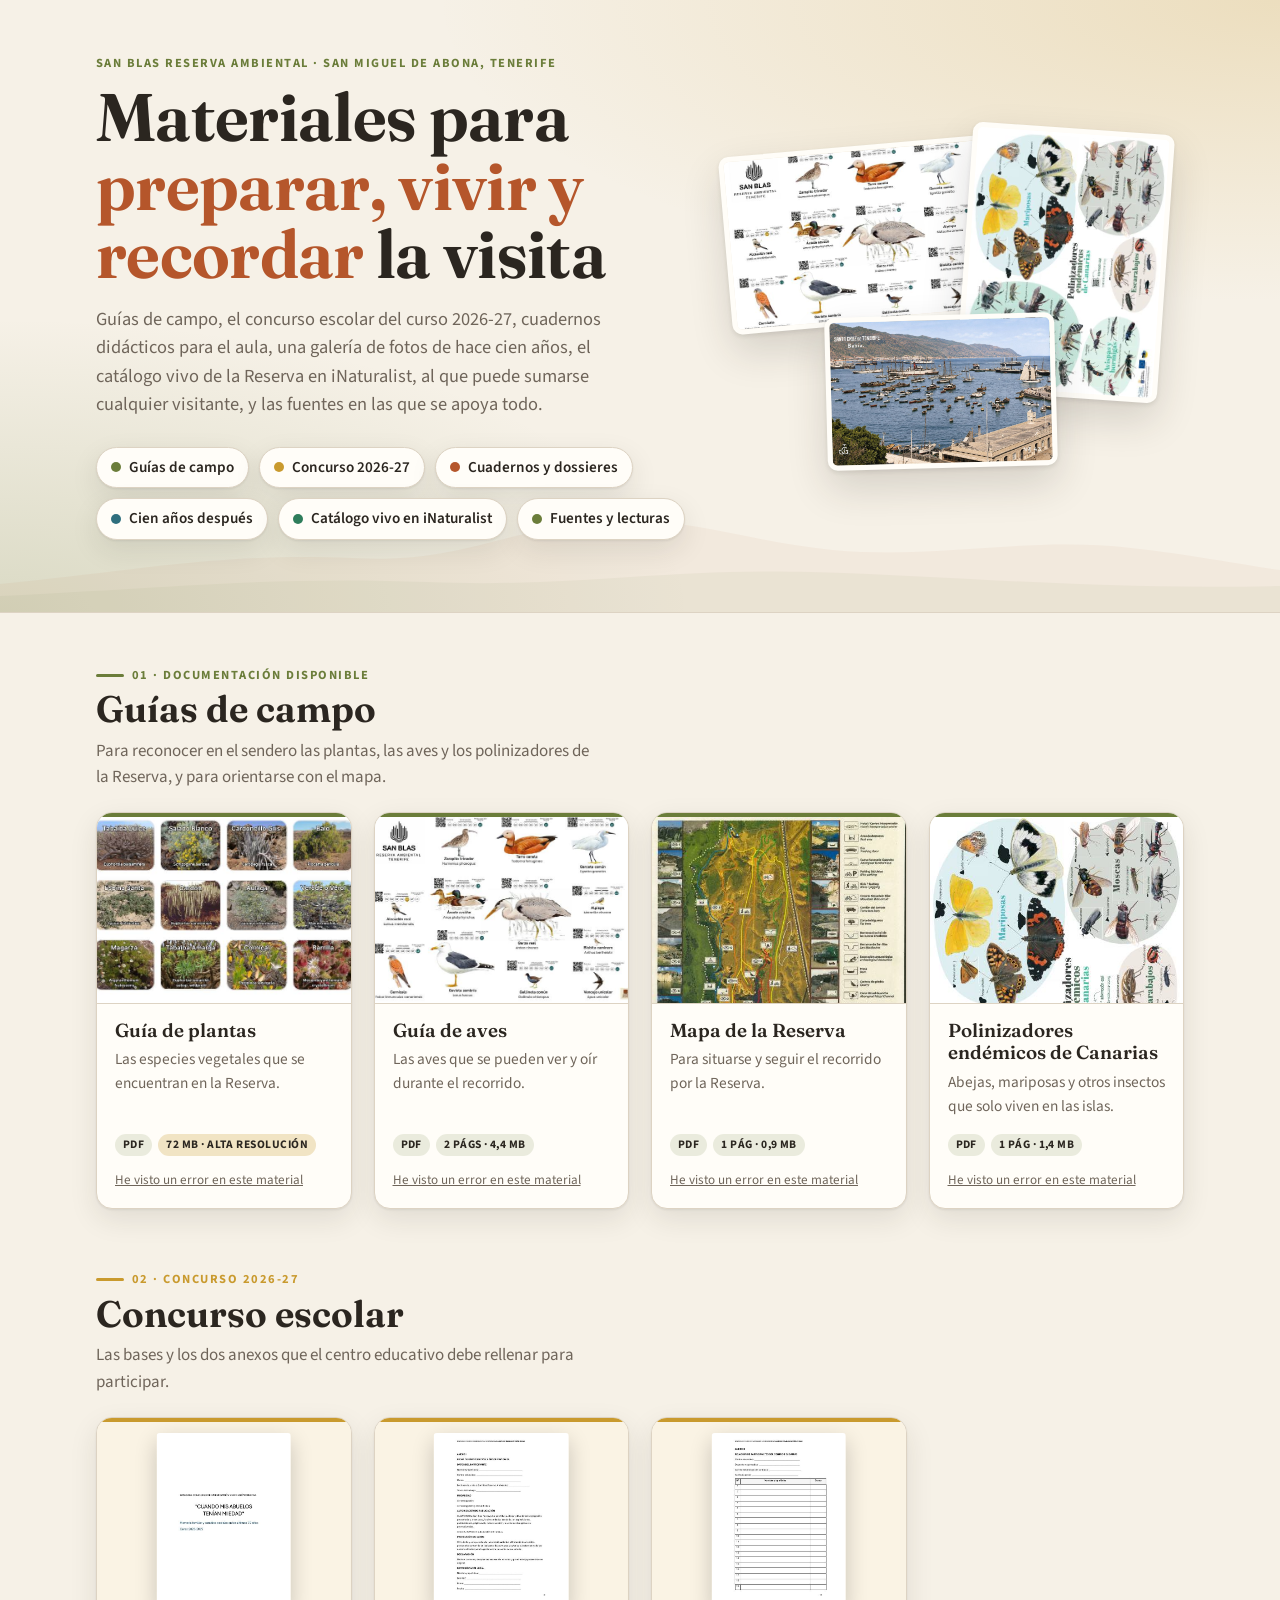
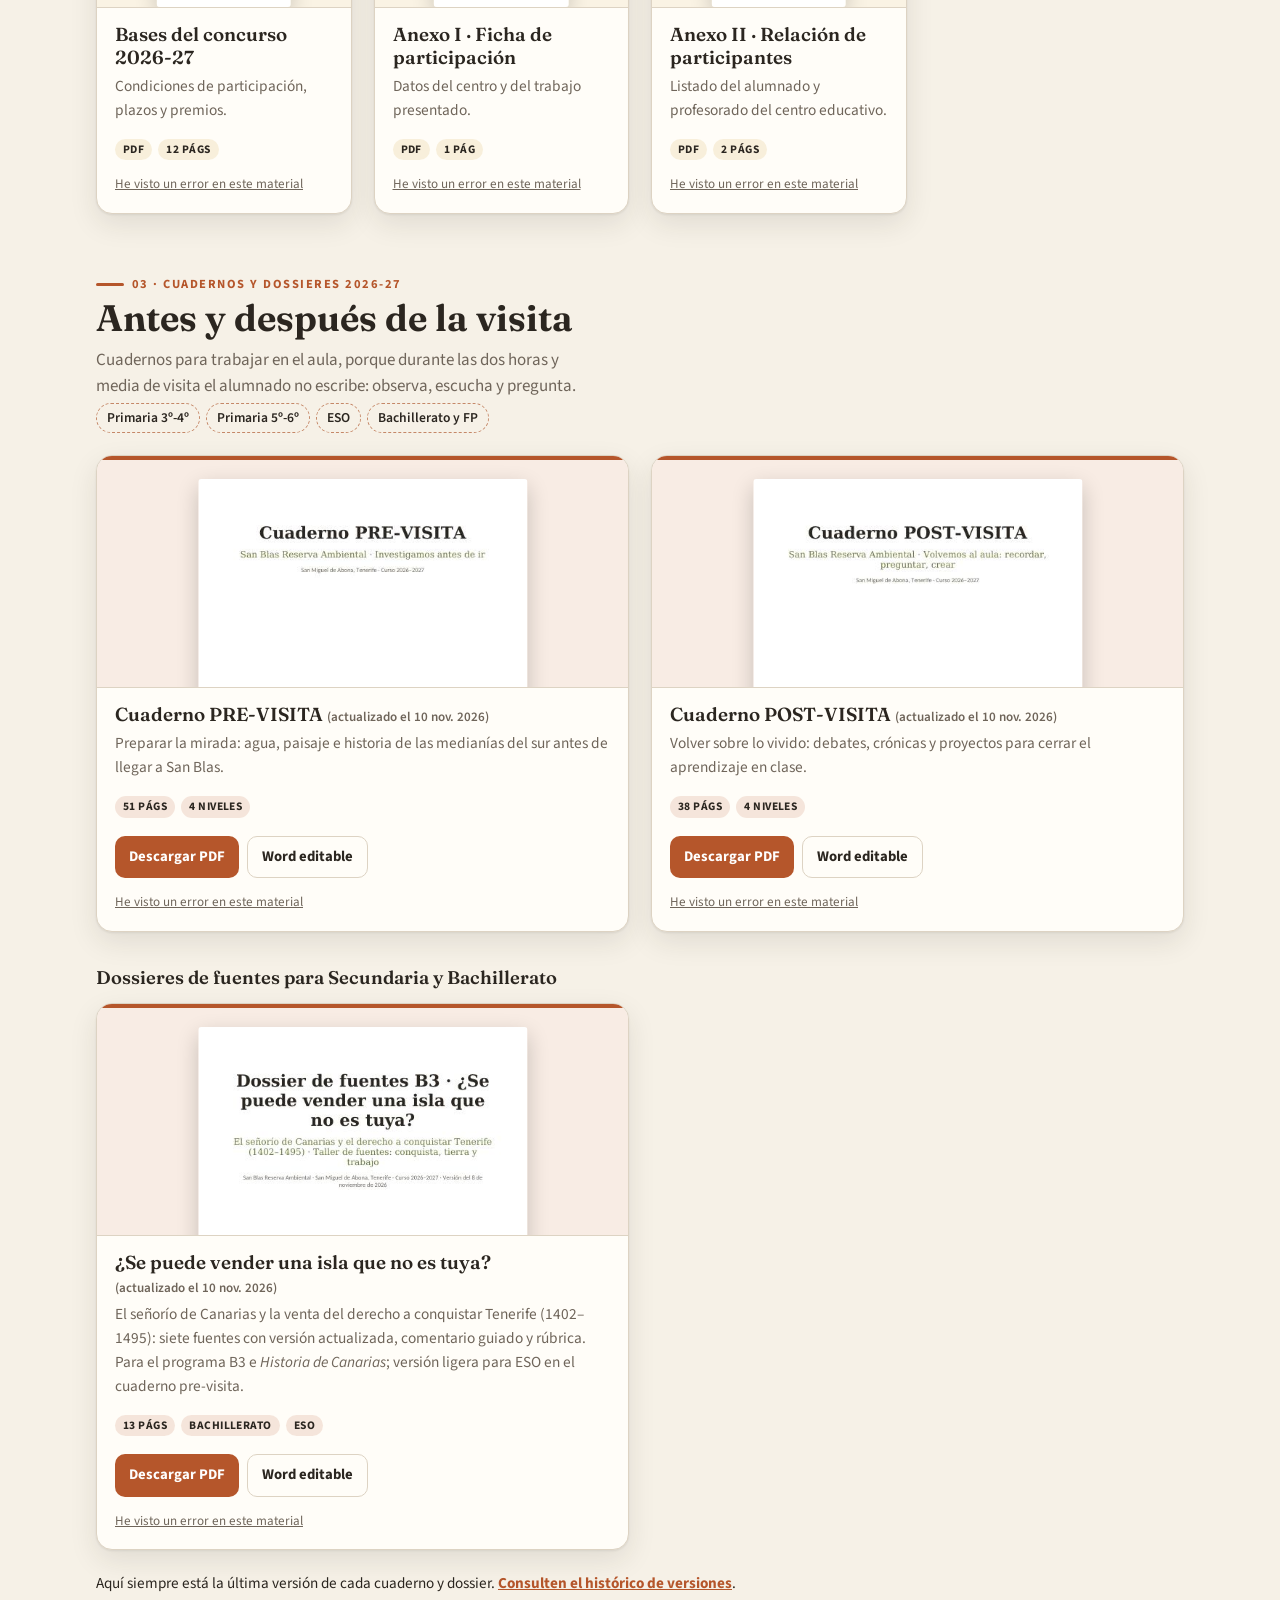
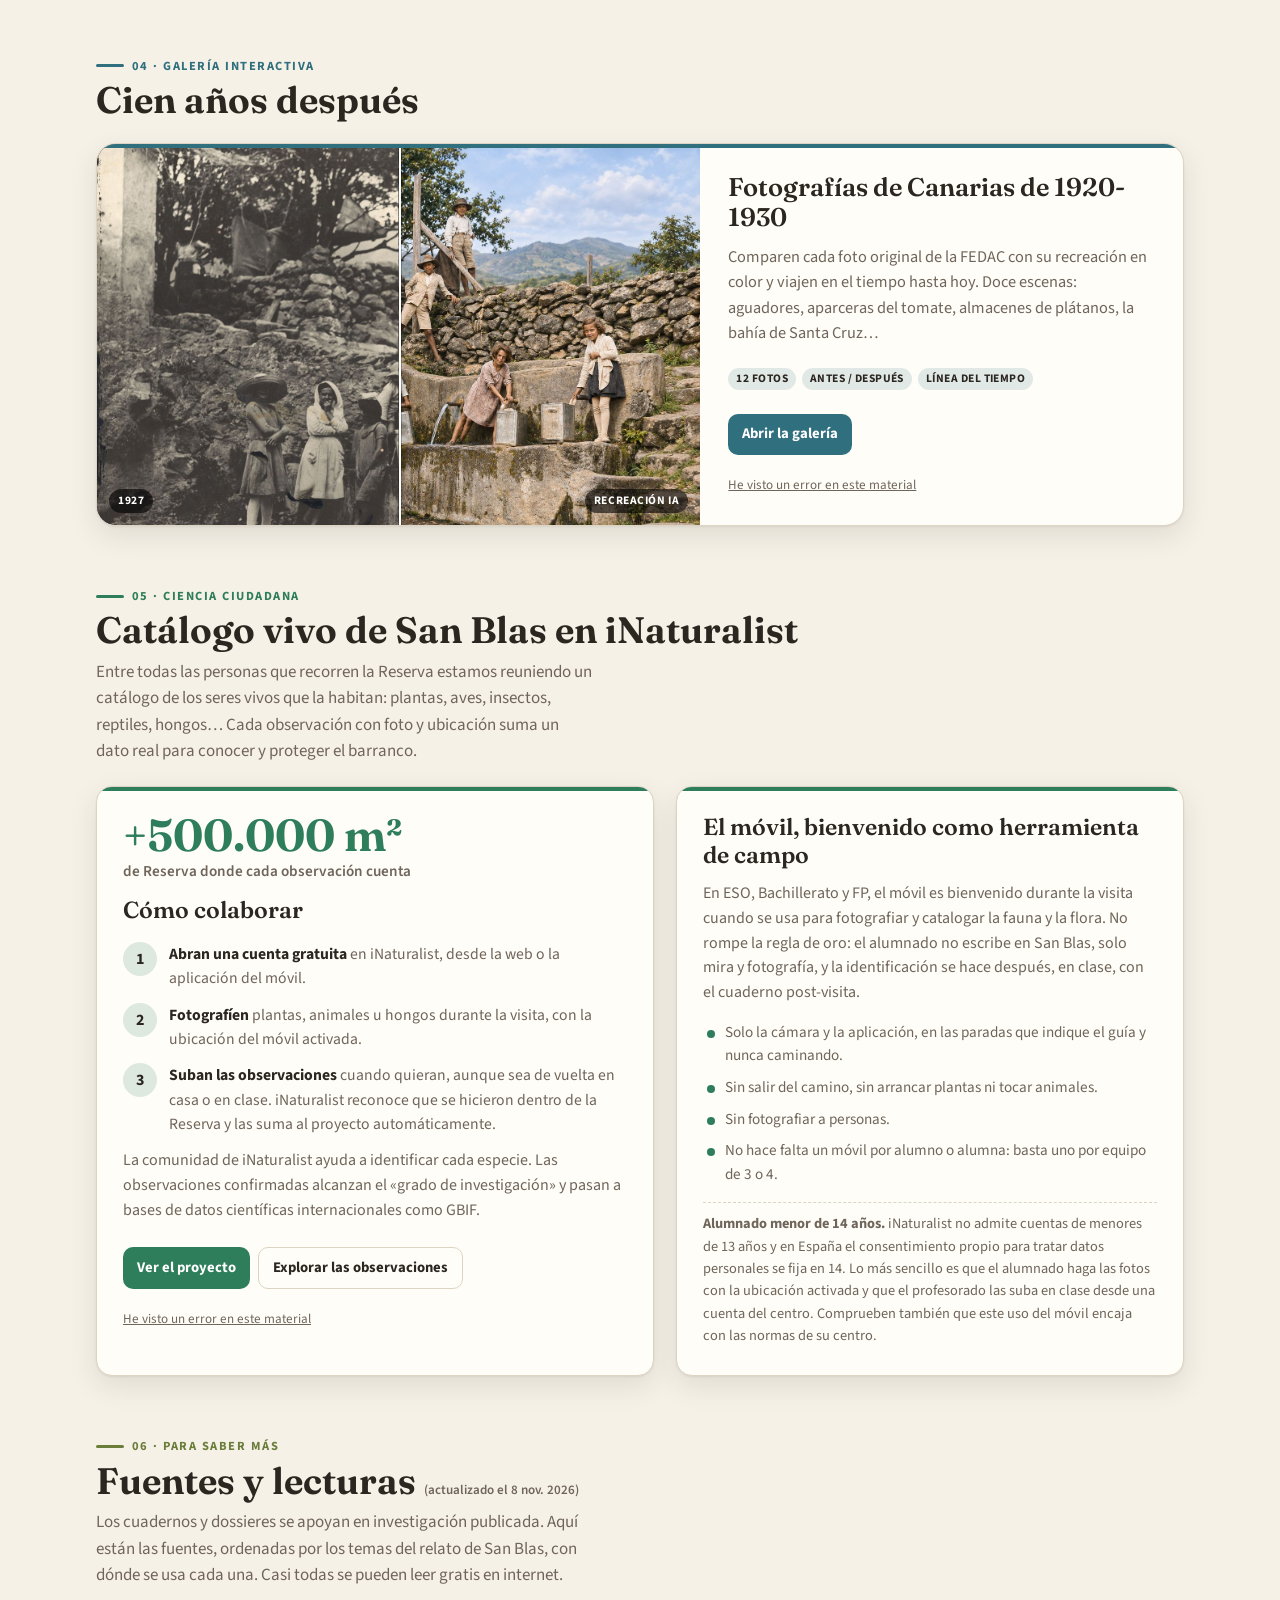
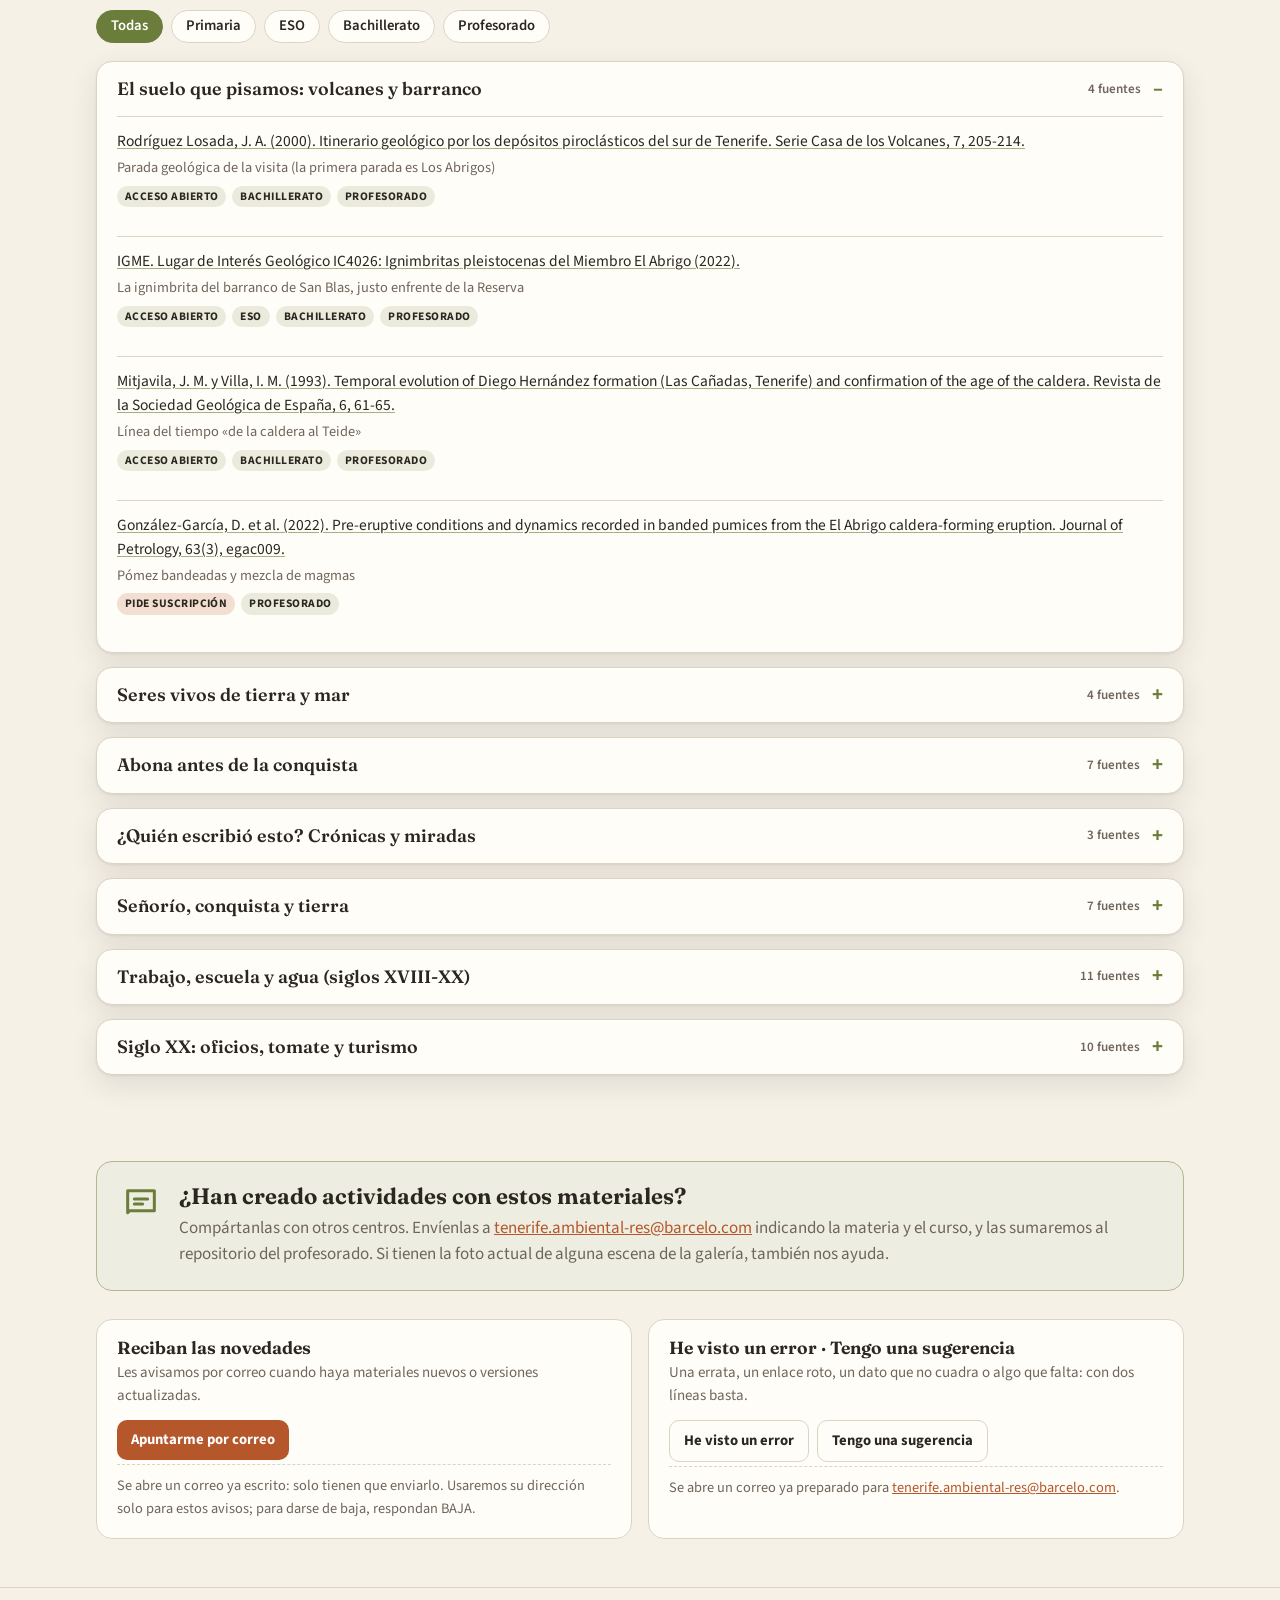
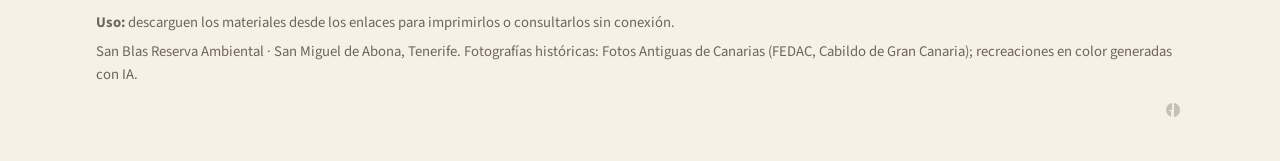
==== index.html @ 8847c2ff "Usa el logo de la reserva como favicon, el mismo que la web del dossier Se copia img/logo-negro.png " ====
<!doctype html>
<html lang="es">
<head>
<meta charset="utf-8">
<meta name="viewport" content="width=device-width, initial-scale=1">
<title>Materiales · San Blas Reserva Ambiental</title>
<meta name="description" content="Materiales imprimibles y educativos de San Blas Reserva Ambiental: guías de campo, concurso escolar 2026-27, cuadernos didácticos y la galería «Cien años después».">
<link rel="icon" href="marca/logo-reserva.png">
<link rel="preconnect" href="https://fonts.googleapis.com">
<link rel="preconnect" href="https://fonts.gstatic.com" crossorigin>
<link href="https://fonts.googleapis.com/css2?family=Fraunces:opsz,wght@9..144,500;9..144,650&family=Source+Sans+3:wght@400;600;700&display=swap" rel="stylesheet">
<style>
:root{
  --fondo:#f6f1e7; --papel:#fffdf8; --tinta:#2b2620; --suave:#6f655a; --linea:#ddd3c3;
  --acento:#b5562b; --acento-2:#6b7d3a; --mar:#2f6f7e; --oro:#c99a2e; --hoja:#2e7d5b;
  --sombra:0 1px 2px rgba(43,38,32,.08),0 10px 28px rgba(43,38,32,.10); --sobre-c:#fff;
  --sombra-alta:0 2px 4px rgba(43,38,32,.10),0 18px 40px rgba(43,38,32,.16);
  --radio:16px;
  --serif:"Fraunces",Georgia,"Times New Roman",serif;
  --sans:"Source Sans 3",system-ui,-apple-system,"Segoe UI",sans-serif;
}
@media (prefers-color-scheme: dark){
  :root:not([data-theme="light"]){
    --fondo:#1c1915; --papel:#26221d; --tinta:#efe8dc; --suave:#b2a796; --linea:#3a342c;
    --acento:#e0814f; --acento-2:#a6b86b; --mar:#6fb3c2; --oro:#e2b850; --hoja:#6cc69a; --sobre-c:#1c1915;
    --sombra:0 1px 2px rgba(0,0,0,.4),0 10px 28px rgba(0,0,0,.3);
    --sombra-alta:0 2px 4px rgba(0,0,0,.45),0 18px 40px rgba(0,0,0,.4);
  }
}
:root[data-theme="dark"]{
  --fondo:#1c1915; --papel:#26221d; --tinta:#efe8dc; --suave:#b2a796; --linea:#3a342c;
  --acento:#e0814f; --acento-2:#a6b86b; --mar:#6fb3c2; --oro:#e2b850; --hoja:#6cc69a; --sobre-c:#1c1915;
  --sombra:0 1px 2px rgba(0,0,0,.4),0 10px 28px rgba(0,0,0,.3);
  --sombra-alta:0 2px 4px rgba(0,0,0,.45),0 18px 40px rgba(0,0,0,.4);
}
*{box-sizing:border-box}
html{scroll-behavior:smooth}
body{margin:0;background:var(--fondo);color:var(--tinta);font:17px/1.55 var(--sans);-webkit-font-smoothing:antialiased}
a{color:var(--acento)}
.envoltura{max-width:1120px;margin:0 auto;padding:0 16px}

/* Cabecera */
.cabecera{position:relative;overflow:hidden;border-bottom:1px solid var(--linea);
  background:
    radial-gradient(120% 90% at 100% 0%, color-mix(in srgb,var(--oro) 22%,transparent) 0%, transparent 55%),
    radial-gradient(90% 80% at 0% 100%, color-mix(in srgb,var(--acento-2) 20%,transparent) 0%, transparent 60%),
    var(--fondo)}
.cabecera::after{content:"";position:absolute;inset:auto 0 0 0;height:120px;pointer-events:none;opacity:.5;
  background:url("data:image/svg+xml,%3Csvg xmlns='http://www.w3.org/2000/svg' viewBox='0 0 1200 120' preserveAspectRatio='none'%3E%3Cpath d='M0 120 L0 92 C120 80 210 60 330 66 C430 72 470 38 560 30 C640 22 700 50 780 58 C880 68 960 44 1060 56 C1120 63 1170 74 1200 78 L1200 120 Z' fill='%23b5562b' fill-opacity='.10'/%3E%3Cpath d='M0 120 L0 104 C160 96 260 84 400 90 C540 96 620 76 760 80 C900 84 1020 98 1200 94 L1200 120 Z' fill='%236b7d3a' fill-opacity='.12'/%3E%3C/svg%3E") bottom/100% 100% no-repeat}
.cabecera .envoltura{position:relative;z-index:1;padding-top:56px;padding-bottom:72px;display:grid;grid-template-columns:1.3fr 1fr;gap:32px;align-items:center}
.collage{position:relative;height:340px}
.collage img{position:absolute;border-radius:10px;box-shadow:var(--sombra-alta);border:5px solid var(--papel);object-fit:cover;background:var(--papel)}
.collage .c1{width:58%;aspect-ratio:3/2;left:0;top:18px;transform:rotate(-5deg)}
.collage .c2{width:44%;aspect-ratio:3/4;right:4%;top:0;transform:rotate(4deg);object-position:top}
.collage .c3{width:50%;aspect-ratio:3/2;left:22%;bottom:0;transform:rotate(-1.5deg)}
.antetitulo{font:700 .78rem/1.2 var(--sans);letter-spacing:.12em;text-transform:uppercase;color:var(--acento-2);margin:0 0 12px}
h1{font:650 clamp(2.4rem,7vw,4.2rem)/1.02 var(--serif);margin:0 0 16px;letter-spacing:-.01em;max-width:16ch}
h1 em{font-style:normal;color:var(--acento)}
.entradilla{font-size:1.15rem;color:var(--suave);margin:0 0 28px;max-width:58ch}
.atajos{display:flex;flex-wrap:wrap;gap:10px;margin:0;padding:0;list-style:none}
.atajos a{display:inline-flex;align-items:center;gap:8px;text-decoration:none;color:var(--tinta);
  background:var(--papel);border:1px solid var(--linea);border-radius:999px;padding:8px 14px;font-weight:600;font-size:.95rem;
  box-shadow:var(--sombra);transition:transform .15s ease,border-color .15s ease}
.atajos a:hover,.atajos a:focus-visible{transform:translateY(-2px);border-color:var(--acento)}
.punto{width:10px;height:10px;border-radius:50%;background:var(--c,var(--acento));flex:none}

/* Secciones */
section{padding:56px 0 8px;scroll-margin-top:8px}
.sec-cab{display:flex;align-items:flex-end;justify-content:space-between;gap:16px;flex-wrap:wrap;margin-bottom:22px}
.sec-num{font:700 .78rem/1 var(--sans);letter-spacing:.12em;text-transform:uppercase;color:var(--c);margin:0 0 8px;display:flex;align-items:center;gap:8px}
.sec-num::before{content:"";width:28px;height:3px;border-radius:2px;background:var(--c)}
h2{font:650 clamp(1.7rem,4vw,2.3rem)/1.1 var(--serif);margin:0}
.sec-desc{color:var(--suave);margin:8px 0 0;max-width:62ch}

.rejilla{display:grid;gap:22px;grid-template-columns:repeat(auto-fill,minmax(min(100%,240px),1fr))}
.rejilla.ancha{grid-template-columns:repeat(auto-fill,minmax(min(100%,420px),1fr))}

.tarjeta{position:relative;display:flex;flex-direction:column;background:var(--papel);border:1px solid var(--linea);
  border-radius:var(--radio);overflow:hidden;box-shadow:var(--sombra);transition:transform .2s ease,box-shadow .2s ease,border-color .2s}
.tarjeta:hover,.tarjeta:focus-within{transform:translateY(-4px);box-shadow:var(--sombra-alta);border-color:color-mix(in srgb,var(--c) 45%,var(--linea))}
.tarjeta::before{content:"";position:absolute;inset:0 0 auto 0;height:4px;background:var(--c);z-index:2}
.miniatura{aspect-ratio:4/3;background:color-mix(in srgb,var(--c) 10%,var(--papel));overflow:hidden;border-bottom:1px solid var(--linea);display:grid;place-items:center}
.miniatura img{width:100%;height:100%;object-fit:cover;object-position:top center;transition:transform .4s ease}
.miniatura{position:relative}
.miniatura.hoja img{position:absolute;left:50%;top:8%;transform:translateX(-50%);width:auto;height:auto;max-width:78%;max-height:92%;object-fit:contain;box-shadow:0 8px 22px rgba(0,0,0,.20);border-radius:3px}
.tarjeta:hover .miniatura.hoja img{transform:translateX(-50%) translateY(-4px)}
.ancha .miniatura{aspect-ratio:16/7}
.ancha .miniatura.hoja img{max-width:none;max-height:none;width:62%;top:10%}
.tarjeta:hover .miniatura img{transform:scale(1.04)}
.cuerpo{display:flex;flex-direction:column;gap:6px;padding:16px 18px 18px;flex:1}
.cuerpo h3{font:600 1.18rem/1.2 var(--serif);margin:0}
.cuerpo h3 a{color:inherit;text-decoration:none}
.cuerpo h3 a::after{content:"";position:absolute;inset:0;z-index:1}
.cuerpo p{margin:0;color:var(--suave);font-size:.96rem}
.meta{margin-top:auto !important;padding-top:10px;display:flex;flex-wrap:wrap;gap:6px}
.chip{font:700 .72rem/1 var(--sans);letter-spacing:.04em;text-transform:uppercase;padding:5px 8px;border-radius:999px;
  background:color-mix(in srgb,var(--c) 14%,transparent);color:var(--tinta)}
.chip.aviso{background:color-mix(in srgb,var(--oro) 26%,transparent)}
.acciones{position:relative;z-index:3;display:flex;flex-wrap:wrap;gap:8px;margin-top:12px}
.boton{display:inline-flex;align-items:center;gap:6px;text-decoration:none;font-weight:700;font-size:.92rem;padding:9px 14px;border-radius:10px;
  background:var(--c);color:var(--sobre-c)}
.boton.sec{background:transparent;color:var(--tinta);border:1px solid var(--linea)}
.boton:hover{filter:brightness(1.08)}
.boton.sec:hover{border-color:var(--c)}
.fecha{font:600 .82rem/1.2 var(--sans);color:var(--suave);white-space:nowrap}
.subtitulo{font:600 1.15rem/1.25 var(--serif);margin:34px 0 14px}
.historico{margin:22px 0 0;font-size:.95rem}
.historico a{font-weight:700}
.niveles{display:flex;flex-wrap:wrap;gap:6px;margin:4px 0 0;padding:0;list-style:none}
.niveles li{font-size:.85rem;font-weight:600;border:1px dashed color-mix(in srgb,var(--c) 60%,var(--linea));border-radius:999px;padding:3px 10px}

/* Galería destacada */
.destacada{display:grid;grid-template-columns:1.25fr 1fr;background:var(--papel);border:1px solid var(--linea);border-radius:calc(var(--radio) + 4px);overflow:hidden;box-shadow:var(--sombra)}
.antes-despues{position:relative;min-height:320px;background:#111}
.antes-despues img{position:absolute;inset:0;width:100%;height:100%;object-fit:cover}
.antes-despues .color{clip-path:inset(0 0 0 50%);animation:barrido 7s ease-in-out infinite alternate}
.antes-despues .raya{position:absolute;top:0;bottom:0;left:50%;width:2px;background:#fff;box-shadow:0 0 0 1px rgba(0,0,0,.25);animation:raya 7s ease-in-out infinite alternate}
.antes-despues .et{position:absolute;bottom:12px;font:700 .72rem/1 var(--sans);letter-spacing:.05em;text-transform:uppercase;background:rgba(0,0,0,.6);color:#fff;padding:6px 9px;border-radius:999px}
@keyframes barrido{from{clip-path:inset(0 0 0 72%)}to{clip-path:inset(0 0 0 28%)}}
@keyframes raya{from{left:72%}to{left:28%}}
@media (prefers-reduced-motion: reduce){.antes-despues .color,.antes-despues .raya{animation:none}}
.destacada .cuerpo{padding:28px 28px 30px;gap:12px;justify-content:center}
.destacada h3{font-size:1.6rem}
.destacada p{font-size:1.02rem}

/* Ciencia ciudadana · iNaturalist */
.inat{display:grid;grid-template-columns:1.1fr 1fr;gap:22px}
.inat .cuerpo{padding:26px 26px 28px;gap:12px}
.inat .cuerpo h3{font-size:1.45rem}
.inat .cuerpo p{font-size:1rem}
.cifra-inat{display:flex;flex-wrap:wrap;align-items:baseline;gap:4px 12px;white-space:nowrap;margin:0 0 4px !important;color:var(--c) !important;font:650 clamp(2rem,5vw,2.8rem)/1 var(--serif) !important}
.cifra-inat small{font:600 .95rem/1.2 var(--sans);color:var(--suave);white-space:normal}
.pasos{counter-reset:paso;list-style:none;margin:6px 0 0;padding:0;display:grid;gap:12px}
.pasos li{counter-increment:paso;display:grid;grid-template-columns:34px 1fr;gap:12px;align-items:start;color:var(--suave);font-size:.98rem}
.pasos li::before{content:counter(paso);width:34px;height:34px;border-radius:50%;display:grid;place-items:center;
  background:color-mix(in srgb,var(--c) 16%,transparent);color:var(--tinta);font:700 1rem/1 var(--sans)}
.pasos strong{color:var(--tinta)}
.movil{list-style:none;margin:4px 0 0;padding:0;display:grid;gap:8px}
.movil li{position:relative;padding-left:22px;color:var(--suave);font-size:.95rem}
.movil li::before{content:"";position:absolute;left:4px;top:.6em;width:8px;height:8px;border-radius:50%;background:var(--c)}
.nota{font-size:.9rem !important;border-top:1px dashed var(--linea);padding-top:10px;margin-top:4px !important}

/* Fuentes y lecturas */
.filtros{display:flex;flex-wrap:wrap;gap:8px;margin:0 0 18px;padding:0;list-style:none}
.filtros button{font:600 .92rem/1 var(--sans);color:var(--tinta);background:var(--papel);border:1px solid var(--linea);border-radius:999px;padding:8px 14px;cursor:pointer}
.filtros button[aria-pressed="true"]{background:var(--c);border-color:var(--c);color:var(--sobre-c)}
.filtros button:focus-visible{outline:2px solid var(--c);outline-offset:2px}
.bloque-fuentes{background:var(--papel);border:1px solid var(--linea);border-radius:var(--radio);box-shadow:var(--sombra);margin:0 0 14px;overflow:hidden}
.bloque-fuentes summary{cursor:pointer;list-style:none;display:flex;justify-content:space-between;align-items:center;gap:12px;padding:16px 20px;font:600 1.12rem/1.25 var(--serif)}
.bloque-fuentes summary::-webkit-details-marker{display:none}
.bloque-fuentes summary::after{content:"+";font:700 1.3rem/1 var(--sans);color:var(--c)}
.bloque-fuentes[open] summary::after{content:"–"}
.bloque-fuentes summary small{font:600 .82rem/1 var(--sans);color:var(--suave);margin-left:auto}
.lista-fuentes{list-style:none;margin:0;padding:0 20px 8px}
.lista-fuentes li{padding:12px 0;border-top:1px solid var(--linea)}
.lista-fuentes .cita{margin:0;color:var(--tinta);font-size:.97rem;overflow-wrap:anywhere}
.lista-fuentes .cita a{color:inherit;text-decoration-color:color-mix(in srgb,var(--c) 60%,transparent);text-underline-offset:2px}
.lista-fuentes .uso{margin:4px 0 0;color:var(--suave);font-size:.9rem}
.lista-fuentes .meta{padding-top:6px}
.chip.cerrado{background:color-mix(in srgb,var(--acento) 18%,transparent)}
.sin-resultados{color:var(--suave)}

/* Invitación y pie */
.invita{margin:64px auto 0;display:flex;gap:18px;align-items:flex-start;background:color-mix(in srgb,var(--acento-2) 12%,var(--papel));
  border:1px solid color-mix(in srgb,var(--acento-2) 35%,var(--linea));border-radius:var(--radio);padding:22px 24px}
.invita svg{flex:none;color:var(--acento-2)}
.invita h2{font-size:1.4rem;margin:0 0 6px}
.invita p{margin:0;color:var(--suave)}
.pie{margin-top:48px;border-top:1px solid var(--linea);padding:24px 0 40px;color:var(--suave);font-size:.92rem}
.pie p{margin:0 0 6px}

@media (max-width:760px){
  .inat{grid-template-columns:1fr}
  .destacada{grid-template-columns:1fr}
  .antes-despues{min-height:0;aspect-ratio:3/2}
  .destacada .cuerpo{padding:20px}
  .cabecera .envoltura{padding-top:40px;padding-bottom:64px;grid-template-columns:1fr}
  .collage{display:none}
  .invita{flex-direction:column}
}
.firma,.pie .firma{display:flex;justify-content:flex-end;margin:12px 0 0;line-height:0}
.firma a{display:inline-flex;padding:4px;color:color-mix(in srgb,var(--suave) 35%,var(--fondo));transition:color .2s ease}
.firma a:hover,.firma a:focus-visible{color:var(--suave)}
.firma-marca{width:14px;height:14px;flex:none;fill:currentColor}
/* Novedades y buzón de errores (mailto, sin formularios ni datos guardados en la web) */
.contacto{margin:28px auto 0;display:grid;grid-template-columns:1fr 1fr;gap:16px}
.contacto > div{border:1px solid var(--linea);border-radius:var(--radio);padding:18px 20px;background:var(--papel)}
.contacto h2{font-size:1.1rem;margin:0 0 4px}
.contacto p{margin:0 0 12px;color:var(--suave);font-size:.94rem}
.contacto .nota{margin:10px 0 0;font-size:.82rem}
.contacto .boton{--c:var(--acento)}
.errata{position:relative;z-index:3;display:inline-block;margin-top:8px;font-size:.82rem;color:var(--suave)}
.errata:hover,.errata:focus-visible{color:var(--tinta)}
@media (max-width:760px){.contacto{grid-template-columns:1fr}}
</style>
</head>
<body>

<header class="cabecera">
  <div class="envoltura">
    <div>
    <p class="antetitulo">San Blas Reserva Ambiental · San Miguel de Abona, Tenerife</p>
    <h1>Materiales para <em>preparar, vivir y recordar</em> la visita</h1>
    <p class="entradilla">Guías de campo, el concurso escolar del curso 2026-27, cuadernos didácticos para el aula, una galería de fotos de hace cien años, el catálogo vivo de la Reserva en iNaturalist, al que puede sumarse cualquier visitante, y las fuentes en las que se apoya todo.</p>
    <ul class="atajos" aria-label="Secciones">
      <li><a href="#guias"><span class="punto" style="--c:var(--acento-2)"></span>Guías de campo</a></li>
      <li><a href="#concurso"><span class="punto" style="--c:var(--oro)"></span>Concurso 2026-27</a></li>
      <li><a href="#cuadernos"><span class="punto" style="--c:var(--acento)"></span>Cuadernos y dossieres</a></li>
      <li><a href="#cien-anos"><span class="punto" style="--c:var(--mar)"></span>Cien años después</a></li>
      <li><a href="#inaturalist"><span class="punto" style="--c:var(--hoja)"></span>Catálogo vivo en iNaturalist</a></li>
      <li><a href="#fuentes"><span class="punto" style="--c:var(--acento-2)"></span>Fuentes y lecturas</a></li>
    </ul>
    </div>
    <div class="collage" aria-hidden="true">
      <img class="c1" src="portada/aves_san_blas_reserva_ambiental.jpg" alt="">
      <img class="c2" src="portada/polinizadores_endemicos_canarias.jpg" alt="">
      <img class="c3" src="cien-anos/img/002123-color.jpg" alt="">
    </div>
  </div>
</header>

<main class="envoltura">

  <!-- 1. Documentación disponible -->
  <section id="guias" style="--c:var(--acento-2)">
    <div class="sec-cab">
      <div>
        <p class="sec-num">01 · Documentación disponible</p>
        <h2>Guías de campo</h2>
        <p class="sec-desc">Para reconocer en el sendero las plantas, las aves y los polinizadores de la Reserva, y para orientarse con el mapa.</p>
      </div>
    </div>
    <div class="rejilla">
      <article class="tarjeta">
        <div class="miniatura"><img src="portada/plantas_san_blas_reserva_ambiental.jpg" alt="" loading="lazy"></div>
        <div class="cuerpo">
          <h3><a href="plantas_san_blas_reserva_ambiental.pdf">Guía de plantas</a></h3>
          <p>Las especies vegetales que se encuentran en la Reserva.</p>
          <p class="meta"><span class="chip">PDF</span><span class="chip aviso">72 MB · alta resolución</span></p>
        </div>
      </article>
      <article class="tarjeta">
        <div class="miniatura"><img src="portada/aves_san_blas_reserva_ambiental.jpg" alt="" loading="lazy"></div>
        <div class="cuerpo">
          <h3><a href="aves_san_blas_reserva_ambiental.pdf">Guía de aves</a></h3>
          <p>Las aves que se pueden ver y oír durante el recorrido.</p>
          <p class="meta"><span class="chip">PDF</span><span class="chip">2 págs · 4,4 MB</span></p>
        </div>
      </article>
      <article class="tarjeta">
        <div class="miniatura"><img src="portada/mapa_san_blas_reserva_ambiental.jpg" alt="" loading="lazy"></div>
        <div class="cuerpo">
          <h3><a href="mapa_san_blas_reserva_ambiental.pdf">Mapa de la Reserva</a></h3>
          <p>Para situarse y seguir el recorrido por la Reserva.</p>
          <p class="meta"><span class="chip">PDF</span><span class="chip">1 pág · 0,9 MB</span></p>
        </div>
      </article>
      <article class="tarjeta">
        <div class="miniatura"><img src="portada/polinizadores_endemicos_canarias.jpg" alt="" loading="lazy"></div>
        <div class="cuerpo">
          <h3><a href="polinizadores_endemicos_canarias.pdf">Polinizadores endémicos de Canarias</a></h3>
          <p>Abejas, mariposas y otros insectos que solo viven en las islas.</p>
          <p class="meta"><span class="chip">PDF</span><span class="chip">1 pág · 1,4 MB</span></p>
        </div>
      </article>
    </div>
  </section>

  <!-- 2. Concurso -->
  <section id="concurso" style="--c:var(--oro)">
    <div class="sec-cab">
      <div>
        <p class="sec-num">02 · Concurso 2026-27</p>
        <h2>Concurso escolar</h2>
        <p class="sec-desc">Las bases y los dos anexos que el centro educativo debe rellenar para participar.</p>
      </div>
    </div>
    <div class="rejilla">
      <article class="tarjeta">
        <div class="miniatura hoja"><img src="portada/Bases-concurso-curso2026-27.jpg" alt="" loading="lazy"></div>
        <div class="cuerpo">
          <h3><a href="Bases-concurso-curso2026-27.pdf">Bases del concurso 2026-27</a></h3>
          <p>Condiciones de participación, plazos y premios.</p>
          <p class="meta"><span class="chip">PDF</span><span class="chip">12 págs</span></p>
        </div>
      </article>
      <article class="tarjeta">
        <div class="miniatura hoja"><img src="portada/ANEXO_I_Ficha_de_participacion.jpg" alt="" loading="lazy"></div>
        <div class="cuerpo">
          <h3><a href="ANEXO_I_Ficha_de_participacion.pdf">Anexo I · Ficha de participación</a></h3>
          <p>Datos del centro y del trabajo presentado.</p>
          <p class="meta"><span class="chip">PDF</span><span class="chip">1 pág</span></p>
        </div>
      </article>
      <article class="tarjeta">
        <div class="miniatura hoja"><img src="portada/ANEXO_II_Relacion_de_participantes_del_centro_educativo.jpg" alt="" loading="lazy"></div>
        <div class="cuerpo">
          <h3><a href="ANEXO_II_Relacion_de_participantes_del_centro_educativo.pdf">Anexo II · Relación de participantes</a></h3>
          <p>Listado del alumnado y profesorado del centro educativo.</p>
          <p class="meta"><span class="chip">PDF</span><span class="chip">2 págs</span></p>
        </div>
      </article>
    </div>
  </section>

  <!-- 3. Cuadernos -->
  <section id="cuadernos" style="--c:var(--acento)">
    <div class="sec-cab">
      <div>
        <p class="sec-num">03 · Cuadernos y dossieres 2026-27</p>
        <h2>Antes y después de la visita</h2>
        <p class="sec-desc">Cuadernos para trabajar en el aula, porque durante las dos horas y media de visita el alumnado no escribe: observa, escucha y pregunta.</p>
        <ul class="niveles" aria-label="Niveles">
          <li>Primaria 3º-4º</li><li>Primaria 5º-6º</li><li>ESO</li><li>Bachillerato y FP</li>
        </ul>
      </div>
    </div>
    <div class="rejilla ancha">
      <article class="tarjeta">
        <div class="miniatura hoja"><img src="portada/01-cuaderno-previsita.jpg" alt="" loading="lazy"></div>
        <div class="cuerpo">
          <h3><a href="cuadernos/01-cuaderno-previsita.pdf">Cuaderno PRE-VISITA</a> <span class="fecha">(actualizado el 10 nov. 2026)</span></h3>
          <p>Preparar la mirada: agua, paisaje e historia de las medianías del sur antes de llegar a San Blas.</p>
          <p class="meta"><span class="chip">51 págs</span><span class="chip">4 niveles</span></p>
          <div class="acciones">
            <a class="boton" href="cuadernos/01-cuaderno-previsita.pdf">Descargar PDF</a>
            <a class="boton sec" href="cuadernos/01-cuaderno-previsita.docx">Word editable</a>
          </div>
        </div>
      </article>
      <article class="tarjeta">
        <div class="miniatura hoja"><img src="portada/02-cuaderno-postvisita.jpg" alt="" loading="lazy"></div>
        <div class="cuerpo">
          <h3><a href="cuadernos/02-cuaderno-postvisita.pdf">Cuaderno POST-VISITA</a> <span class="fecha">(actualizado el 10 nov. 2026)</span></h3>
          <p>Volver sobre lo vivido: debates, crónicas y proyectos para cerrar el aprendizaje en clase.</p>
          <p class="meta"><span class="chip">38 págs</span><span class="chip">4 niveles</span></p>
          <div class="acciones">
            <a class="boton" href="cuadernos/02-cuaderno-postvisita.pdf">Descargar PDF</a>
            <a class="boton sec" href="cuadernos/02-cuaderno-postvisita.docx">Word editable</a>
          </div>
        </div>
      </article>
    </div>
    <h3 class="subtitulo">Dossieres de fuentes para Secundaria y Bachillerato</h3>
    <div class="rejilla ancha">
      <article class="tarjeta">
        <div class="miniatura hoja"><img src="portada/dossier-B3-senorio-de-canarias.jpg" alt="" loading="lazy"></div>
        <div class="cuerpo">
          <h3><a href="dossieres/dossier-B3-senorio-de-canarias.pdf">¿Se puede vender una isla que no es tuya?</a> <span class="fecha">(actualizado el 10 nov. 2026)</span></h3>
          <p>El señorío de Canarias y la venta del derecho a conquistar Tenerife (1402–1495): siete fuentes con versión actualizada, comentario guiado y rúbrica. Para el programa B3 e <em>Historia de Canarias</em>; versión ligera para ESO en el cuaderno pre-visita.</p>
          <p class="meta"><span class="chip">13 págs</span><span class="chip">Bachillerato</span><span class="chip">ESO</span></p>
          <div class="acciones">
            <a class="boton" href="dossieres/dossier-B3-senorio-de-canarias.pdf">Descargar PDF</a>
            <a class="boton sec" href="dossieres/dossier-B3-senorio-de-canarias.docx">Word editable</a>
          </div>
        </div>
      </article>
    </div>
    <p class="historico">Aquí siempre está la última versión de cada cuaderno y dossier. <a href="historico.html">Consulten el histórico de versiones</a>.</p>
  </section>

  <!-- 4. Cien años después -->
  <section id="cien-anos" style="--c:var(--mar)">
    <div class="sec-cab">
      <div>
        <p class="sec-num">04 · Galería interactiva</p>
        <h2>Cien años después</h2>
      </div>
    </div>
    <article class="destacada tarjeta">
      <div class="antes-despues" aria-hidden="true">
        <img src="cien-anos/img/008365-original.jpg" alt="" loading="lazy">
        <img class="color" src="cien-anos/img/008365-color.jpg" alt="" loading="lazy">
        <span class="raya"></span>
        <span class="et" style="left:12px">1927</span>
        <span class="et" style="right:12px">Recreación IA</span>
      </div>
      <div class="cuerpo">
        <h3><a href="cien-anos/">Fotografías de Canarias de 1920-1930</a></h3>
        <p>Comparen cada foto original de la FEDAC con su recreación en color y viajen en el tiempo hasta hoy. Doce escenas: aguadores, aparceras del tomate, almacenes de plátanos, la bahía de Santa Cruz…</p>
        <p class="meta"><span class="chip">12 fotos</span><span class="chip">Antes / después</span><span class="chip">Línea del tiempo</span></p>
        <div class="acciones">
          <a class="boton" href="cien-anos/">Abrir la galería</a>
        </div>
      </div>
    </article>
  </section>

  <!-- 5. iNaturalist -->
  <section id="inaturalist" style="--c:var(--hoja)">
    <div class="sec-cab">
      <div>
        <p class="sec-num">05 · Ciencia ciudadana</p>
        <h2>Catálogo vivo de San Blas en iNaturalist</h2>
        <p class="sec-desc">Entre todas las personas que recorren la Reserva estamos reuniendo un catálogo de los seres vivos que la habitan: plantas, aves, insectos, reptiles, hongos… Cada observación con foto y ubicación suma un dato real para conocer y proteger el barranco.</p>
      </div>
    </div>
    <div class="inat">
      <article class="tarjeta">
        <div class="cuerpo">
          <p class="cifra-inat">+500.000 m² <small>de Reserva donde cada observación cuenta</small></p>
          <h3><a href="https://www.inaturalist.org/projects/san-blas-reserva-ambiental">Cómo colaborar</a></h3>
          <ol class="pasos">
            <li><span><strong>Abran una cuenta gratuita</strong> en iNaturalist, desde la web o la aplicación del móvil.</span></li>
            <li><span><strong>Fotografíen</strong> plantas, animales u hongos durante la visita, con la ubicación del móvil activada.</span></li>
            <li><span><strong>Suban las observaciones</strong> cuando quieran, aunque sea de vuelta en casa o en clase. iNaturalist reconoce que se hicieron dentro de la Reserva y las suma al proyecto automáticamente.</span></li>
          </ol>
          <p>La comunidad de iNaturalist ayuda a identificar cada especie. Las observaciones confirmadas alcanzan el «grado de investigación» y pasan a bases de datos científicas internacionales como GBIF.</p>
          <div class="acciones">
            <a class="boton" href="https://www.inaturalist.org/projects/san-blas-reserva-ambiental">Ver el proyecto</a>
            <a class="boton sec" href="https://www.inaturalist.org/observations?project_id=san-blas-reserva-ambiental">Explorar las observaciones</a>
          </div>
        </div>
      </article>
      <article class="tarjeta">
        <div class="cuerpo">
          <h3>El móvil, bienvenido como herramienta de campo</h3>
          <p>En ESO, Bachillerato y FP, el móvil es bienvenido durante la visita cuando se usa para fotografiar y catalogar la fauna y la flora. No rompe la regla de oro: el alumnado no escribe en San Blas, solo mira y fotografía, y la identificación se hace después, en clase, con el cuaderno post-visita.</p>
          <ul class="movil">
            <li>Solo la cámara y la aplicación, en las paradas que indique el guía y nunca caminando.</li>
            <li>Sin salir del camino, sin arrancar plantas ni tocar animales.</li>
            <li>Sin fotografiar a personas.</li>
            <li>No hace falta un móvil por alumno o alumna: basta uno por equipo de 3 o 4.</li>
          </ul>
          <p class="nota"><strong>Alumnado menor de 14 años.</strong> iNaturalist no admite cuentas de menores de 13 años y en España el consentimiento propio para tratar datos personales se fija en 14. Lo más sencillo es que el alumnado haga las fotos con la ubicación activada y que el profesorado las suba en clase desde una cuenta del centro. Comprueben también que este uso del móvil encaja con las normas de su centro.</p>
        </div>
      </article>
    </div>
  </section>

  <!-- 6. Fuentes y lecturas (datos en fuentes.js) -->
  <section id="fuentes" style="--c:var(--acento-2)">
    <div class="sec-cab">
      <div>
        <p class="sec-num">06 · Para saber más</p>
        <h2>Fuentes y lecturas <span class="fecha" id="fuentes-fecha">(actualizado el 8 nov. 2026)</span></h2>
        <p class="sec-desc">Los cuadernos y dossieres se apoyan en investigación publicada. Aquí están las fuentes, ordenadas por los temas del relato de San Blas, con dónde se usa cada una. Casi todas se pueden leer gratis en internet.</p>
      </div>
    </div>
    <ul class="filtros" id="fuentes-filtros" aria-label="Filtrar por nivel">
      <li><button type="button" data-nivel="" aria-pressed="true">Todas</button></li>
      <li><button type="button" data-nivel="primaria" aria-pressed="false">Primaria</button></li>
      <li><button type="button" data-nivel="eso" aria-pressed="false">ESO</button></li>
      <li><button type="button" data-nivel="bachillerato" aria-pressed="false">Bachillerato</button></li>
      <li><button type="button" data-nivel="profesorado" aria-pressed="false">Profesorado</button></li>
    </ul>
    <div id="fuentes-lista">
      <noscript><p class="sin-resultados">Activen JavaScript para ver el listado de fuentes, o consulten el archivo <a href="fuentes.js">fuentes.js</a>.</p></noscript>
    </div>
  </section>

  <aside class="invita" aria-labelledby="t-invita">
    <svg width="40" height="40" viewBox="0 0 24 24" fill="none" stroke="currentColor" stroke-width="1.8" stroke-linecap="round" stroke-linejoin="round" aria-hidden="true"><path d="M4 4h16v12H5.2L4 17.2V4z"/><path d="M8 9h8M8 12h5"/></svg>
    <div>
      <h2 id="t-invita">¿Han creado actividades con estos materiales?</h2>
      <p>Compártanlas con otros centros. Envíenlas a <a href="mailto:tenerife.ambiental-res@barcelo.com?subject=Actividad%20para%20el%20repositorio">tenerife.ambiental-res@barcelo.com</a> indicando la materia y el curso, y las sumaremos al repositorio del profesorado. Si tienen la foto actual de alguna escena de la galería, también nos ayuda.</p>
    </div>
  </aside>

  <aside class="contacto" aria-label="Novedades y sugerencias">
    <div>
      <h2>Reciban las novedades</h2>
      <p>Les avisamos por correo cuando haya materiales nuevos o versiones actualizadas.</p>
      <a class="boton" href="mailto:tenerife.ambiental-res@barcelo.com?subject=Abonarme%20a%20novedades%20educativas&amp;body=Quiero%20recibir%20las%20novedades%20educativas%20de%20San%20Blas%20Reserva%20Ambiental.%0A%0ANombre%20(opcional)%3A%20%0ACentro%20(opcional)%3A%20">Apuntarme por correo</a>
      <p class="nota">Se abre un correo ya escrito: solo tienen que enviarlo. Usaremos su dirección solo para estos avisos; para darse de baja, respondan BAJA.</p>
    </div>
    <div>
      <h2>He visto un error · Tengo una sugerencia</h2>
      <p>Una errata, un enlace roto, un dato que no cuadra o algo que falta: con dos líneas basta.</p>
      <div class="acciones">
        <a class="boton sec" href="mailto:tenerife.ambiental-res@barcelo.com?subject=He%20visto%20un%20error&amp;body=P%C3%A1gina%20o%20material%3A%20https%3A%2F%2Fsanblasreservaambiental.org%2Fmateriales%2F%0A%0AQu%C3%A9%20he%20visto%3A%20">He visto un error</a>
        <a class="boton sec" href="mailto:tenerife.ambiental-res@barcelo.com?subject=Tengo%20una%20sugerencia&amp;body=P%C3%A1gina%20o%20material%3A%20https%3A%2F%2Fsanblasreservaambiental.org%2Fmateriales%2F%0A%0AMi%20sugerencia%3A%20">Tengo una sugerencia</a>
      </div>
      <p class="nota">Se abre un correo ya preparado para <a href="mailto:tenerife.ambiental-res@barcelo.com">tenerife.ambiental-res@barcelo.com</a>.</p>
    </div>
  </aside>

</main>

<footer class="pie">
  <div class="envoltura">
    <p><strong>Uso:</strong> descarguen los materiales desde los enlaces para imprimirlos o consultarlos sin conexión.</p>
    <p>San Blas Reserva Ambiental · San Miguel de Abona, Tenerife. Fotografías históricas: Fotos Antiguas de Canarias (FEDAC, Cabildo de Gran Canaria); recreaciones en color generadas con IA.</p>
    <p class="firma"><a href="https://gofiodesign.eu" rel="noopener" title="Diseño: Gofio Design" aria-label="Diseño: Gofio Design"><svg class="firma-marca" viewBox="0 0 176 175" aria-hidden="true" focusable="false"><path d="M64 99.1887V171.876C27.0639 161.429 0 127.47 0 87.1886C0 42.6581 33.0758 5.85272 76 0V87.1886H38V99.1887H64Z"/><path d="M100 1.52588e-05C142.924 5.85274 176 42.6581 176 87.1887C176 131.719 142.924 168.525 100 174.377L100 1.52588e-05Z"/></svg></a></p>
  </div>
</footer>

<script src="fuentes.js"></script>
<script>
(function(){
  var datos = window.FUENTES; if(!datos) return;
  var lista = document.getElementById('fuentes-lista');
  var fecha = document.getElementById('fuentes-fecha');
  var NIVELES = {primaria:'Primaria', eso:'ESO', bachillerato:'Bachillerato', profesorado:'Profesorado'};
  var ACCESO = {abierto:['Acceso abierto',''], 'suscripción':['Pide suscripción','cerrado'], papel:['En papel','aviso']};
  if(fecha) fecha.textContent = '(actualizado el ' + datos.actualizado + ')';
  function el(tag, cls, txt){ var e=document.createElement(tag); if(cls) e.className=cls; if(txt) e.textContent=txt; return e; }
  function pintar(nivel){
    lista.textContent=''; var total=0;
    datos.bloques.forEach(function(b, i){
      var fs = b.fuentes.filter(function(f){ return !nivel || f.niveles.indexOf(nivel) > -1; });
      if(!fs.length) return; total += fs.length;
      var d = el('details','bloque-fuentes'); if(i===0 || nivel) d.open = true;
      var s = el('summary', null, b.titulo); s.appendChild(el('small', null, fs.length + (fs.length===1?' fuente':' fuentes'))); d.appendChild(s);
      var ul = el('ul','lista-fuentes');
      fs.forEach(function(f){
        var li = el('li'), p = el('p','cita');
        if(f.url){ var a = el('a', null, f.cita); a.href = f.url; if(/^https?:/.test(f.url)){ a.rel='noopener'; } p.appendChild(a); } else { p.textContent = f.cita; }
        li.appendChild(p);
        if(f.uso) li.appendChild(el('p','uso', f.uso + (f.nota ? '. ' + f.nota : '')));
        else if(f.nota) li.appendChild(el('p','uso', f.nota));
        var m = el('p','meta'), ac = ACCESO[f.acceso] || ACCESO.abierto;
        m.appendChild(el('span','chip' + (ac[1] ? ' ' + ac[1] : ''), ac[0]));
        f.niveles.forEach(function(n){ m.appendChild(el('span','chip', NIVELES[n] || n)); });
        li.appendChild(m); ul.appendChild(li);
      });
      d.appendChild(ul); lista.appendChild(d);
    });
    if(!total) lista.appendChild(el('p','sin-resultados','No hay fuentes para este nivel todavía.'));
  }
  var botones = document.querySelectorAll('#fuentes-filtros button');
  Array.prototype.forEach.call(botones, function(b){
    b.addEventListener('click', function(){
      Array.prototype.forEach.call(botones, function(x){ x.setAttribute('aria-pressed', x===b ? 'true' : 'false'); });
      pintar(b.getAttribute('data-nivel'));
    });
  });
  pintar('');
})();
</script>
<script>
/* Enlace «¿Algún error?» en cada tarjeta, con el nombre del material ya puesto en el correo */
(function(){
  var M='tenerife.ambiental-res@barcelo.com';
  Array.prototype.forEach.call(document.querySelectorAll('.tarjeta h3 a'), function(a){
    var cuerpo = a.closest('.cuerpo'); if(!cuerpo) return;
    var titulo = a.textContent.trim();
    var e = document.createElement('a'); e.className='errata';
    e.href = 'mailto:' + M + '?subject=' + encodeURIComponent('He visto un error · ' + titulo) +
      '&body=' + encodeURIComponent('Material: ' + titulo + '\n' + a.href + '\n\nQué he visto (y la página, si la sé): ');
    e.textContent = 'He visto un error en este material';
    cuerpo.appendChild(e);
  });
})();
</script>
</body>
</html>
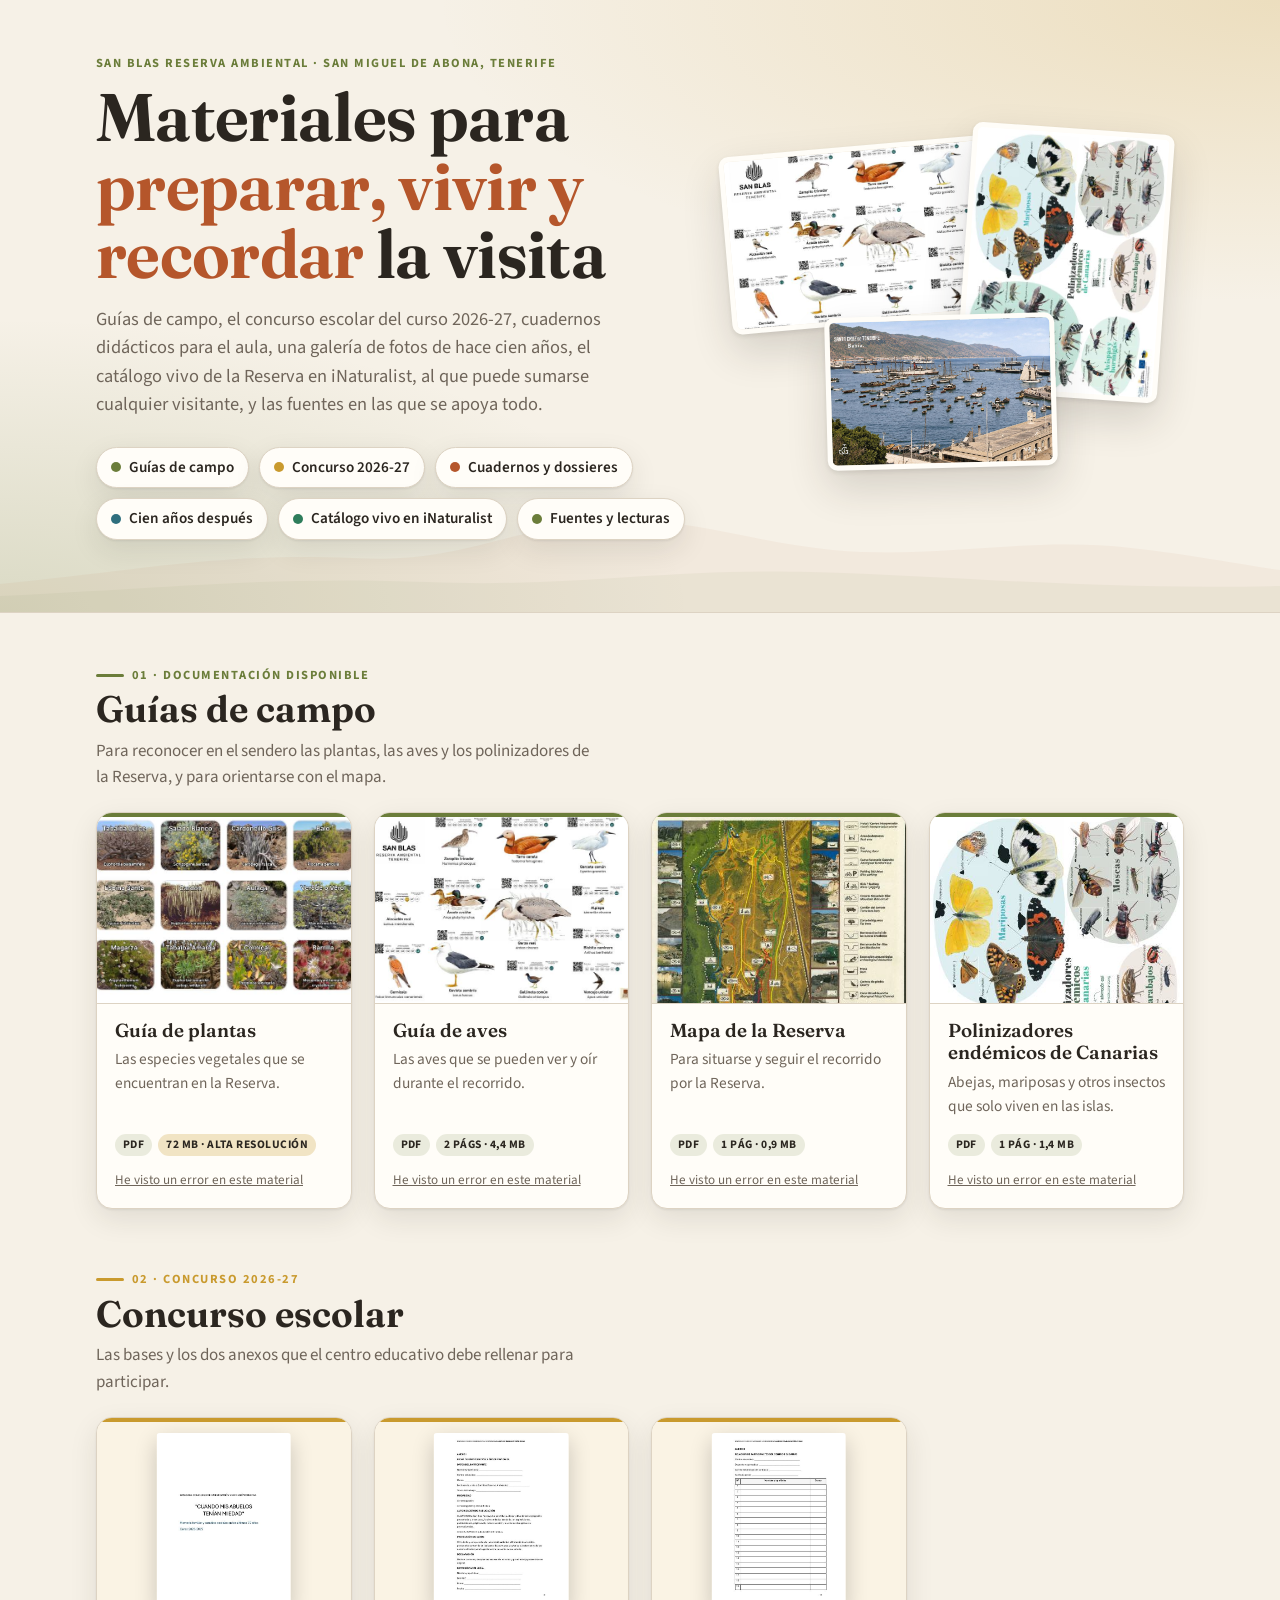
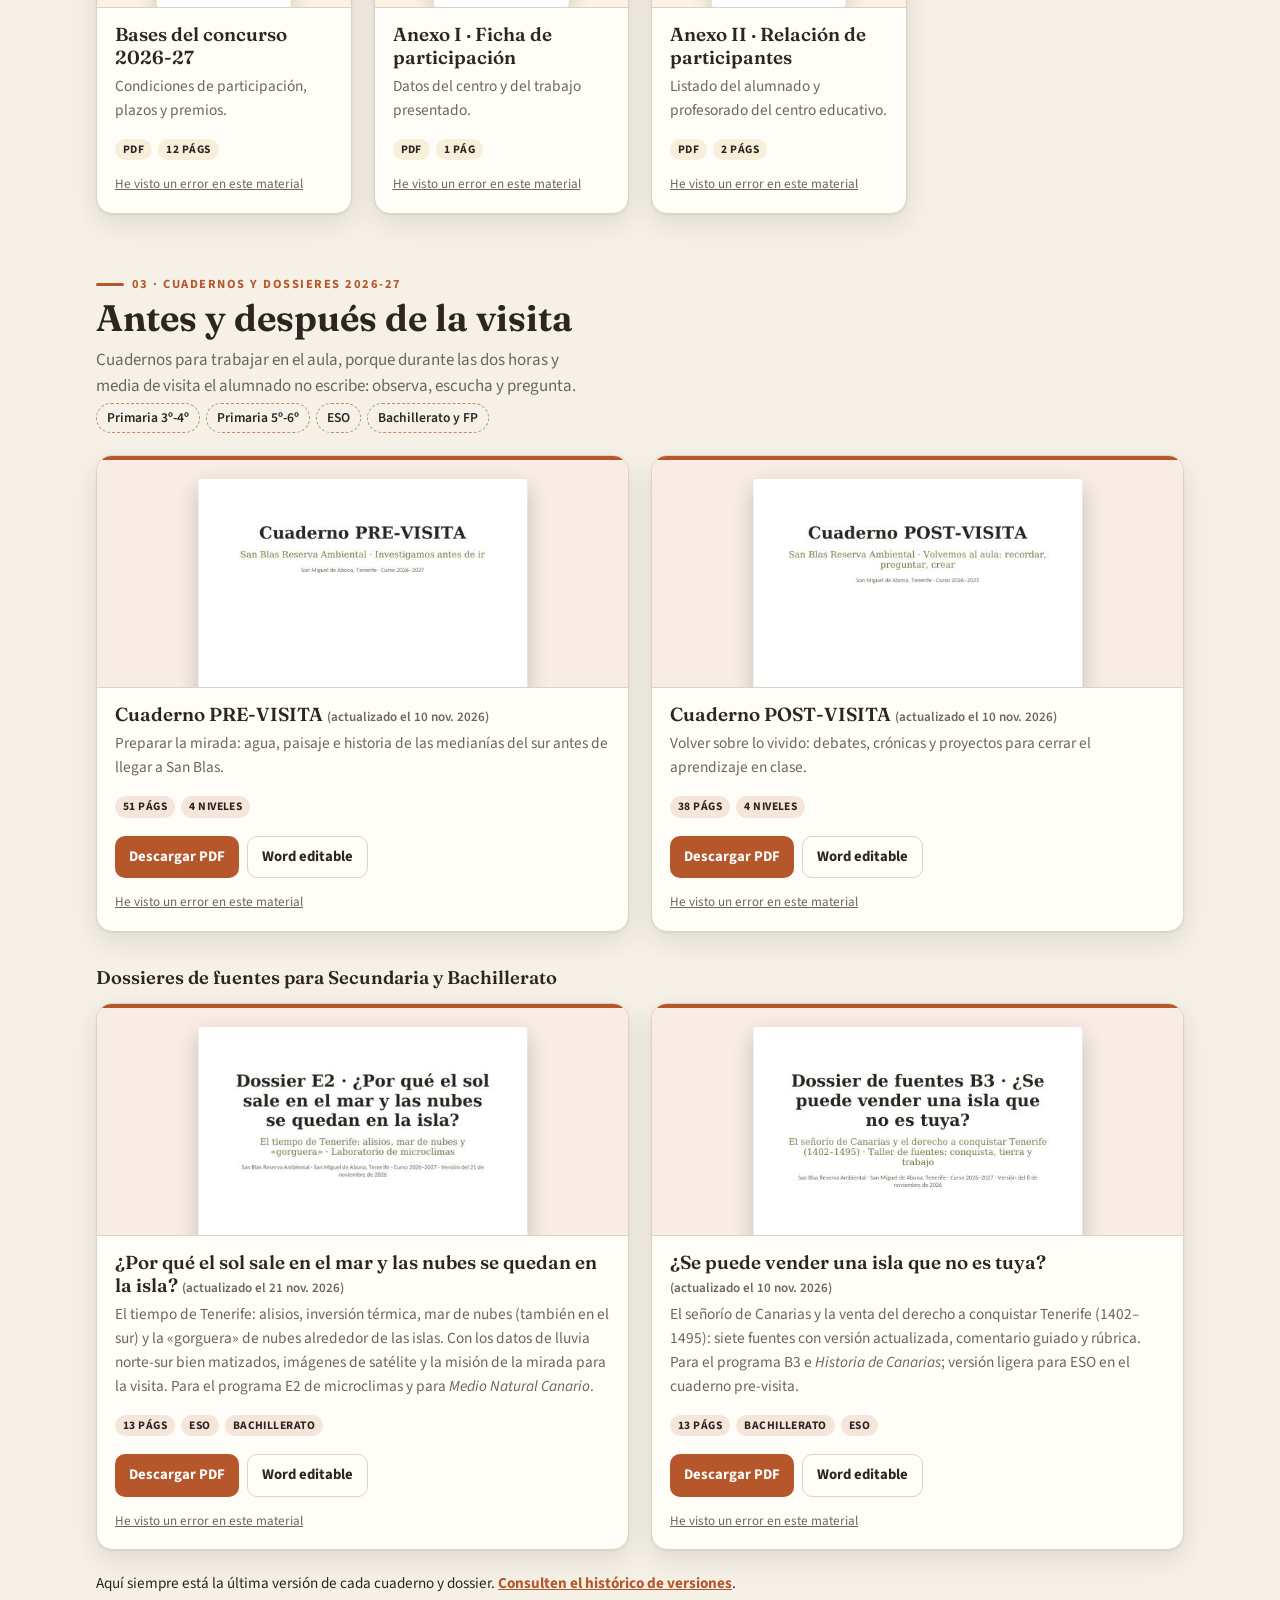
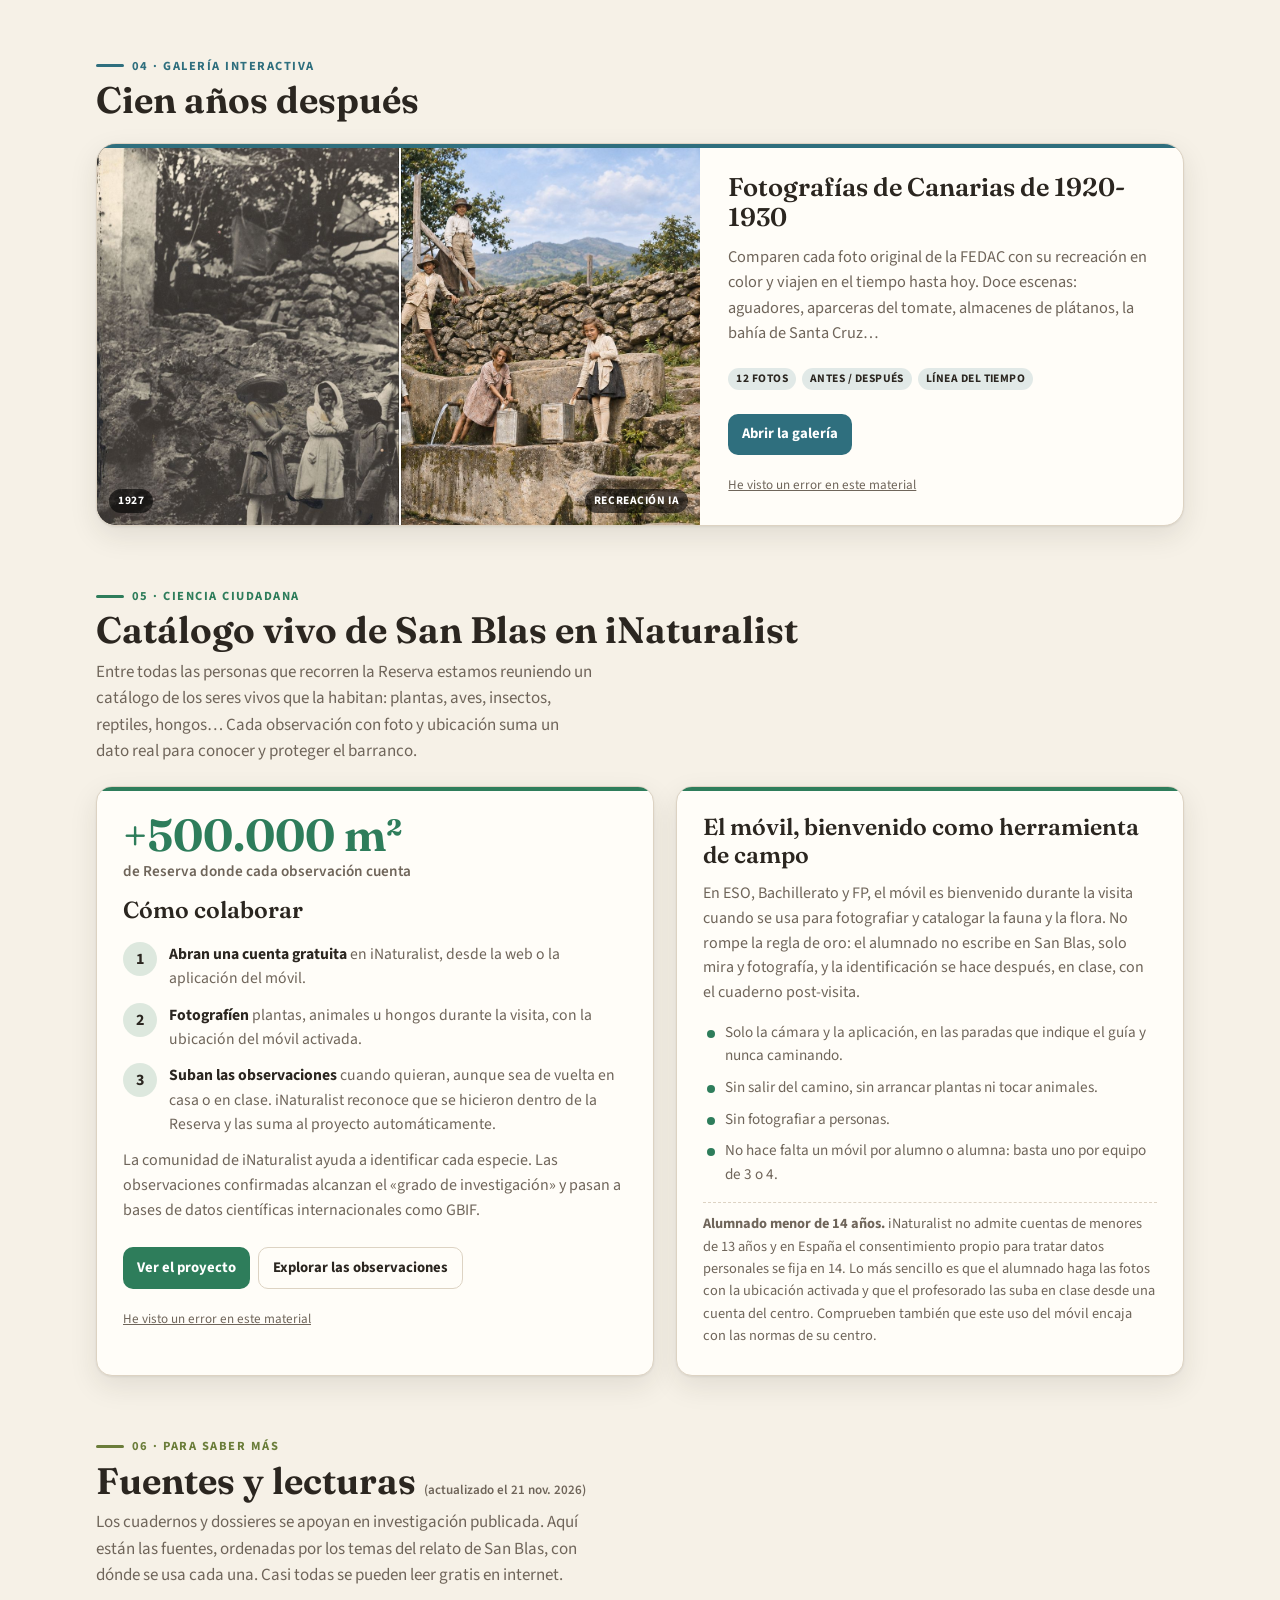
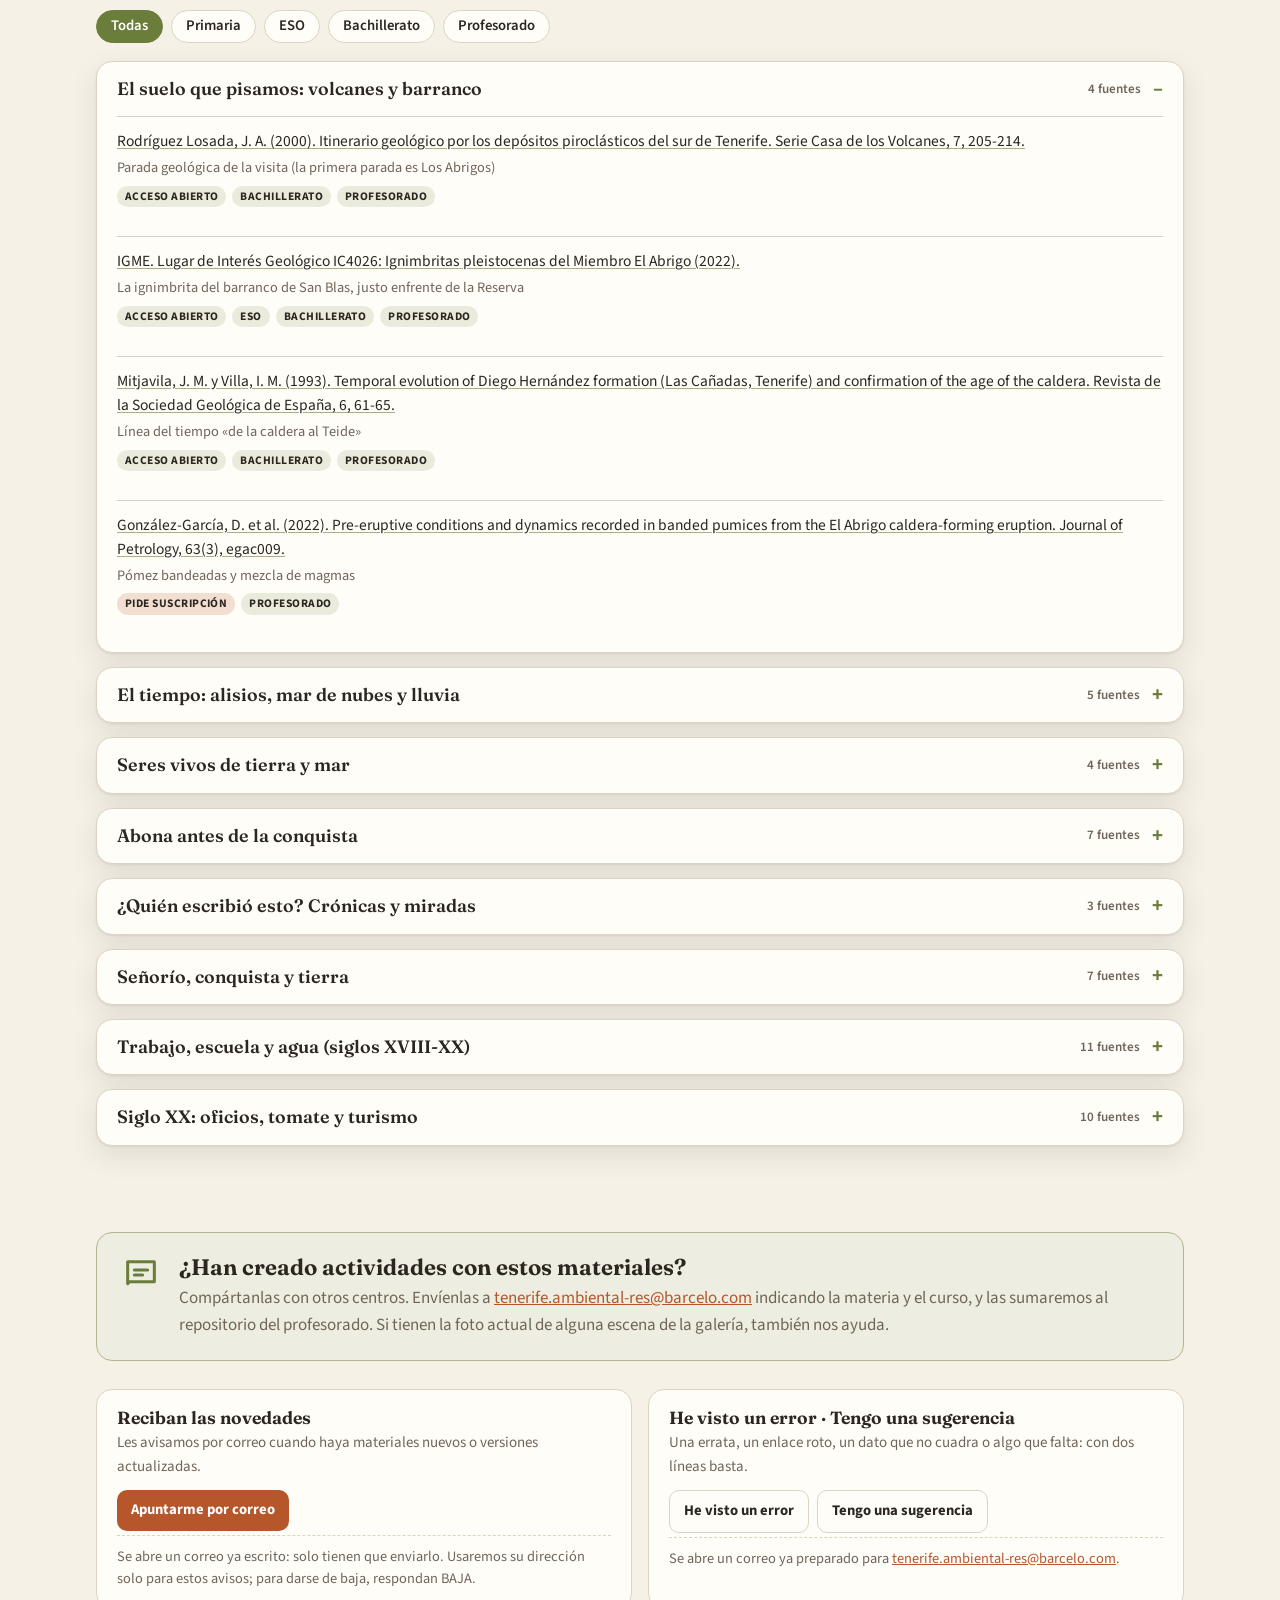
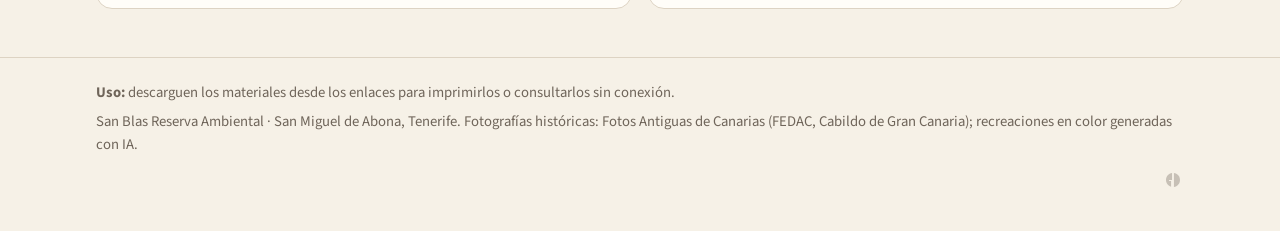
==== commit 6986f502: "Añade el dossier E2 sobre el tiempo de Tenerife: alisios, mar de nubes y gorguera Nuevo dossier para" ====
--- a/index.html
+++ b/index.html
@@ -344,6 +344,18 @@
     <h3 class="subtitulo">Dossieres de fuentes para Secundaria y Bachillerato</h3>
     <div class="rejilla ancha">
       <article class="tarjeta">
+        <div class="miniatura hoja"><img src="portada/dossier-E2-tiempo-de-tenerife.jpg" alt="" loading="lazy"></div>
+        <div class="cuerpo">
+          <h3><a href="dossieres/dossier-E2-tiempo-de-tenerife.pdf">¿Por qué el sol sale en el mar y las nubes se quedan en la isla?</a> <span class="fecha">(actualizado el 21 nov. 2026)</span></h3>
+          <p>El tiempo de Tenerife: alisios, inversión térmica, mar de nubes (también en el sur) y la «gorguera» de nubes alrededor de las islas. Con los datos de lluvia norte-sur bien matizados, imágenes de satélite y la misión de la mirada para la visita. Para el programa E2 de microclimas y para <em>Medio Natural Canario</em>.</p>
+          <p class="meta"><span class="chip">13 págs</span><span class="chip">ESO</span><span class="chip">Bachillerato</span></p>
+          <div class="acciones">
+            <a class="boton" href="dossieres/dossier-E2-tiempo-de-tenerife.pdf">Descargar PDF</a>
+            <a class="boton sec" href="dossieres/dossier-E2-tiempo-de-tenerife.docx">Word editable</a>
+          </div>
+        </div>
+      </article>
+      <article class="tarjeta">
         <div class="miniatura hoja"><img src="portada/dossier-B3-senorio-de-canarias.jpg" alt="" loading="lazy"></div>
         <div class="cuerpo">
           <h3><a href="dossieres/dossier-B3-senorio-de-canarias.pdf">¿Se puede vender una isla que no es tuya?</a> <span class="fecha">(actualizado el 10 nov. 2026)</span></h3>
@@ -433,7 +445,7 @@
     <div class="sec-cab">
       <div>
         <p class="sec-num">06 · Para saber más</p>
-        <h2>Fuentes y lecturas <span class="fecha" id="fuentes-fecha">(actualizado el 8 nov. 2026)</span></h2>
+        <h2>Fuentes y lecturas <span class="fecha" id="fuentes-fecha">(actualizado el 21 nov. 2026)</span></h2>
         <p class="sec-desc">Los cuadernos y dossieres se apoyan en investigación publicada. Aquí están las fuentes, ordenadas por los temas del relato de San Blas, con dónde se usa cada una. Casi todas se pueden leer gratis en internet.</p>
       </div>
     </div>
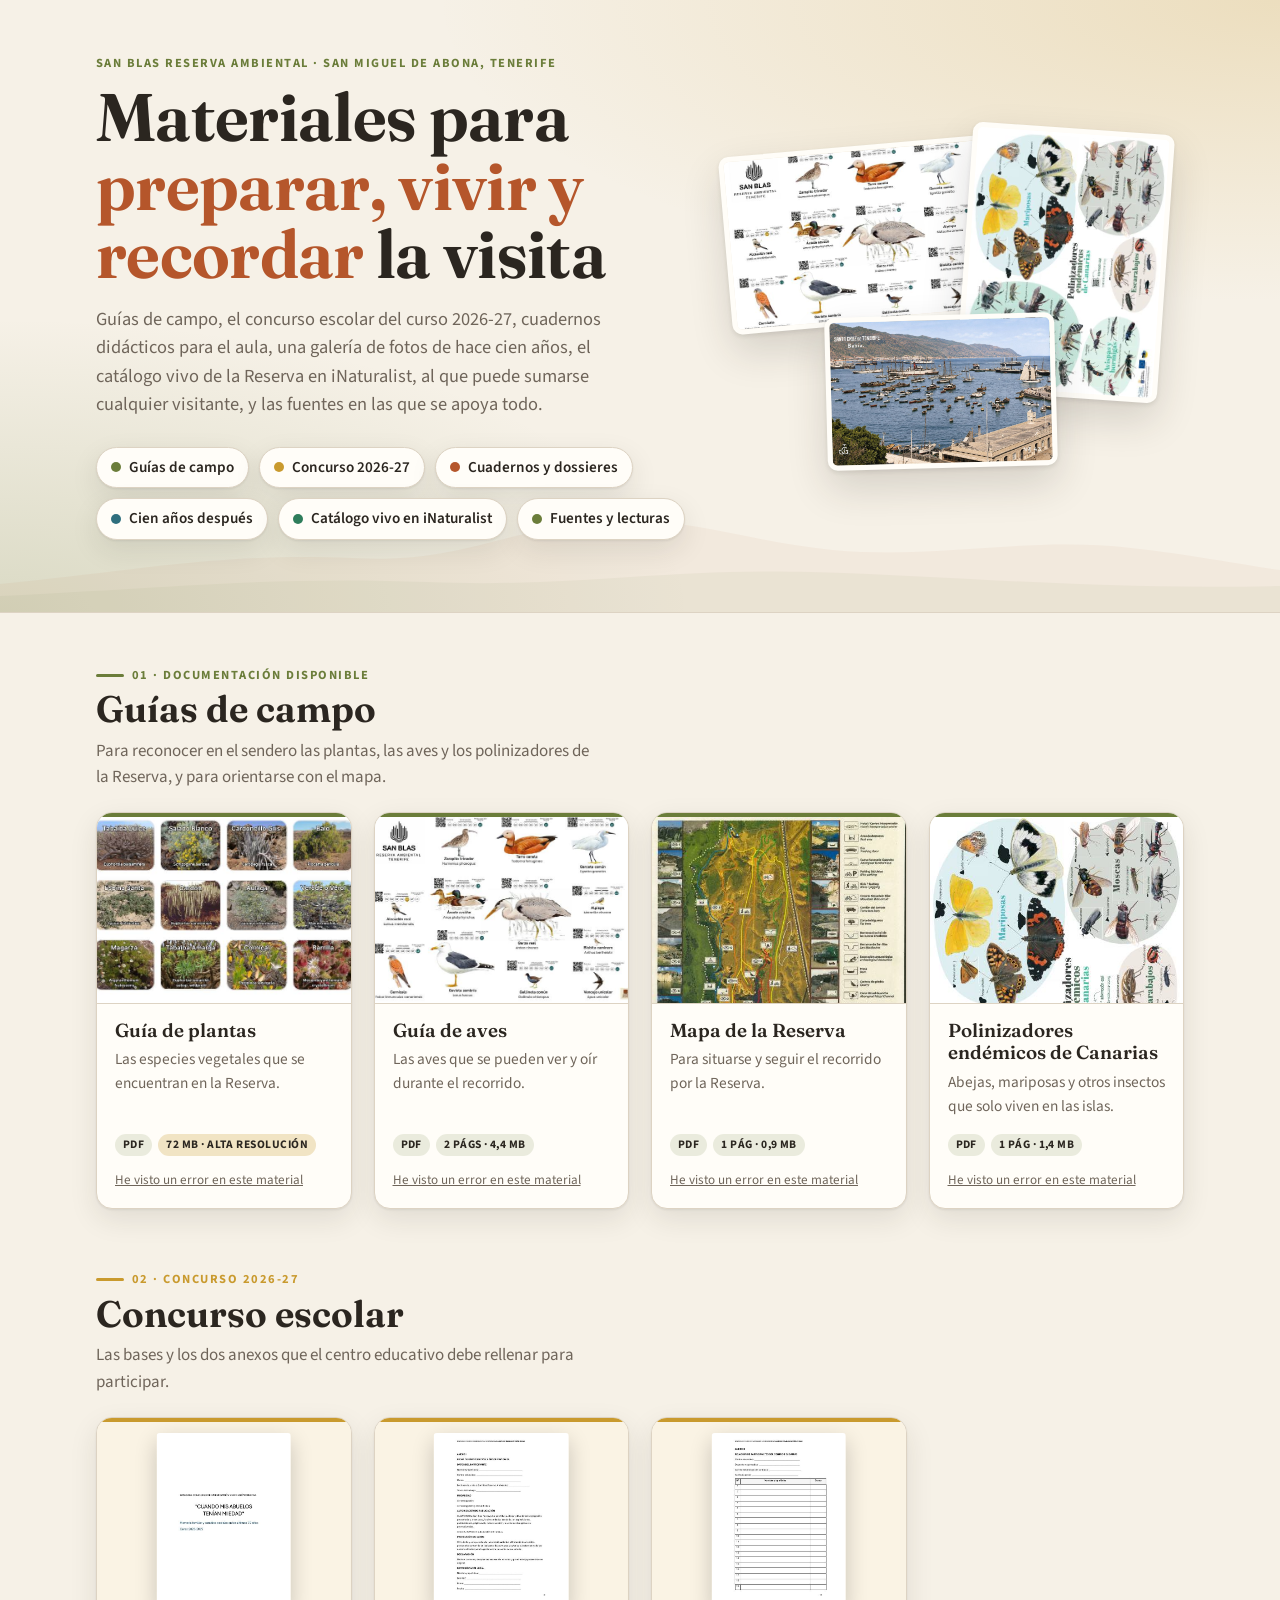
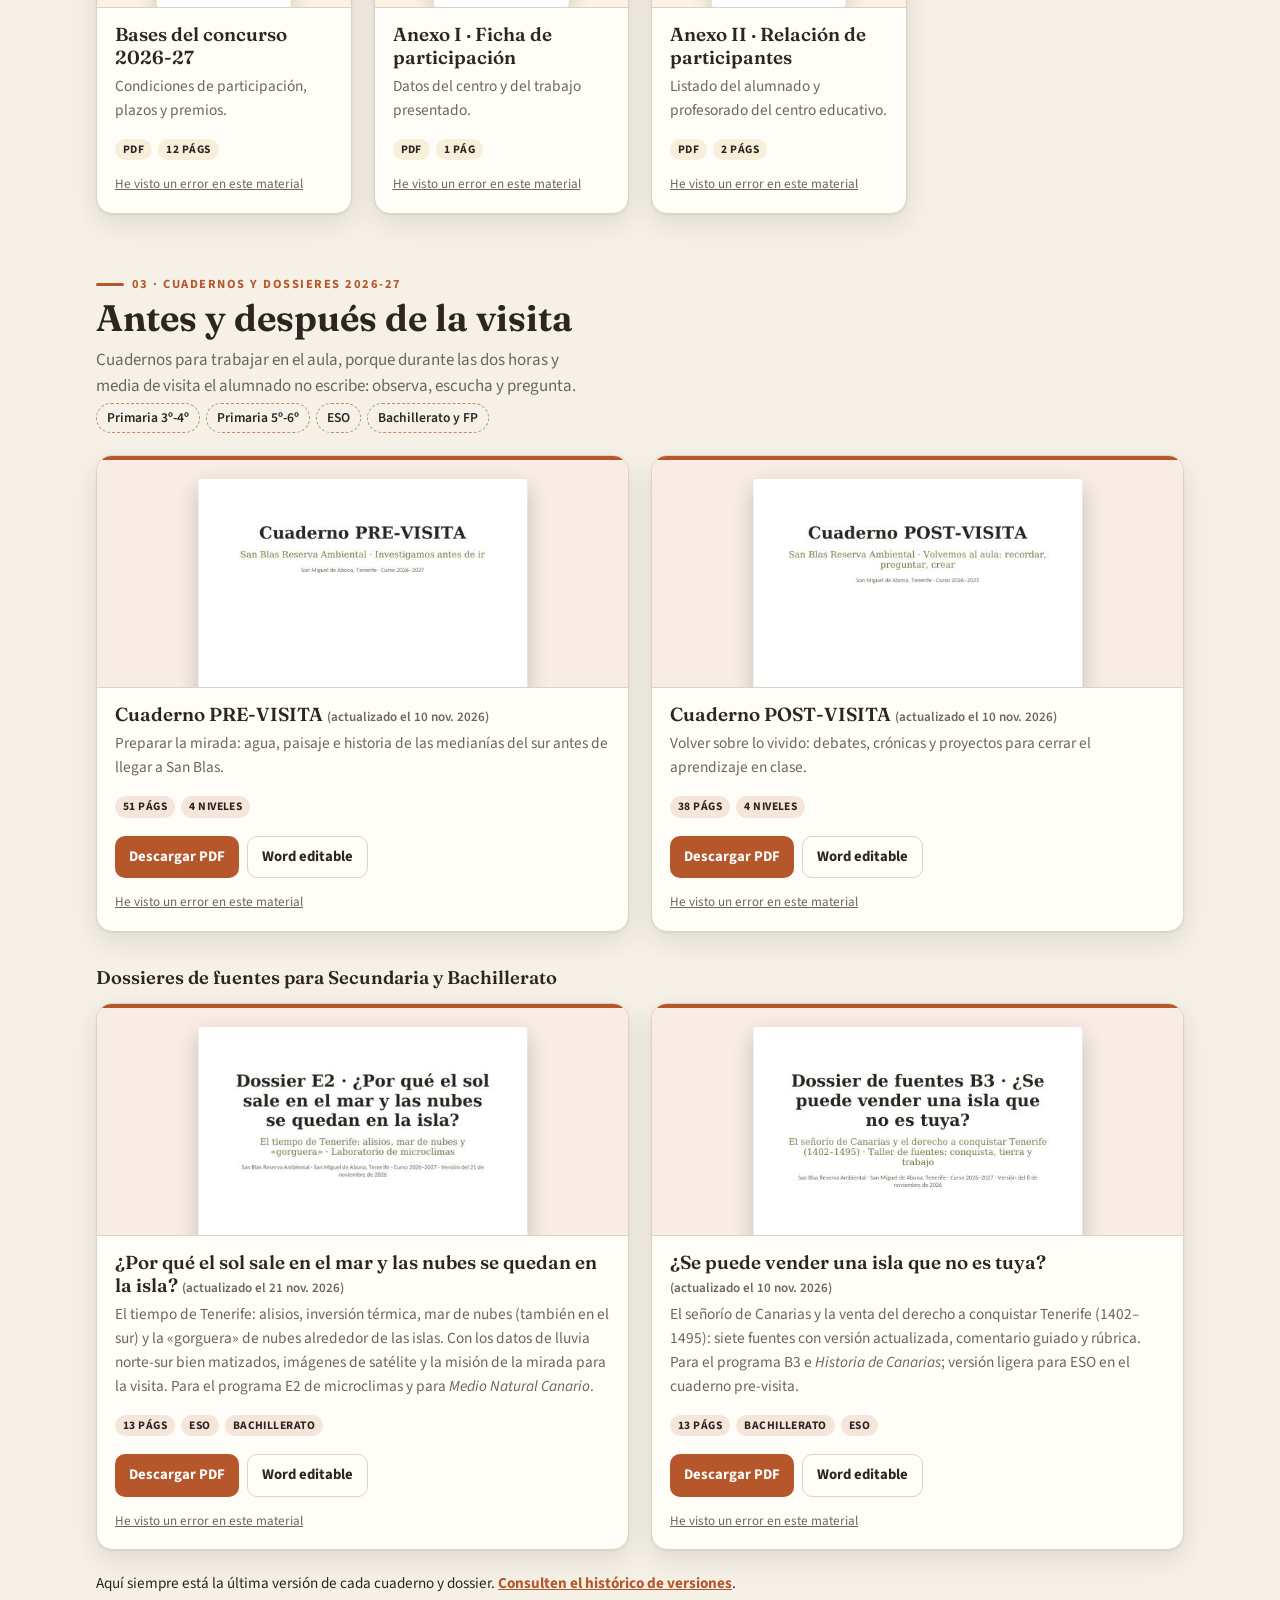
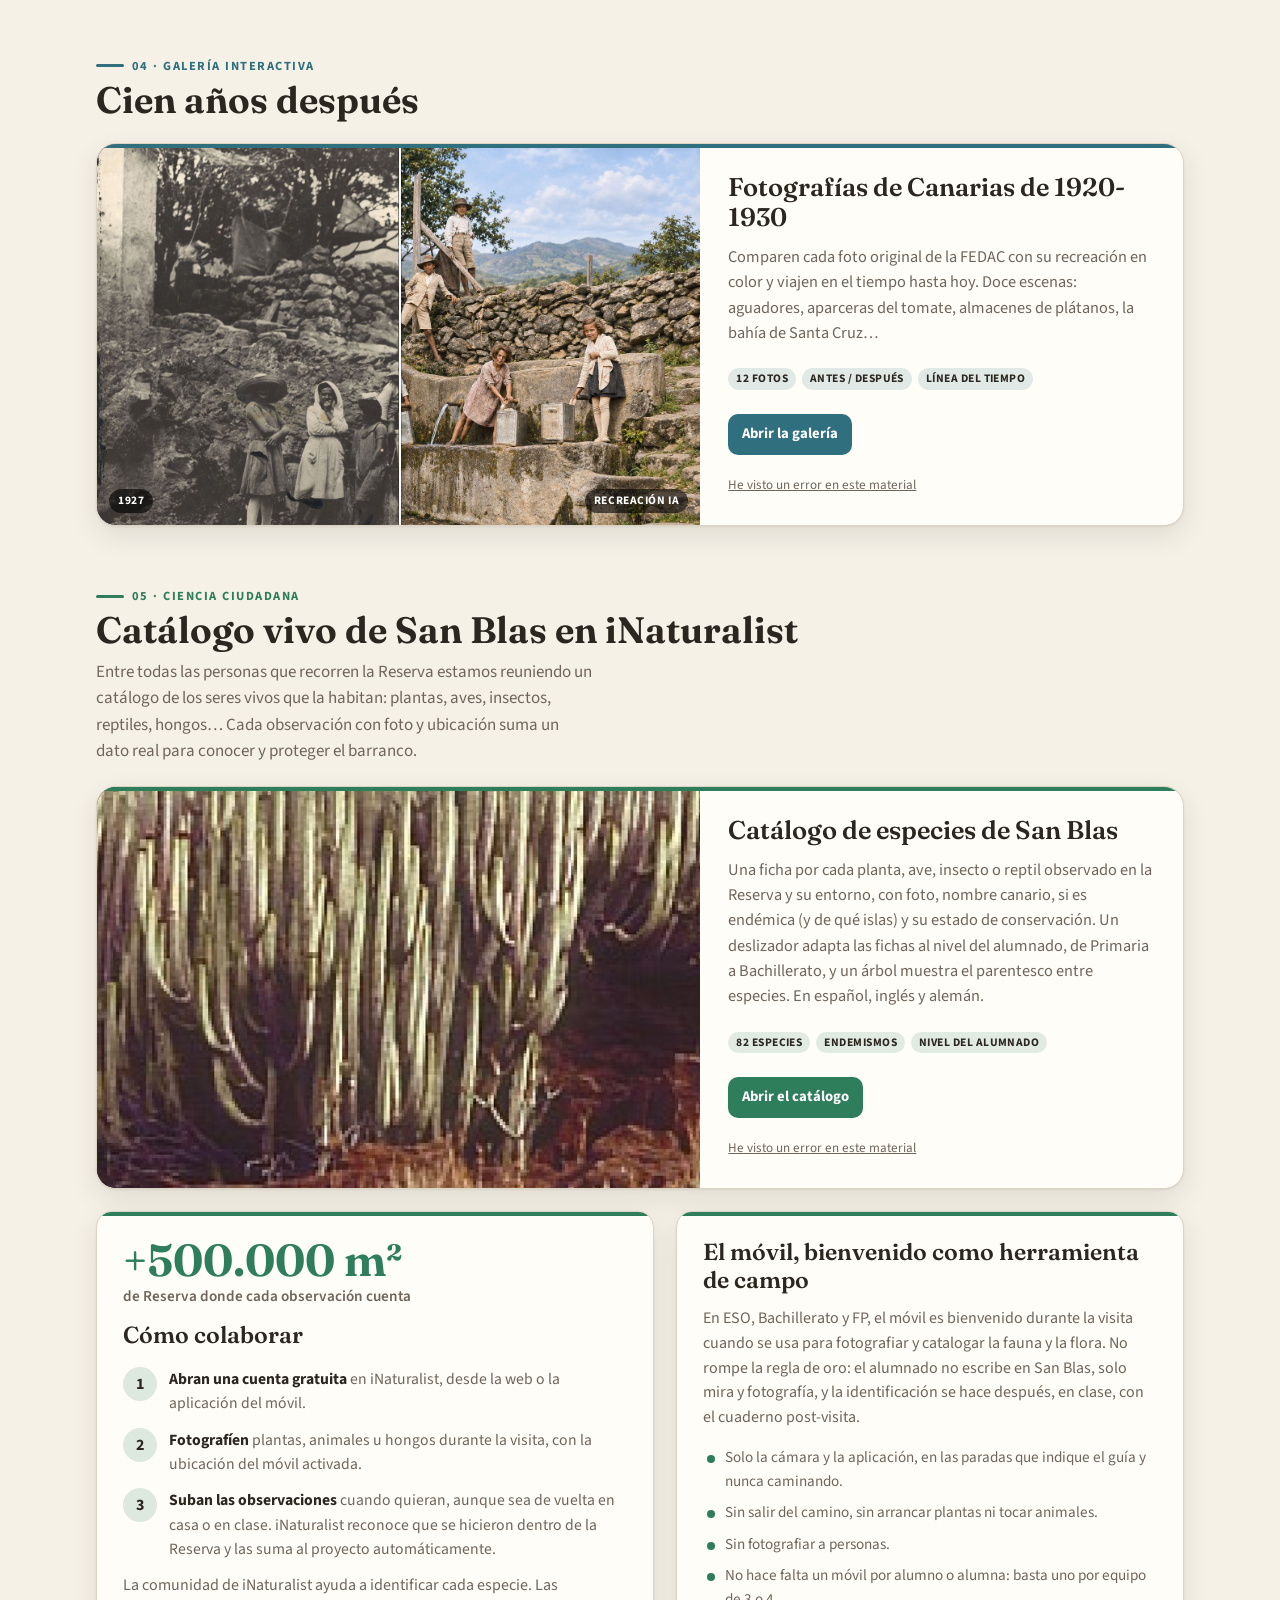
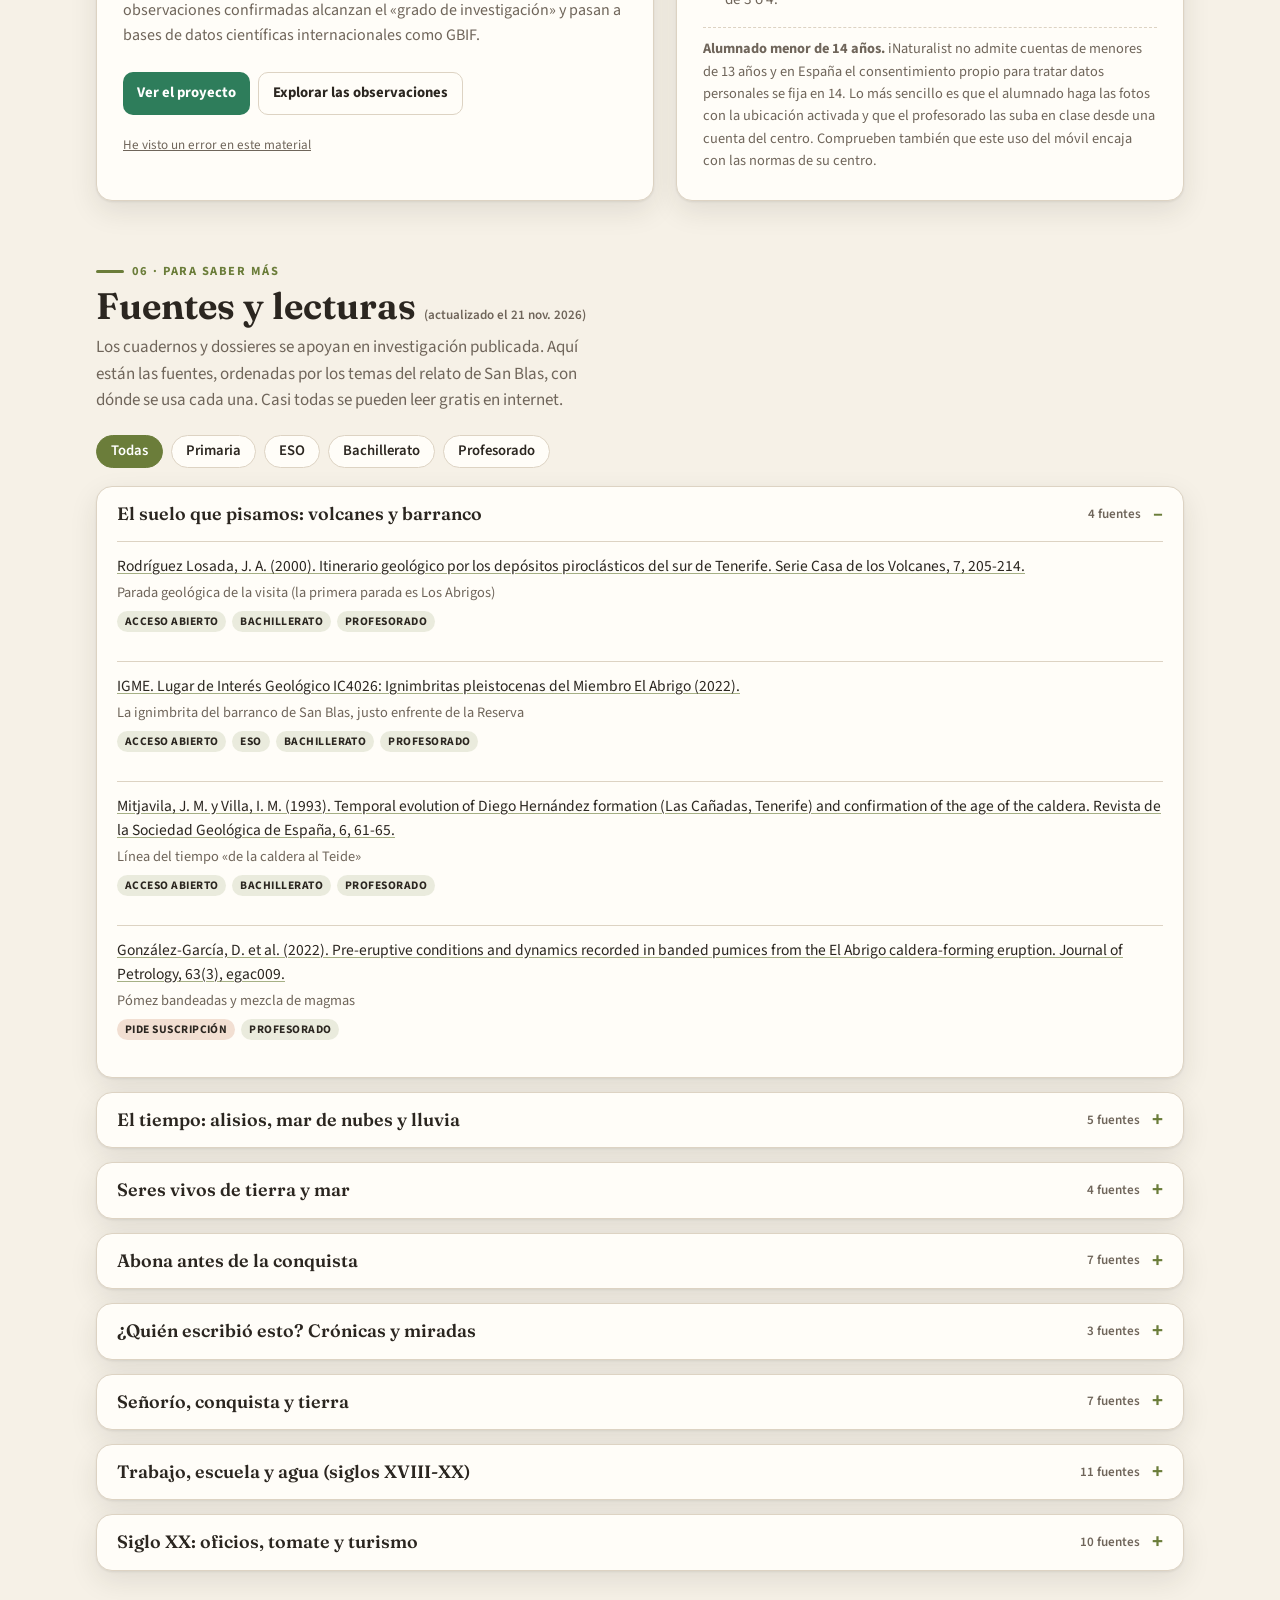
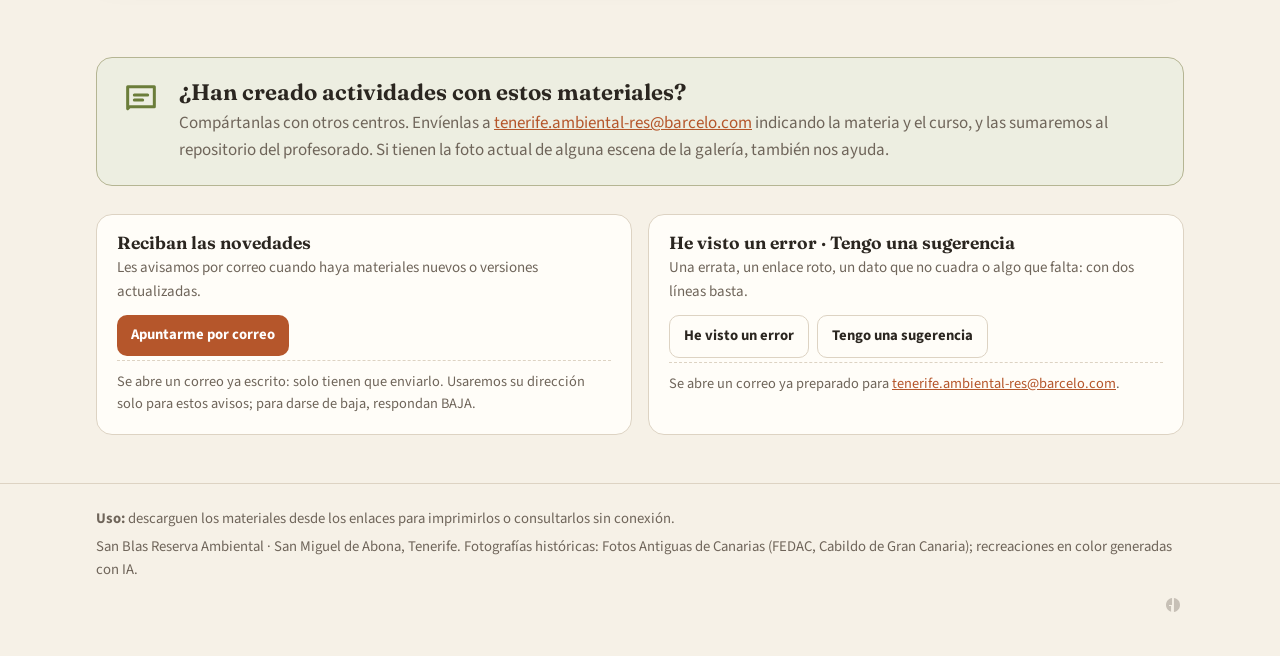
==== commit 32a2a269: "Vincula el catálogo de especies desde la web de materiales Copia la web del catálogo en catalogo/ (c" ====
--- a/index.html
+++ b/index.html
@@ -121,6 +121,9 @@
 @media (prefers-reduced-motion: reduce){.antes-despues .color,.antes-despues .raya{animation:none}}
 .destacada .cuerpo{padding:28px 28px 30px;gap:12px;justify-content:center}
 .destacada h3{font-size:1.6rem}
+.foto-cat{position:relative;min-height:320px;background:#111}
+.foto-cat img{position:absolute;inset:0;width:100%;height:100%;object-fit:cover}
+.inat-cat{margin-bottom:22px}
 .destacada p{font-size:1.02rem}
 
 /* Ciencia ciudadana · iNaturalist */
@@ -407,6 +410,19 @@
         <p class="sec-desc">Entre todas las personas que recorren la Reserva estamos reuniendo un catálogo de los seres vivos que la habitan: plantas, aves, insectos, reptiles, hongos… Cada observación con foto y ubicación suma un dato real para conocer y proteger el barranco.</p>
       </div>
     </div>
+    <article class="destacada tarjeta inat-cat">
+      <div class="foto-cat" aria-hidden="true">
+        <img src="catalogo/img/cardon.jpg" alt="" loading="lazy">
+      </div>
+      <div class="cuerpo">
+        <h3><a href="catalogo/">Catálogo de especies de San Blas</a></h3>
+        <p>Una ficha por cada planta, ave, insecto o reptil observado en la Reserva y su entorno, con foto, nombre canario, si es endémica (y de qué islas) y su estado de conservación. Un deslizador adapta las fichas al nivel del alumnado, de Primaria a Bachillerato, y un árbol muestra el parentesco entre especies. En español, inglés y alemán.</p>
+        <p class="meta"><span class="chip">82 especies</span><span class="chip">Endemismos</span><span class="chip">Nivel del alumnado</span></p>
+        <div class="acciones">
+          <a class="boton" href="catalogo/">Abrir el catálogo</a>
+        </div>
+      </div>
+    </article>
     <div class="inat">
       <article class="tarjeta">
         <div class="cuerpo">
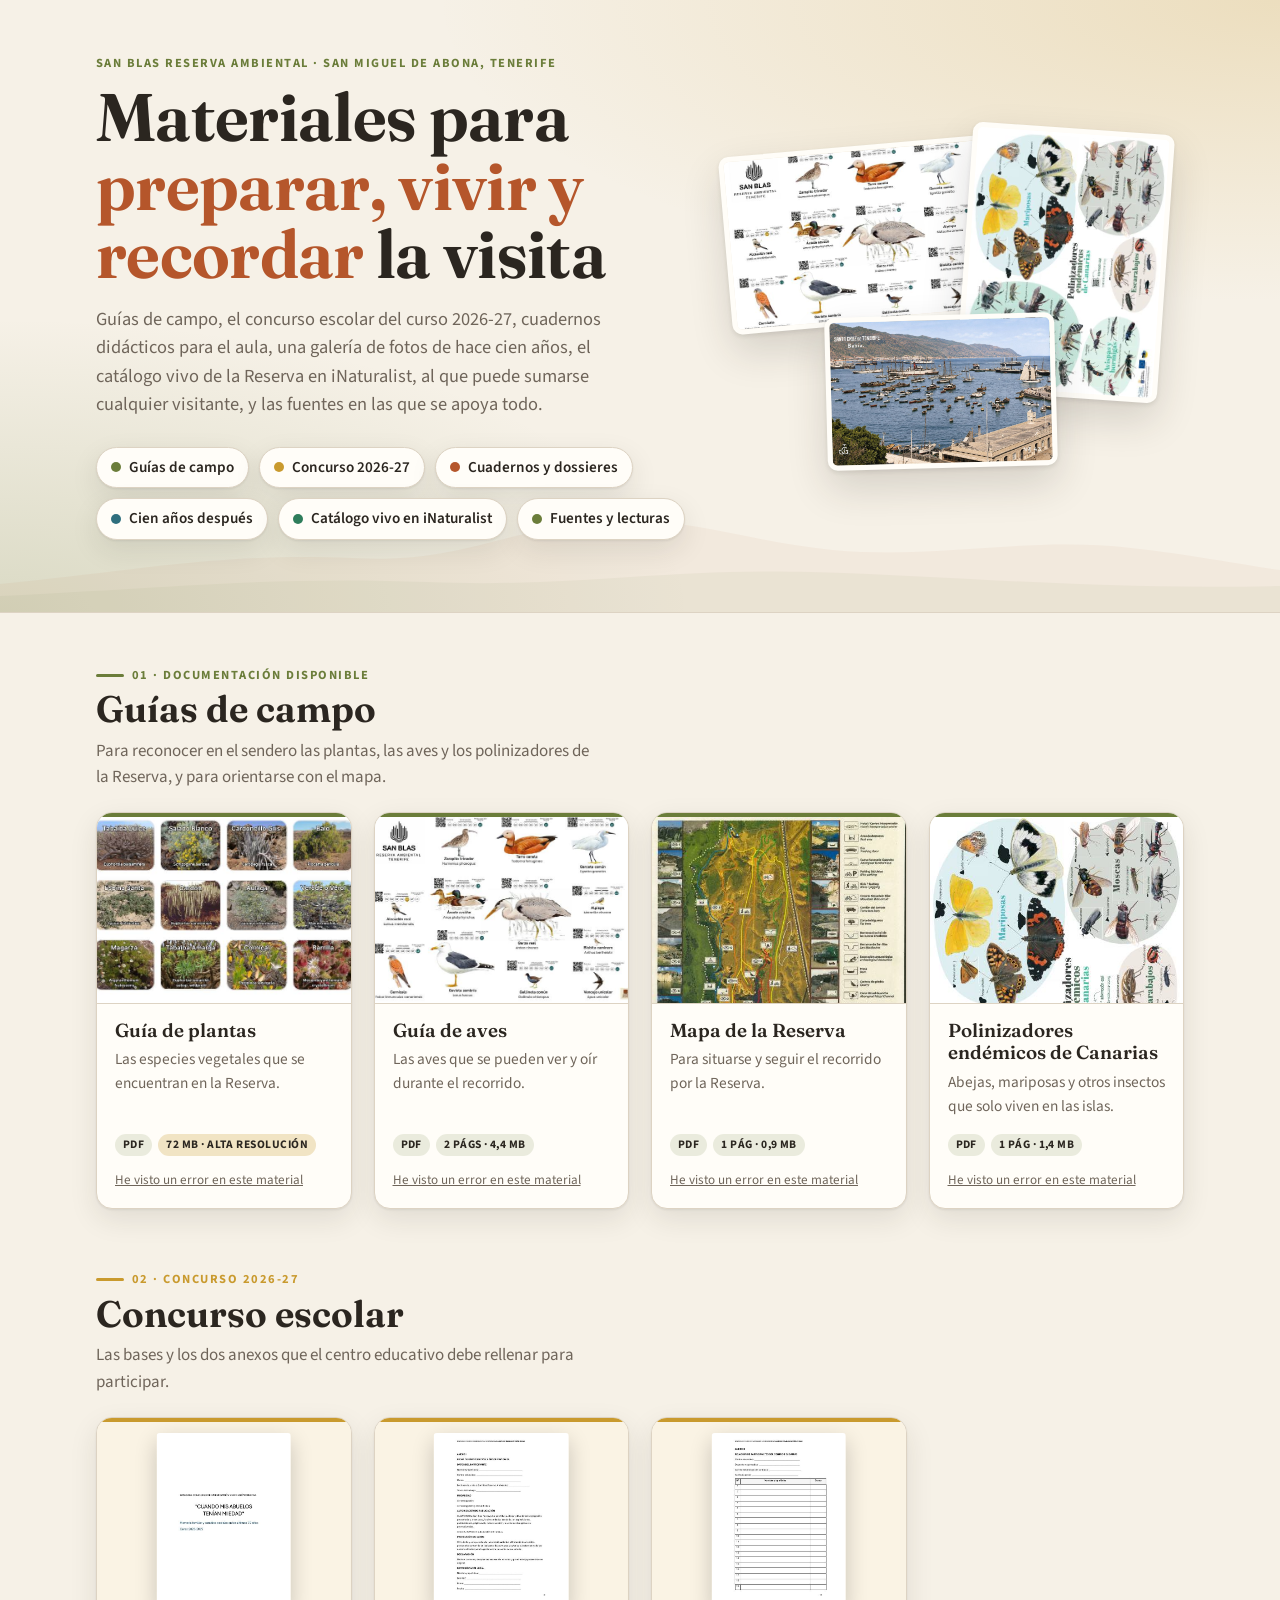
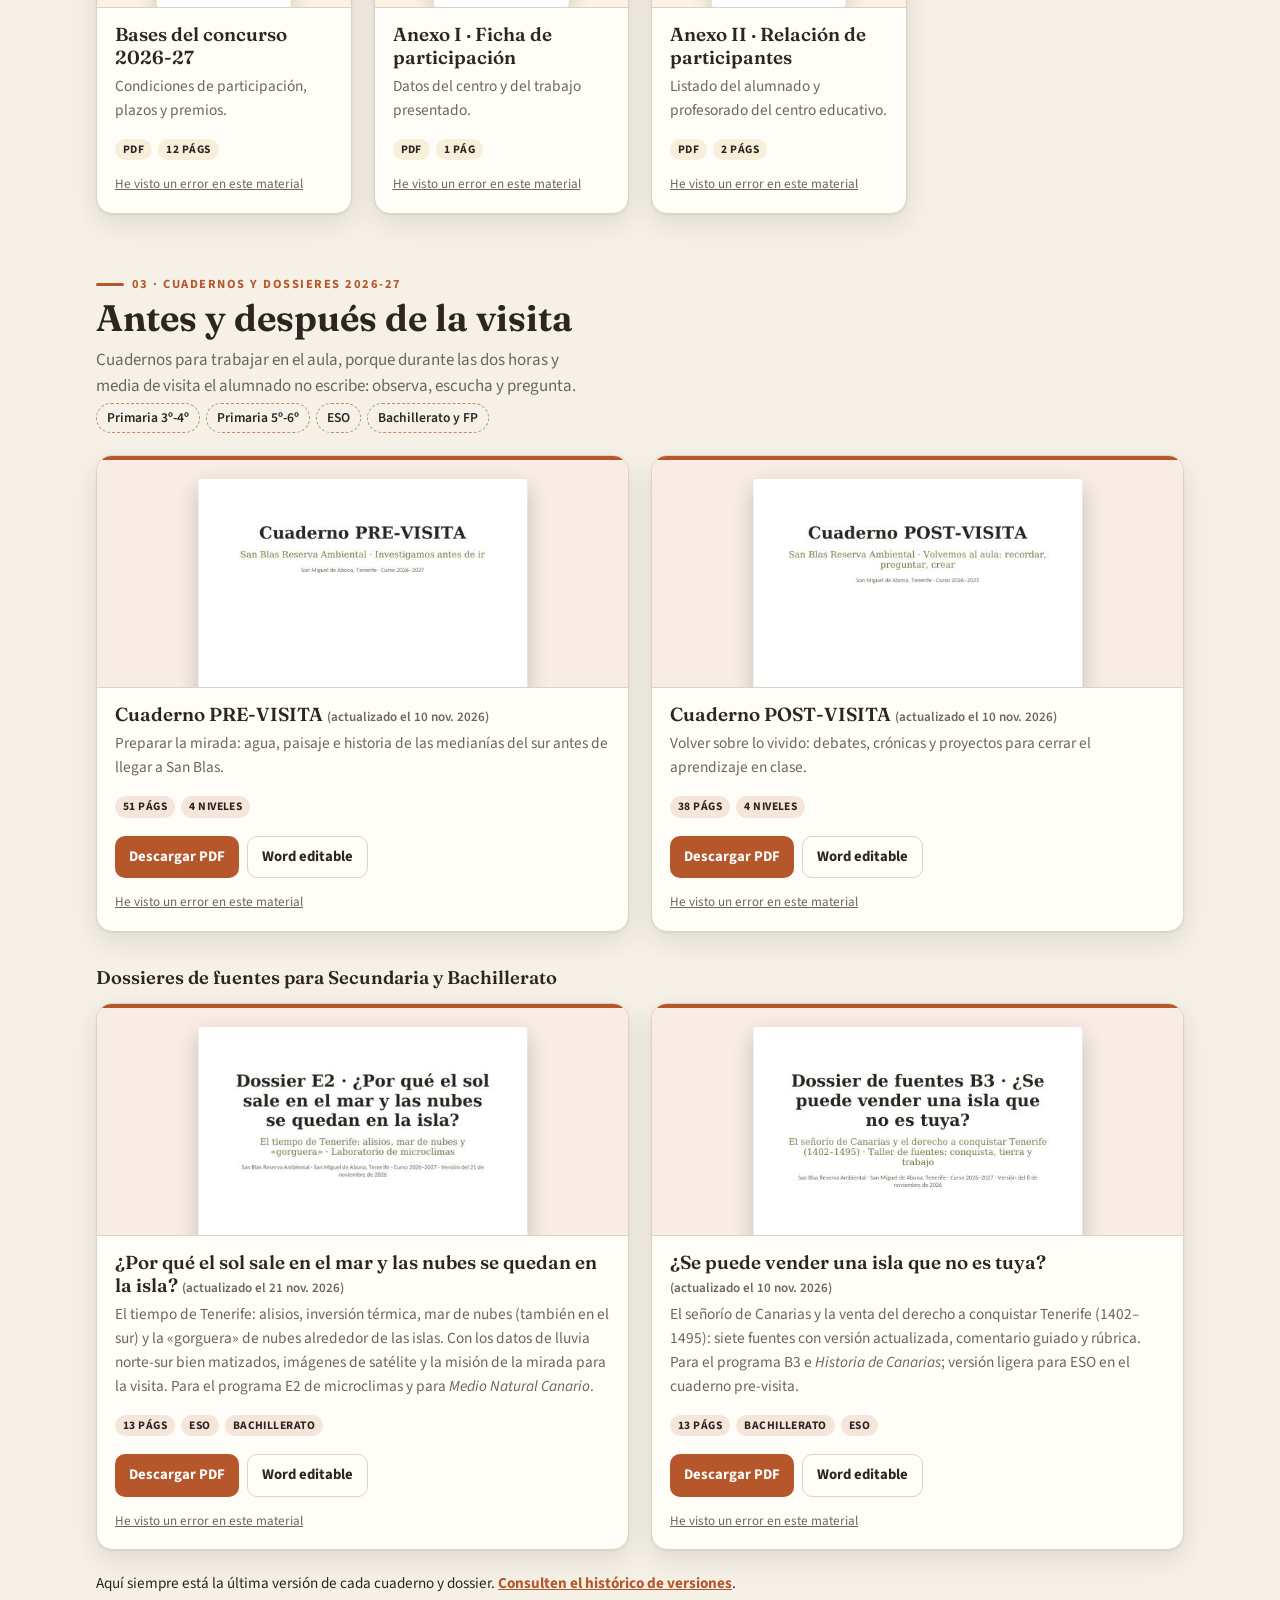
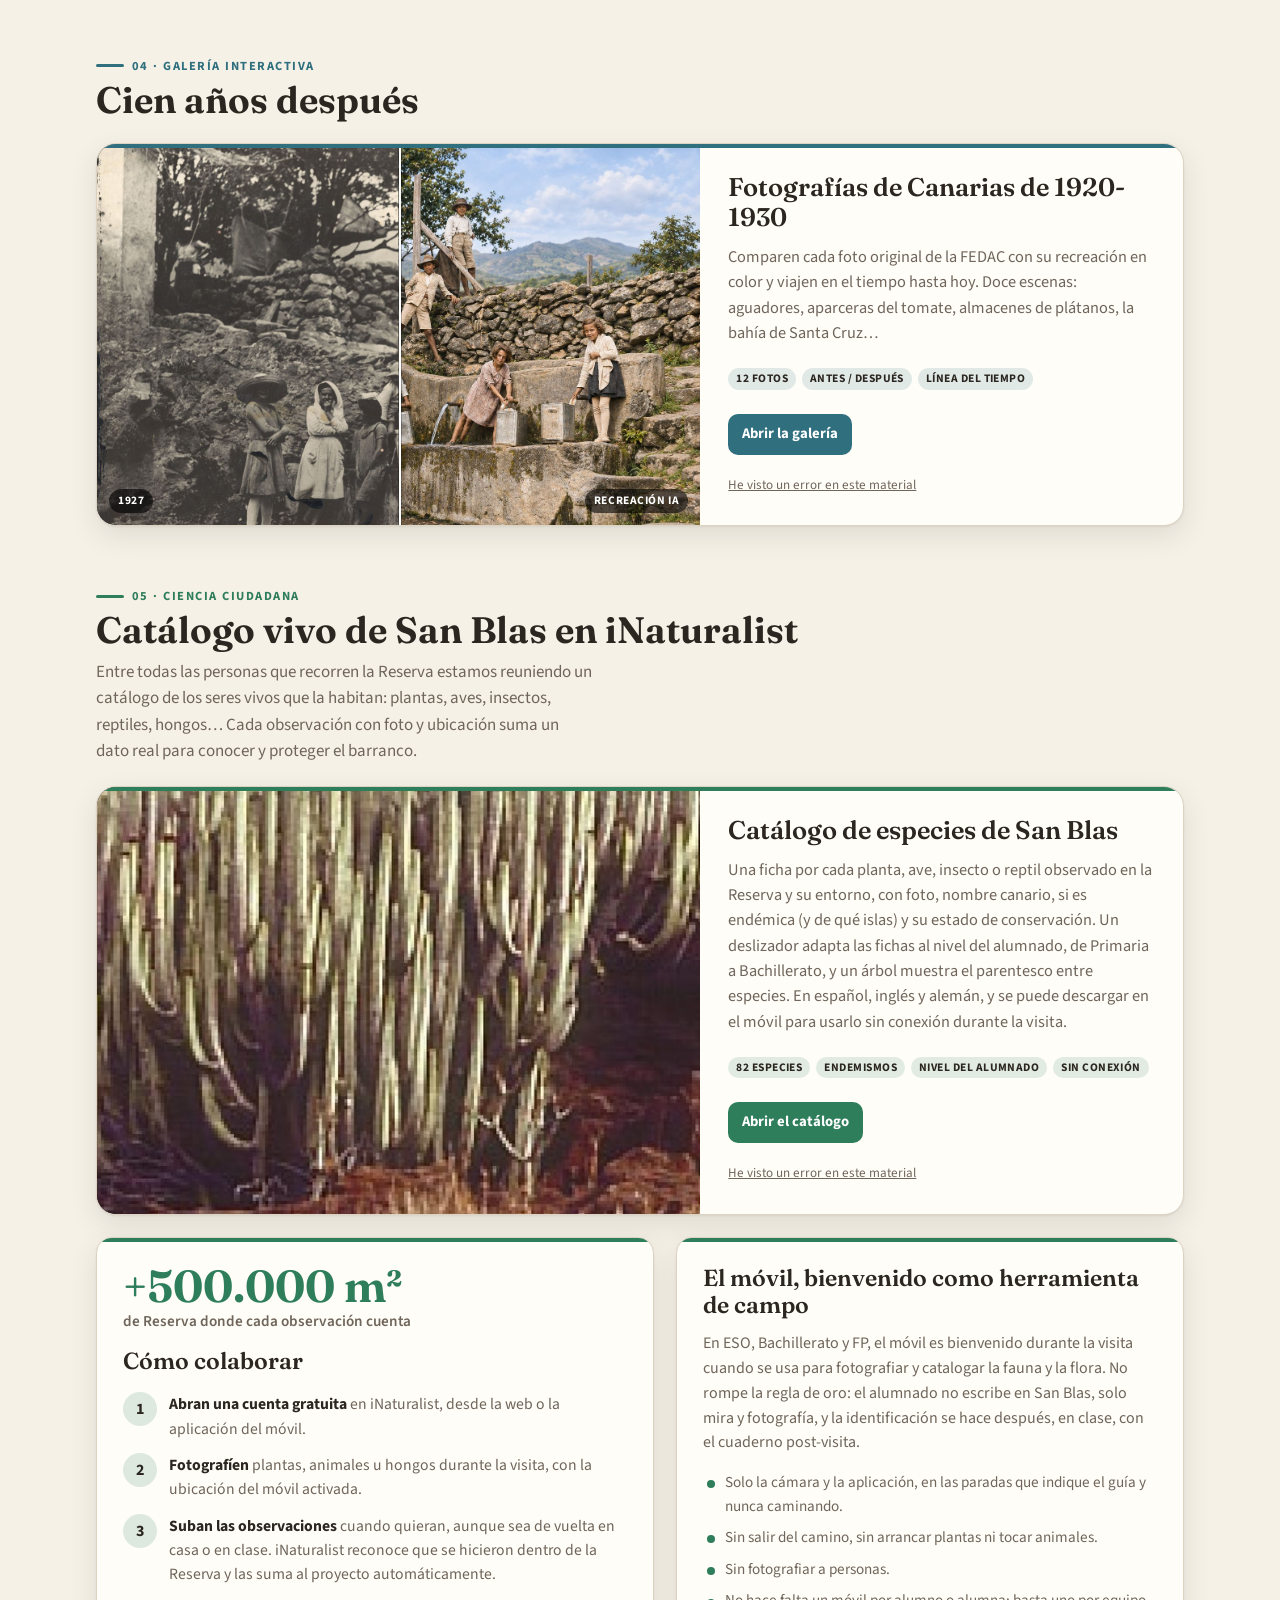
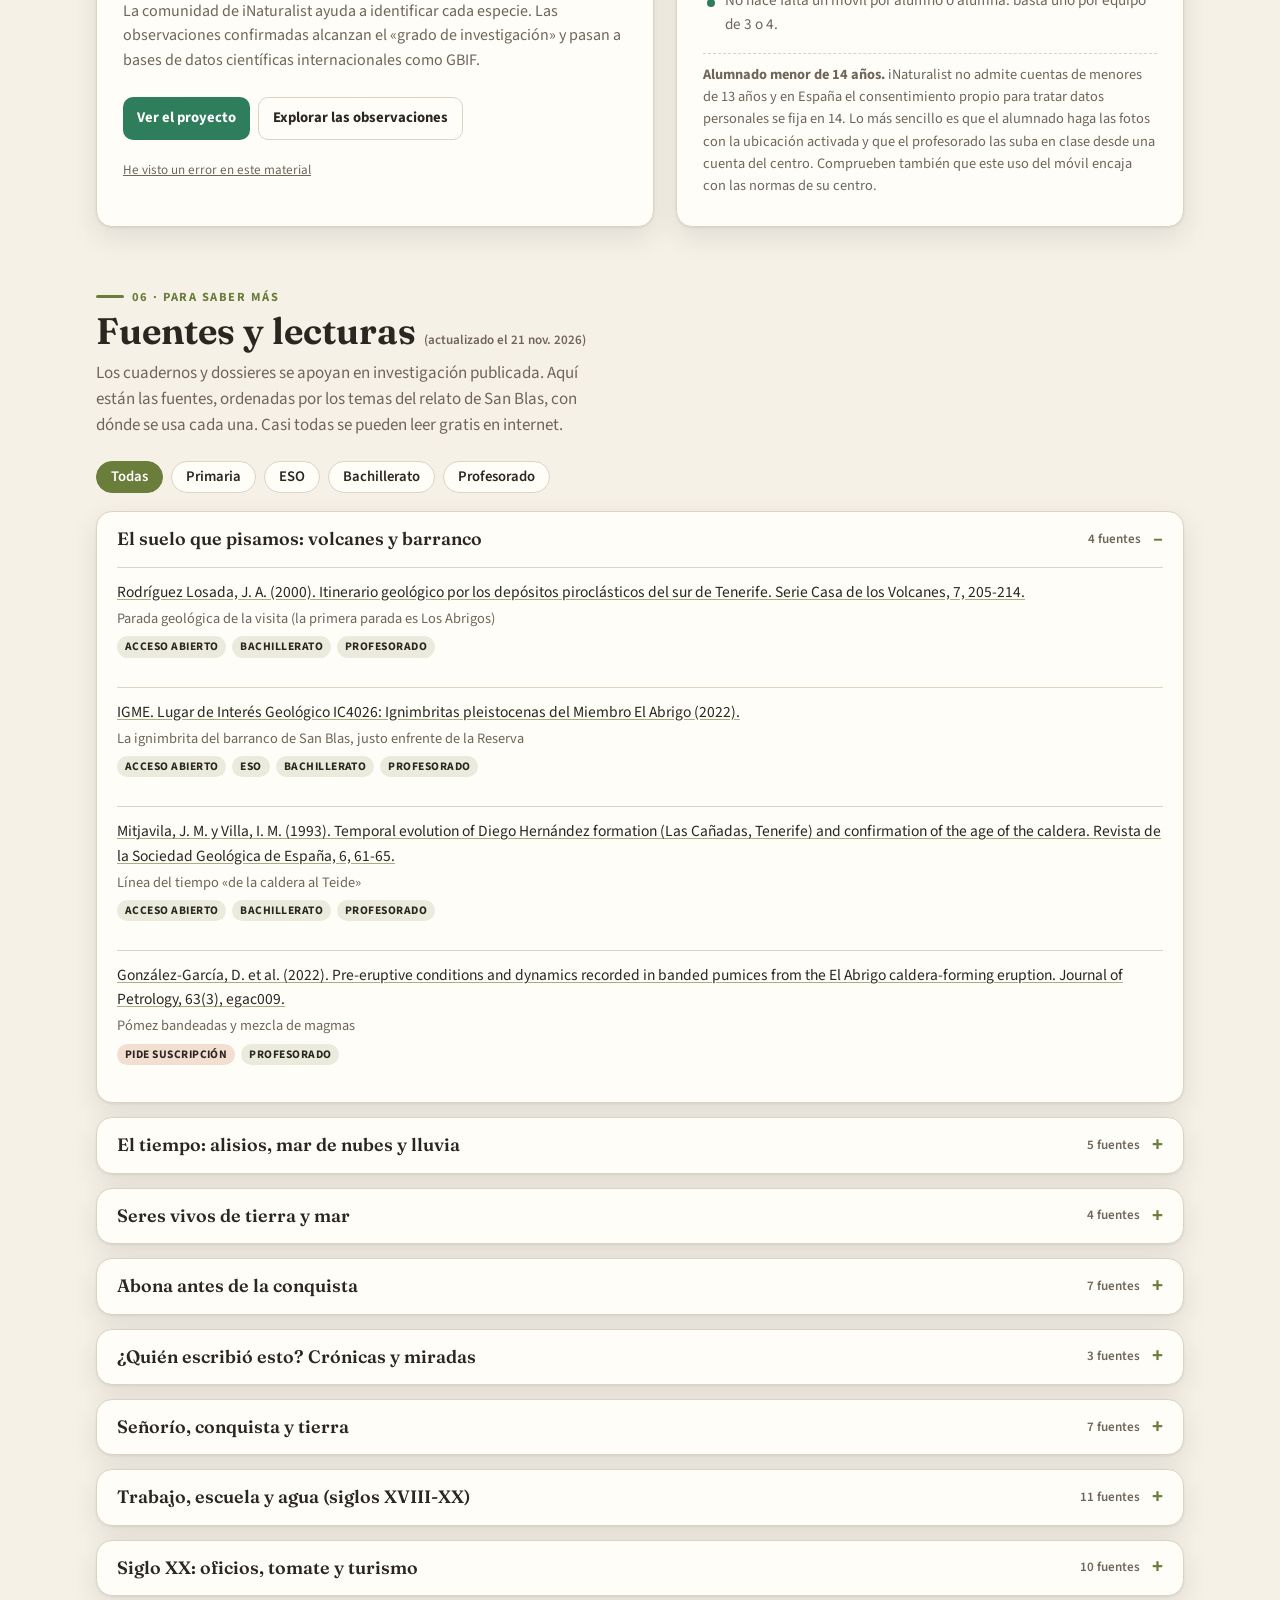
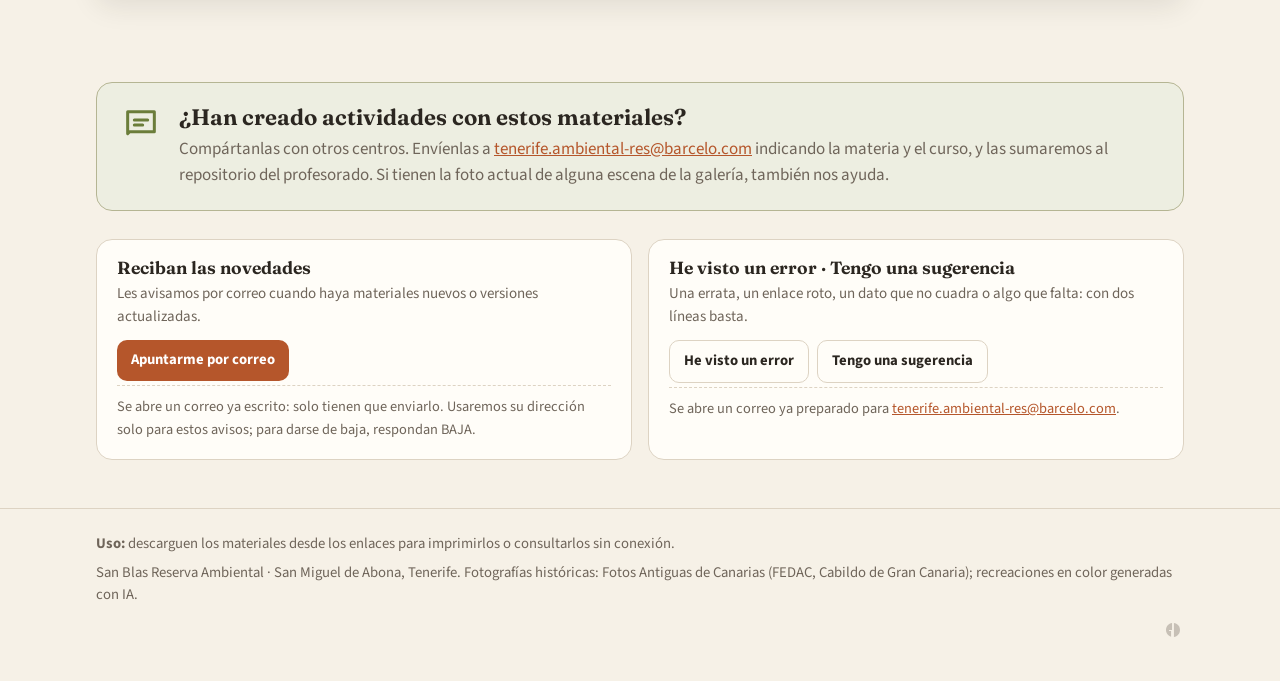
==== commit 9c63c04b: "Catálogo: descarga para usarlo sin conexión en el móvil Co-Authored-By: Claude Opus 5.5 <noreply@ant" ====
--- a/index.html
+++ b/index.html
@@ -416,8 +416,8 @@
       </div>
       <div class="cuerpo">
         <h3><a href="catalogo/">Catálogo de especies de San Blas</a></h3>
-        <p>Una ficha por cada planta, ave, insecto o reptil observado en la Reserva y su entorno, con foto, nombre canario, si es endémica (y de qué islas) y su estado de conservación. Un deslizador adapta las fichas al nivel del alumnado, de Primaria a Bachillerato, y un árbol muestra el parentesco entre especies. En español, inglés y alemán.</p>
-        <p class="meta"><span class="chip">82 especies</span><span class="chip">Endemismos</span><span class="chip">Nivel del alumnado</span></p>
+        <p>Una ficha por cada planta, ave, insecto o reptil observado en la Reserva y su entorno, con foto, nombre canario, si es endémica (y de qué islas) y su estado de conservación. Un deslizador adapta las fichas al nivel del alumnado, de Primaria a Bachillerato, y un árbol muestra el parentesco entre especies. En español, inglés y alemán, y se puede descargar en el móvil para usarlo sin conexión durante la visita.</p>
+        <p class="meta"><span class="chip">82 especies</span><span class="chip">Endemismos</span><span class="chip">Nivel del alumnado</span><span class="chip">Sin conexión</span></p>
         <div class="acciones">
           <a class="boton" href="catalogo/">Abrir el catálogo</a>
         </div>
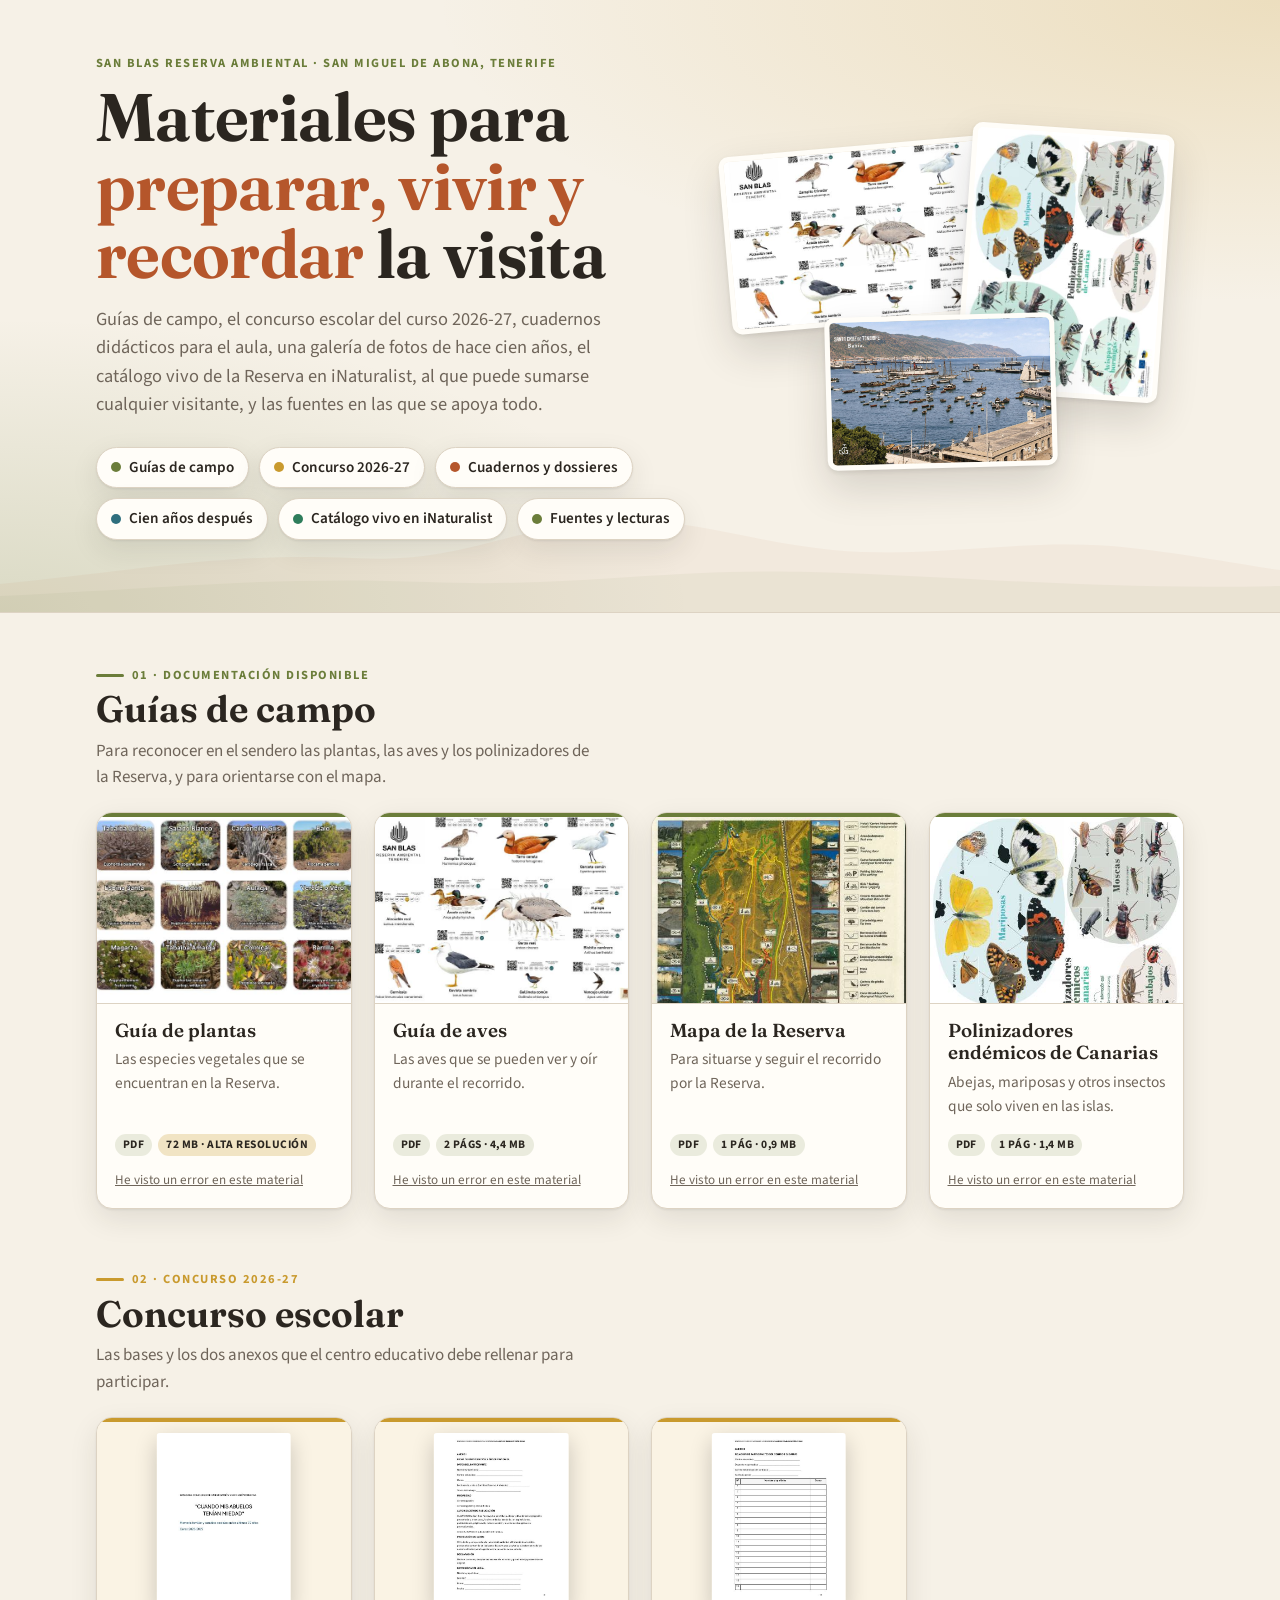
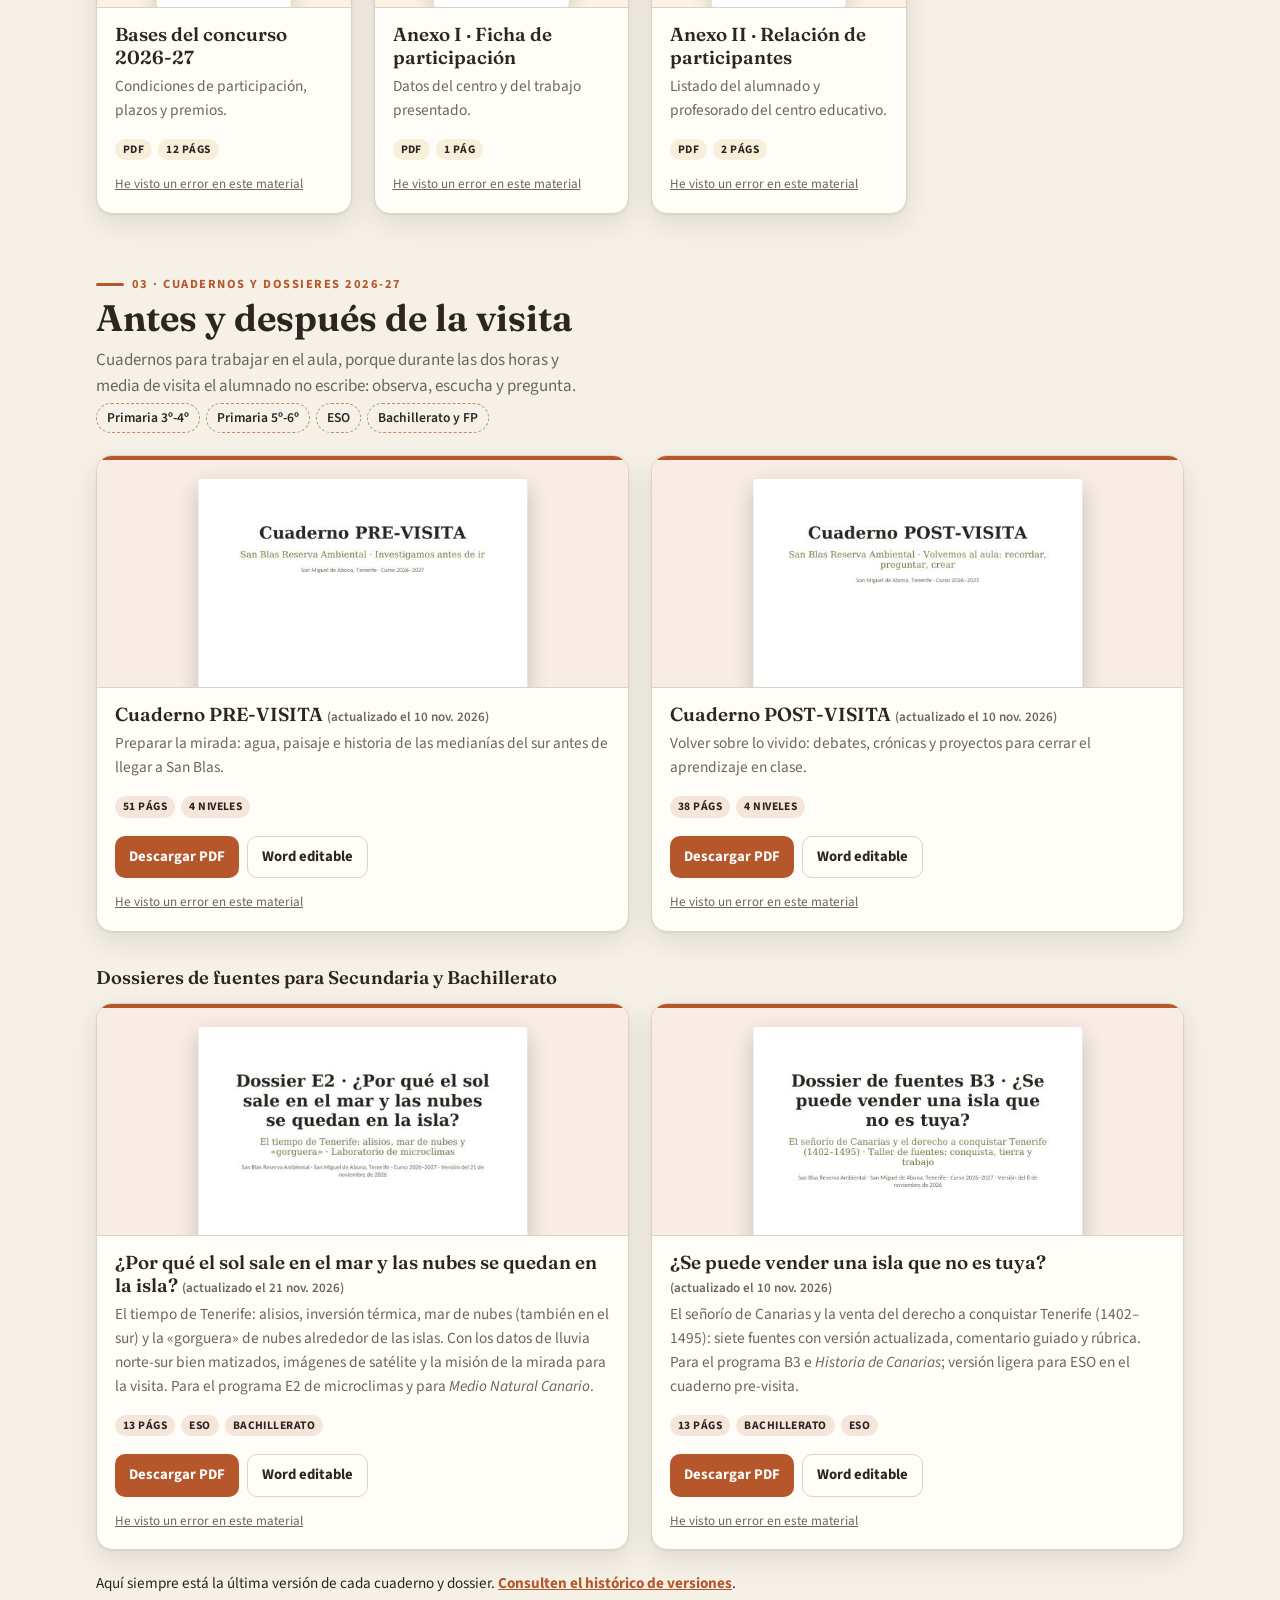
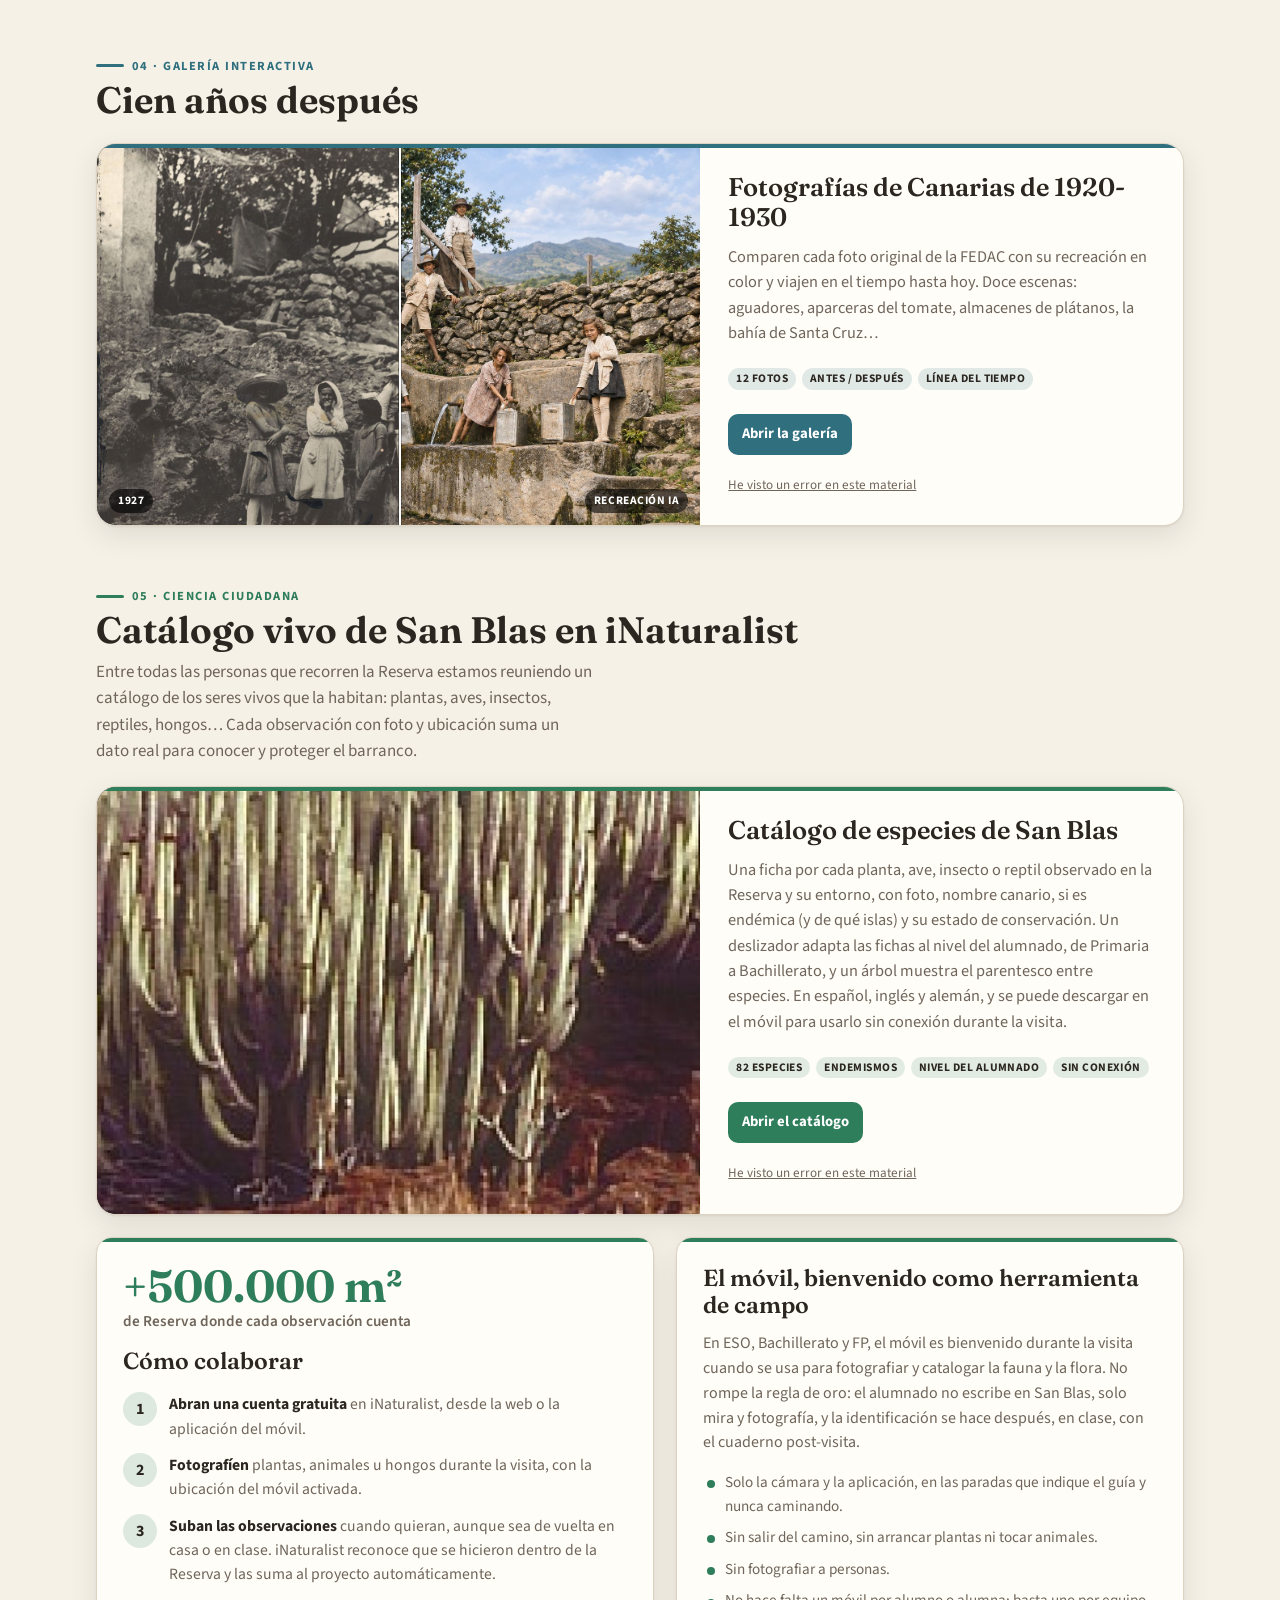
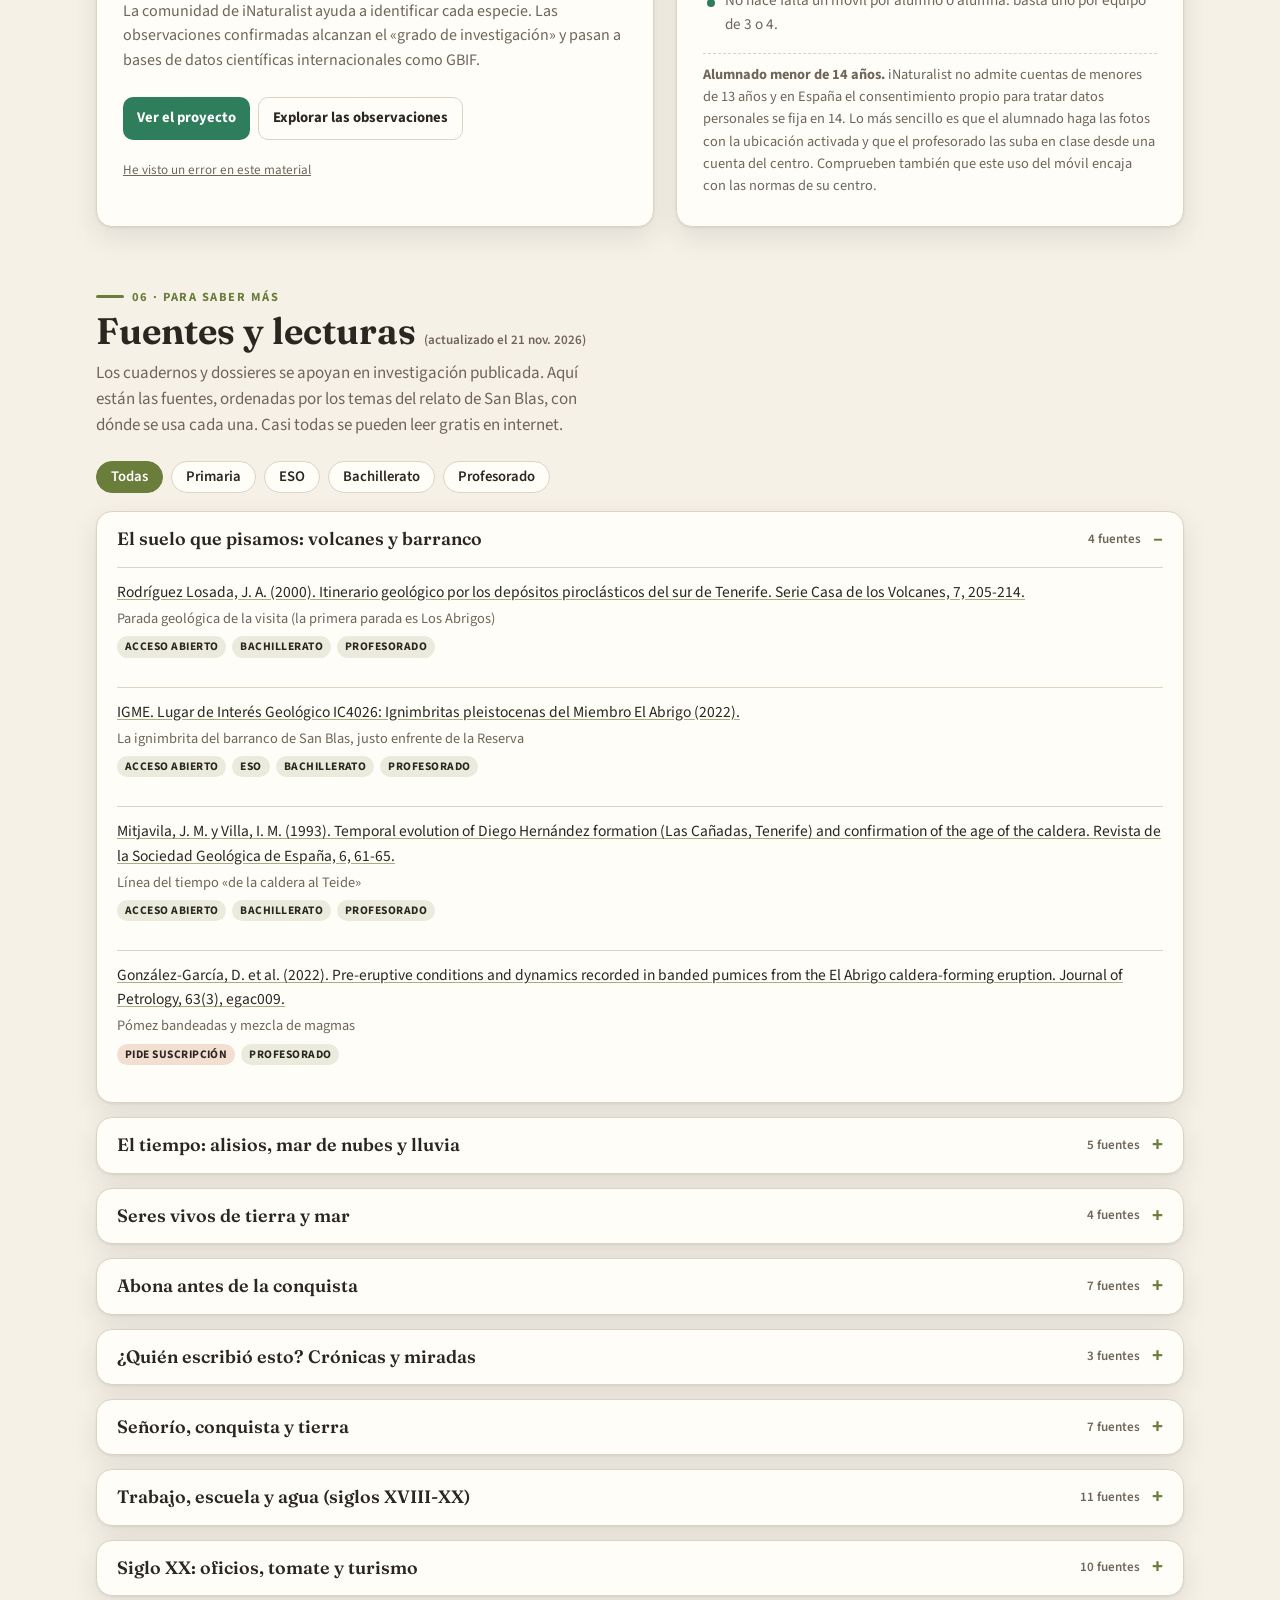
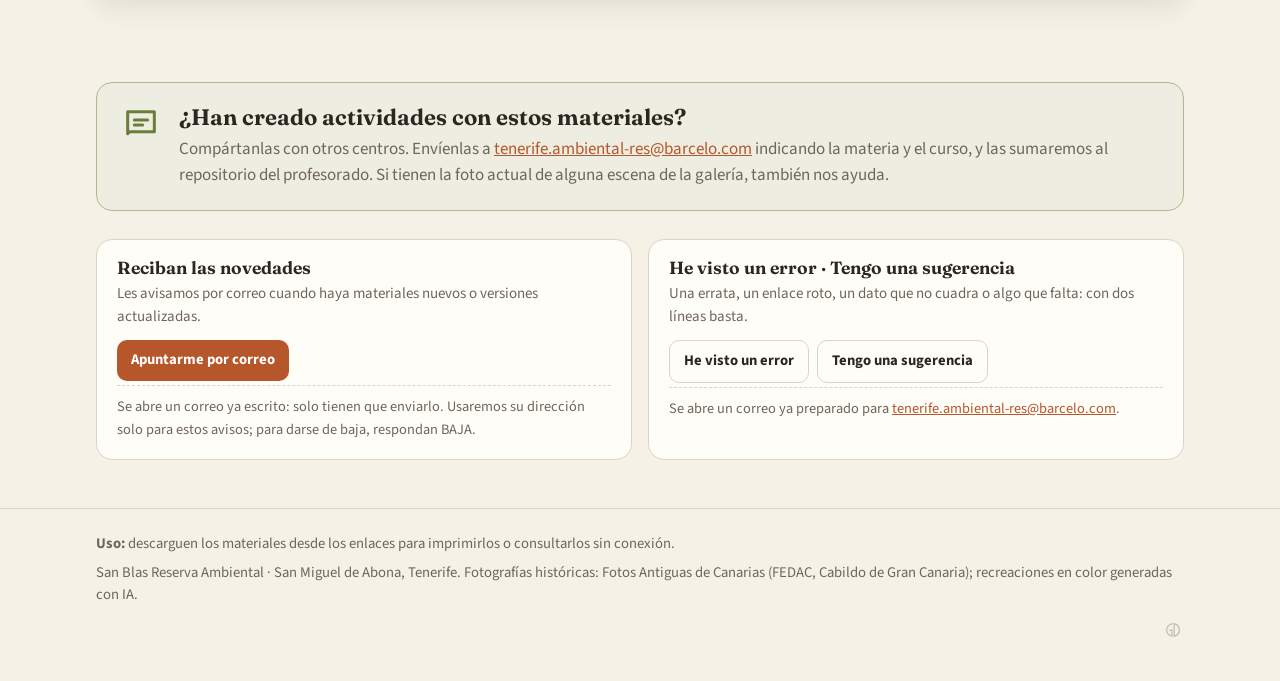
==== commit 895eab08: "Sello GD: monograma nuevo del kit de marca de Gofio Design El del pie pasa al monograma-gd del kit d" ====
--- a/index.html
+++ b/index.html
@@ -509,7 +509,7 @@
   <div class="envoltura">
     <p><strong>Uso:</strong> descarguen los materiales desde los enlaces para imprimirlos o consultarlos sin conexión.</p>
     <p>San Blas Reserva Ambiental · San Miguel de Abona, Tenerife. Fotografías históricas: Fotos Antiguas de Canarias (FEDAC, Cabildo de Gran Canaria); recreaciones en color generadas con IA.</p>
-    <p class="firma"><a href="https://gofiodesign.eu" rel="noopener" title="Diseño: Gofio Design" aria-label="Diseño: Gofio Design"><svg class="firma-marca" viewBox="0 0 176 175" aria-hidden="true" focusable="false"><path d="M64 99.1887V171.876C27.0639 161.429 0 127.47 0 87.1886C0 42.6581 33.0758 5.85272 76 0V87.1886H38V99.1887H64Z"/><path d="M100 1.52588e-05C142.924 5.85274 176 42.6581 176 87.1887C176 131.719 142.924 168.525 100 174.377L100 1.52588e-05Z"/></svg></a></p>
+    <p class="firma"><a href="https://gofiodesign.eu" rel="noopener" title="Diseño: Gofio Design" aria-label="Diseño: Gofio Design"><svg class="firma-marca" viewBox="0 0 120 120" aria-hidden="true" focusable="false"><path d="M56.423 0.107A60 60 0 0 0 56.423 119.893V56.781H26.423V68.942H44.262V105.176A47.839 47.839 0 0 1 56.423 12.295Z"/><path d="M69.657 6.952A53.92 53.92 0 0 1 69.657 113.048Z" fill="none" stroke="currentColor" stroke-width="12.161"/></svg></a></p>
   </div>
 </footer>
 
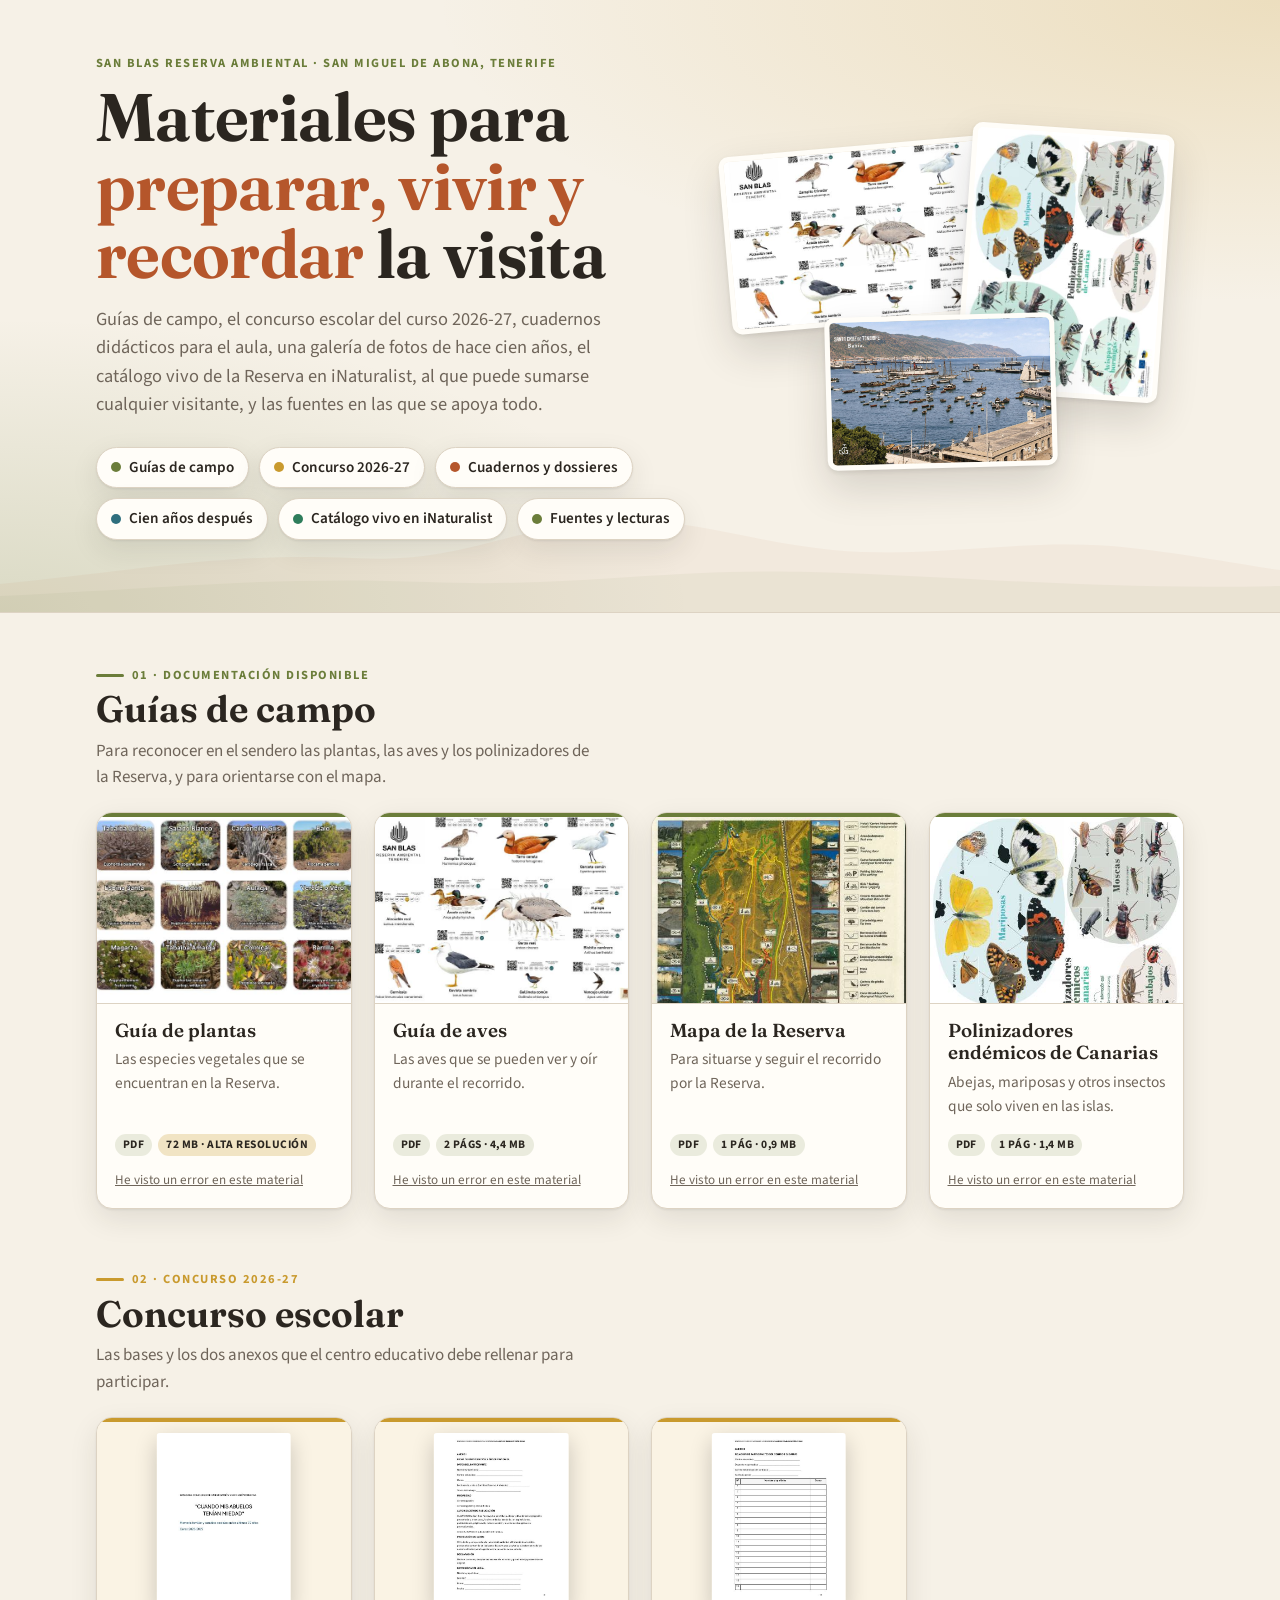
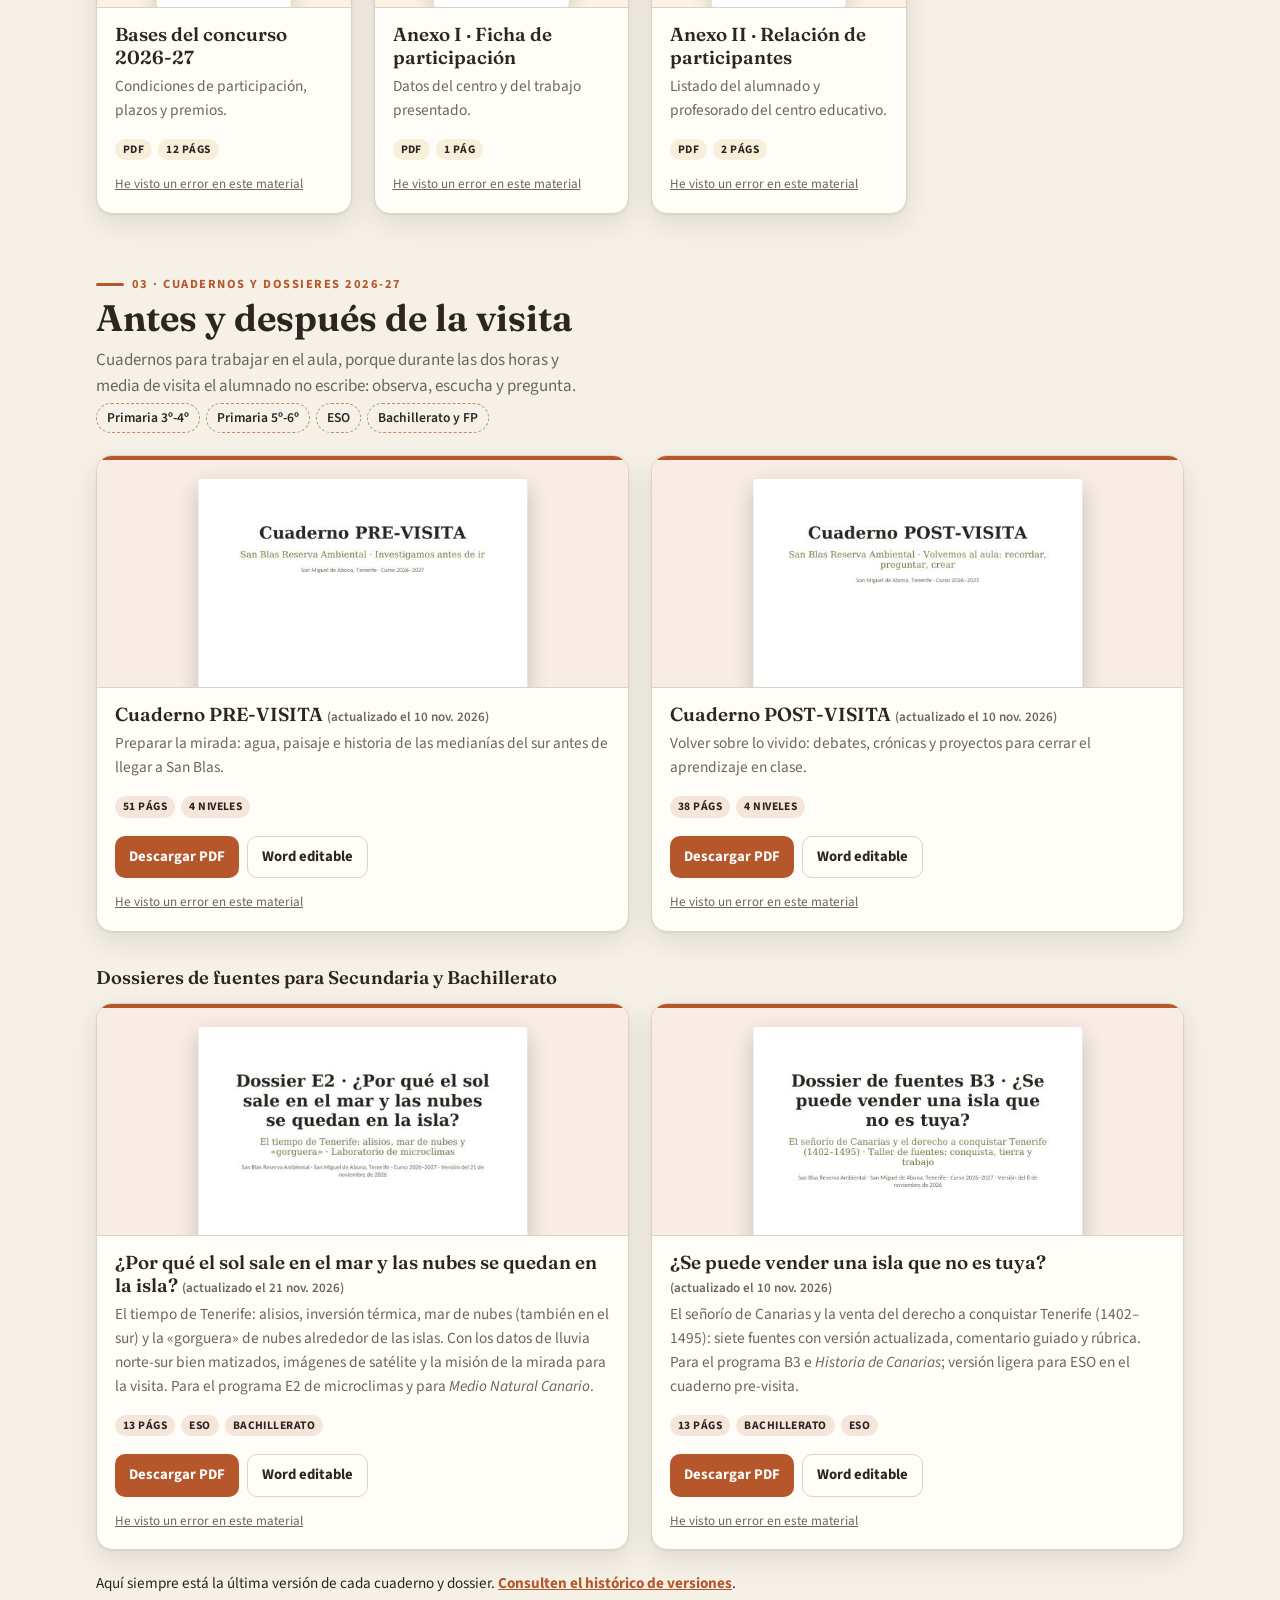
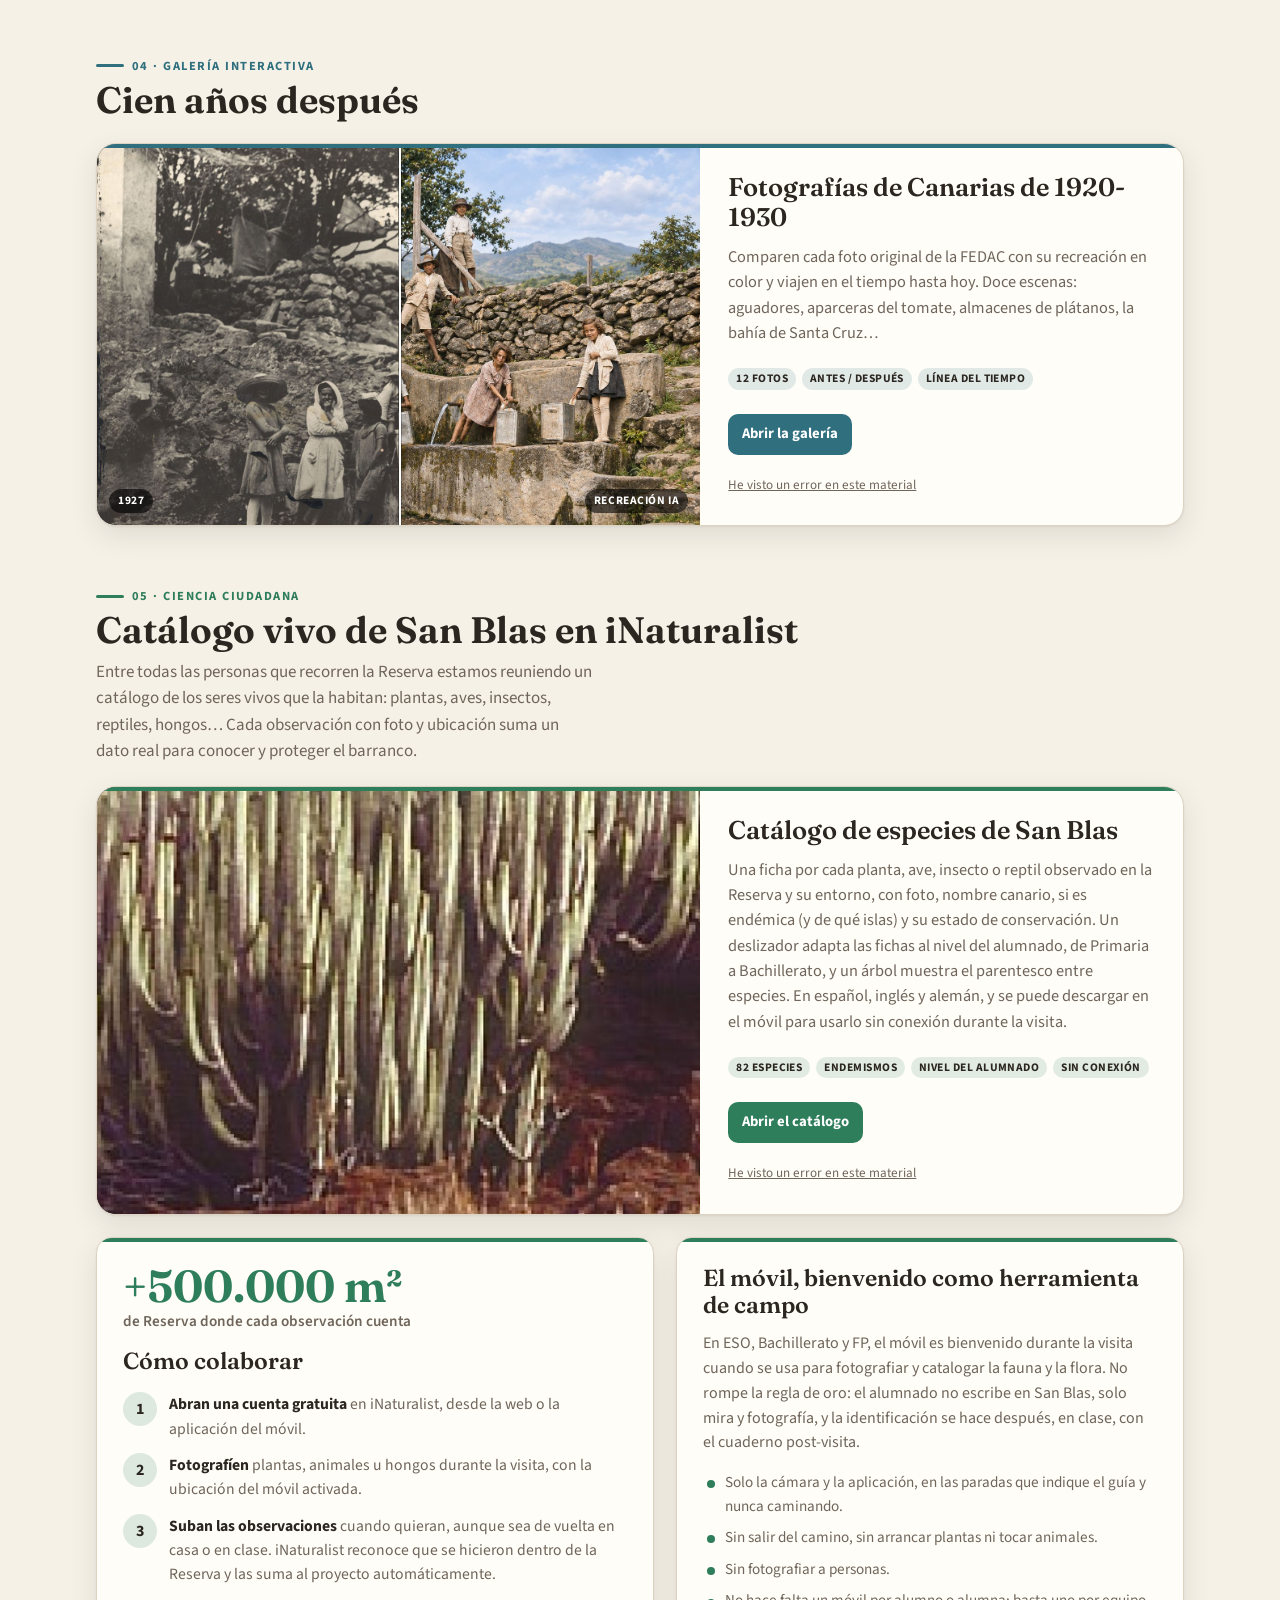
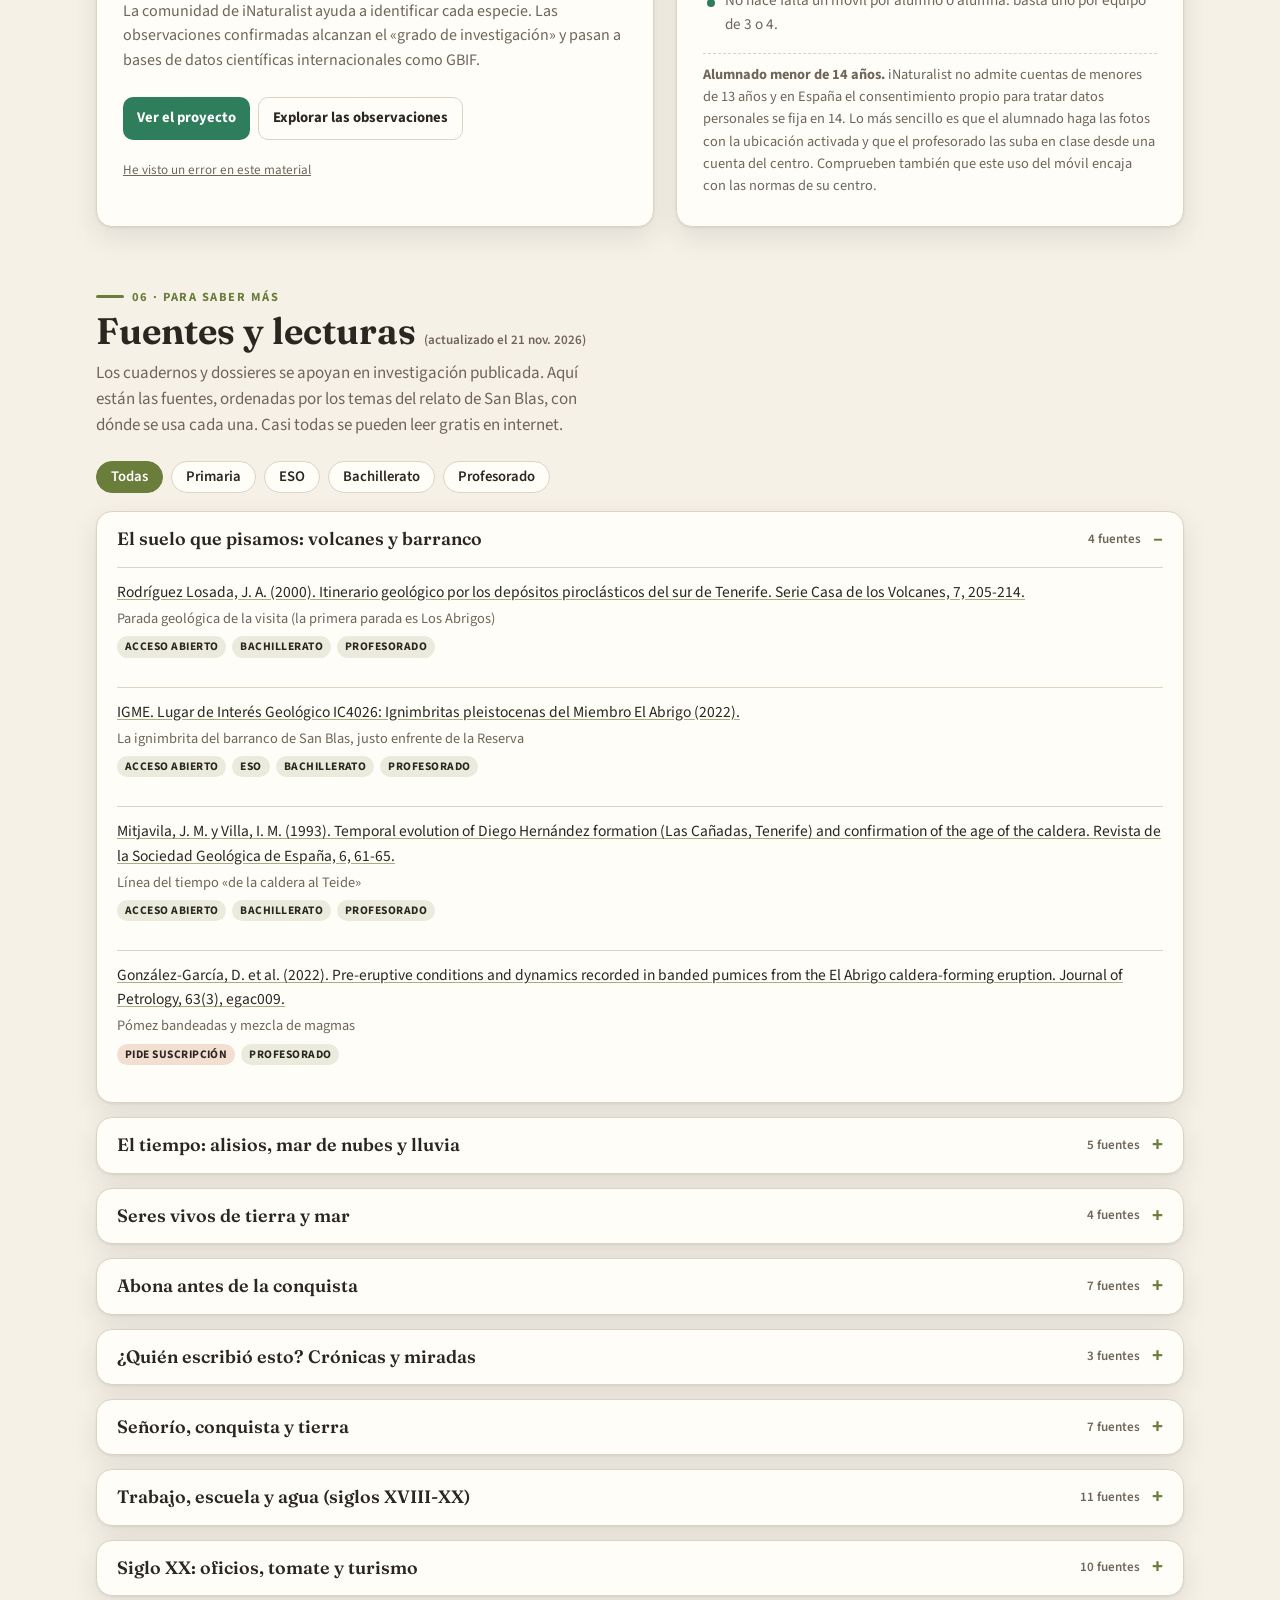
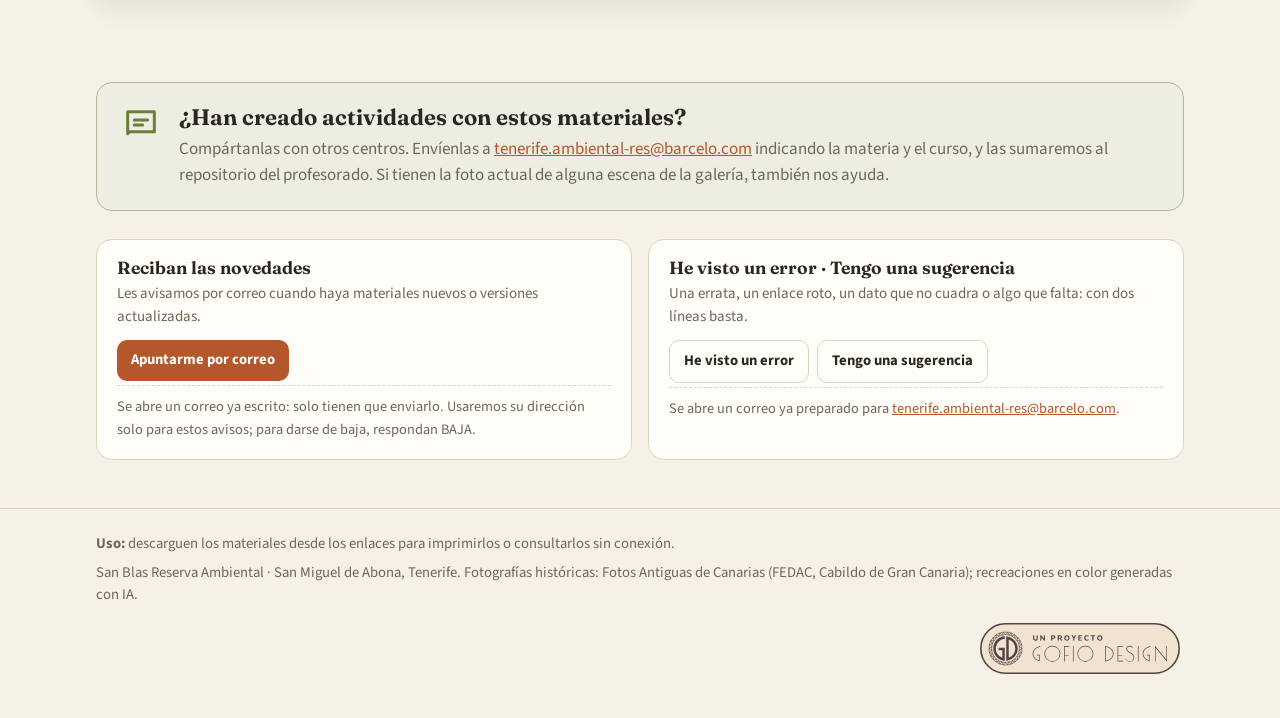
==== commit fbc6ca1d: "Pie: sello «Un proyecto Gofio Design» del kit de marca Sustituye el monograma de 14 px por el sello " ====
--- a/index.html
+++ b/index.html
@@ -184,7 +184,7 @@
 .firma,.pie .firma{display:flex;justify-content:flex-end;margin:12px 0 0;line-height:0}
 .firma a{display:inline-flex;padding:4px;color:color-mix(in srgb,var(--suave) 35%,var(--fondo));transition:color .2s ease}
 .firma a:hover,.firma a:focus-visible{color:var(--suave)}
-.firma-marca{width:14px;height:14px;flex:none;fill:currentColor}
+.firma img{display:block;width:200px;max-width:100%;height:auto}
 /* Novedades y buzón de errores (mailto, sin formularios ni datos guardados en la web) */
 .contacto{margin:28px auto 0;display:grid;grid-template-columns:1fr 1fr;gap:16px}
 .contacto > div{border:1px solid var(--linea);border-radius:var(--radio);padding:18px 20px;background:var(--papel)}
@@ -509,7 +509,7 @@
   <div class="envoltura">
     <p><strong>Uso:</strong> descarguen los materiales desde los enlaces para imprimirlos o consultarlos sin conexión.</p>
     <p>San Blas Reserva Ambiental · San Miguel de Abona, Tenerife. Fotografías históricas: Fotos Antiguas de Canarias (FEDAC, Cabildo de Gran Canaria); recreaciones en color generadas con IA.</p>
-    <p class="firma"><a href="https://gofiodesign.eu" rel="noopener" title="Diseño: Gofio Design" aria-label="Diseño: Gofio Design"><svg class="firma-marca" viewBox="0 0 120 120" aria-hidden="true" focusable="false"><path d="M56.423 0.107A60 60 0 0 0 56.423 119.893V56.781H26.423V68.942H44.262V105.176A47.839 47.839 0 0 1 56.423 12.295Z"/><path d="M69.657 6.952A53.92 53.92 0 0 1 69.657 113.048Z" fill="none" stroke="currentColor" stroke-width="12.161"/></svg></a></p>
+    <p class="firma"><a href="https://gofiodesign.eu/" rel="noopener"><picture><source srcset="marca/sello/un-proyecto-gofio-design-oscuro.svg" media="(prefers-color-scheme: dark)"><img src="marca/sello/un-proyecto-gofio-design-claro.svg" alt="Un proyecto Gofio Design" width="200" height="51" loading="lazy"></picture></a></p>
   </div>
 </footer>
 
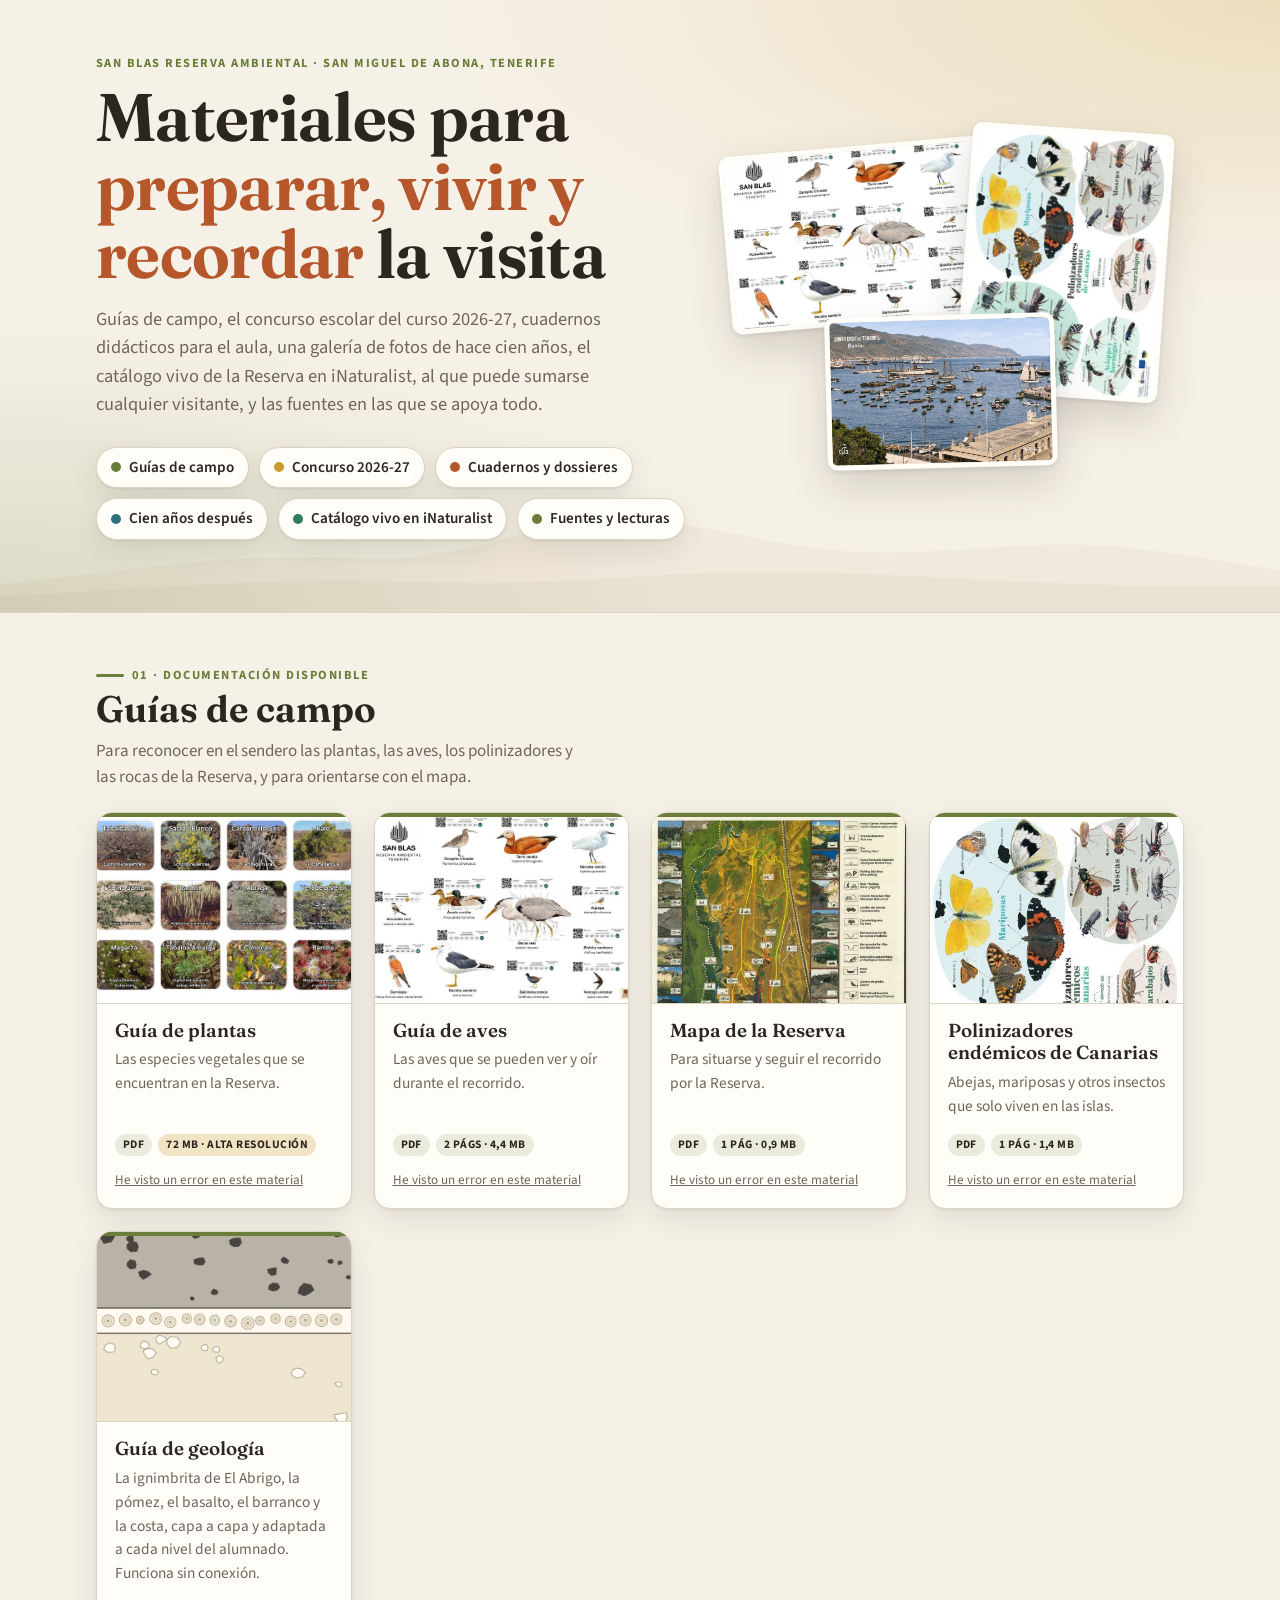
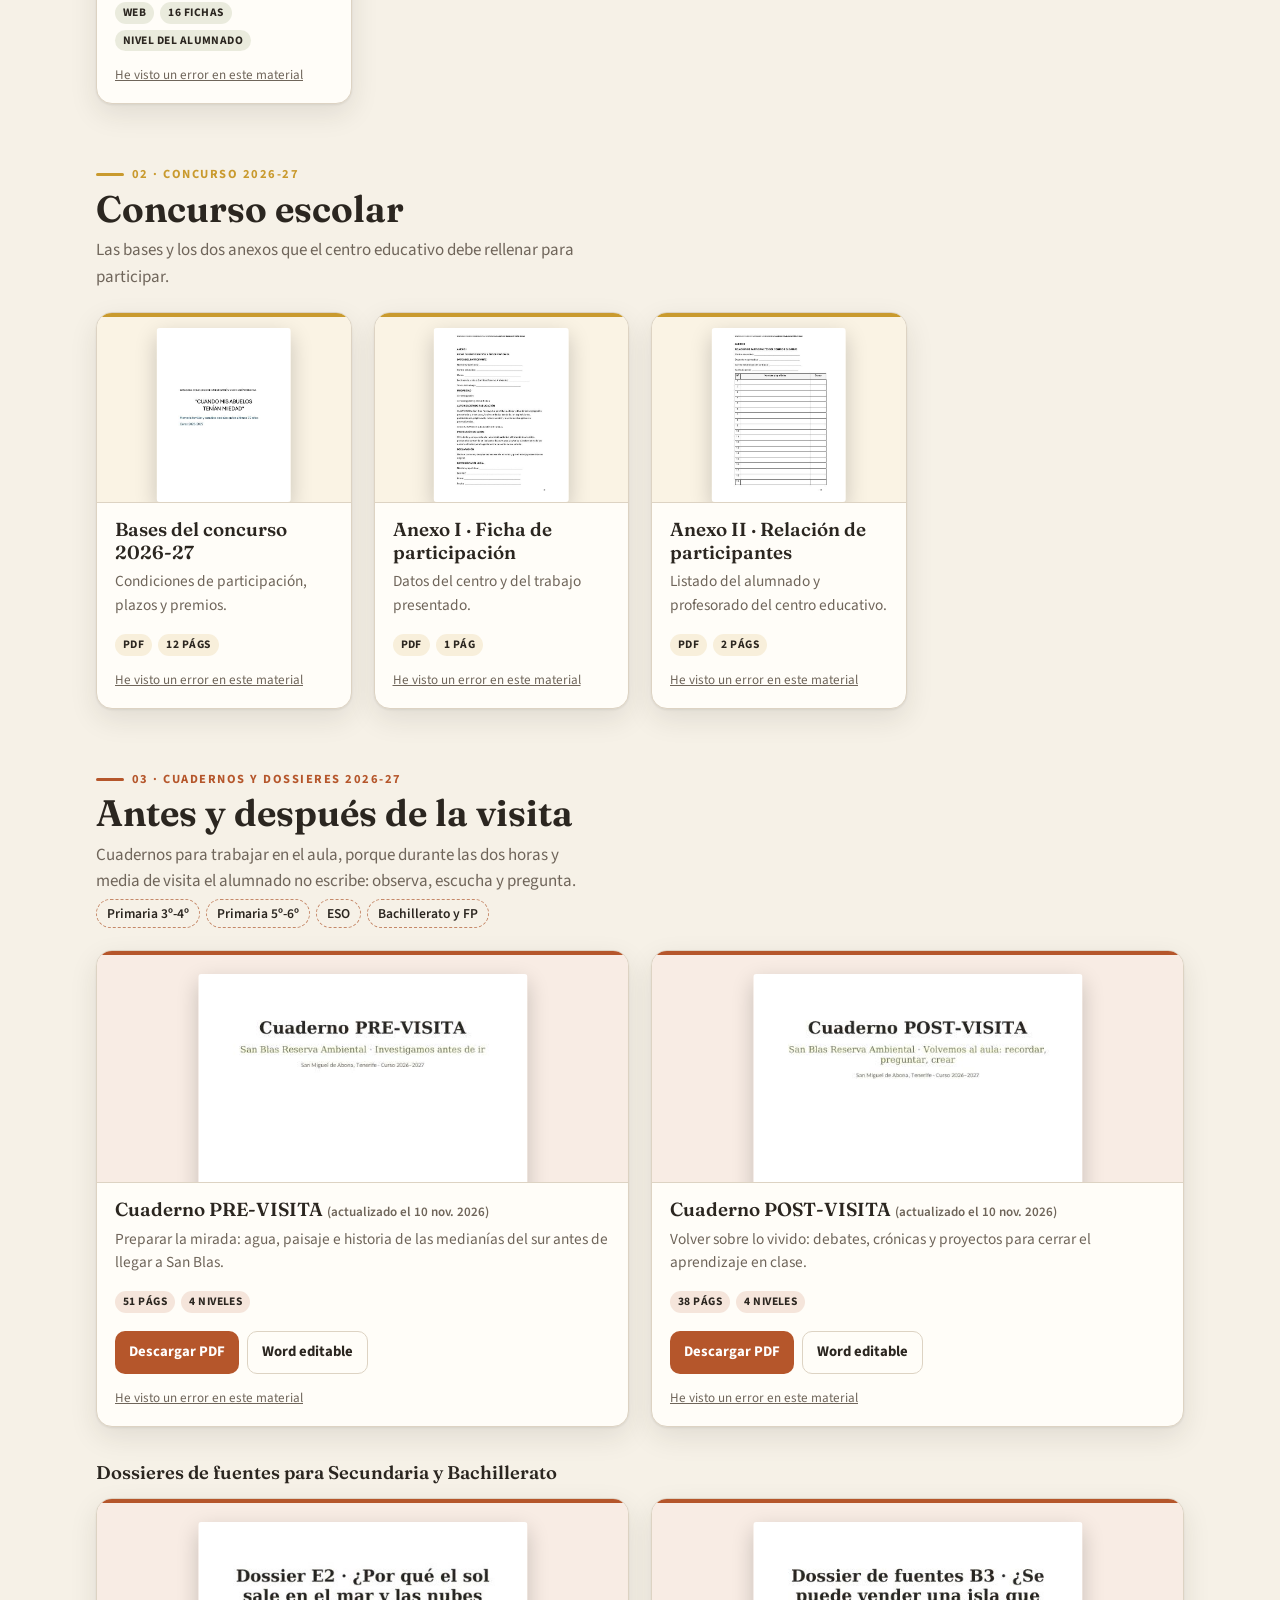
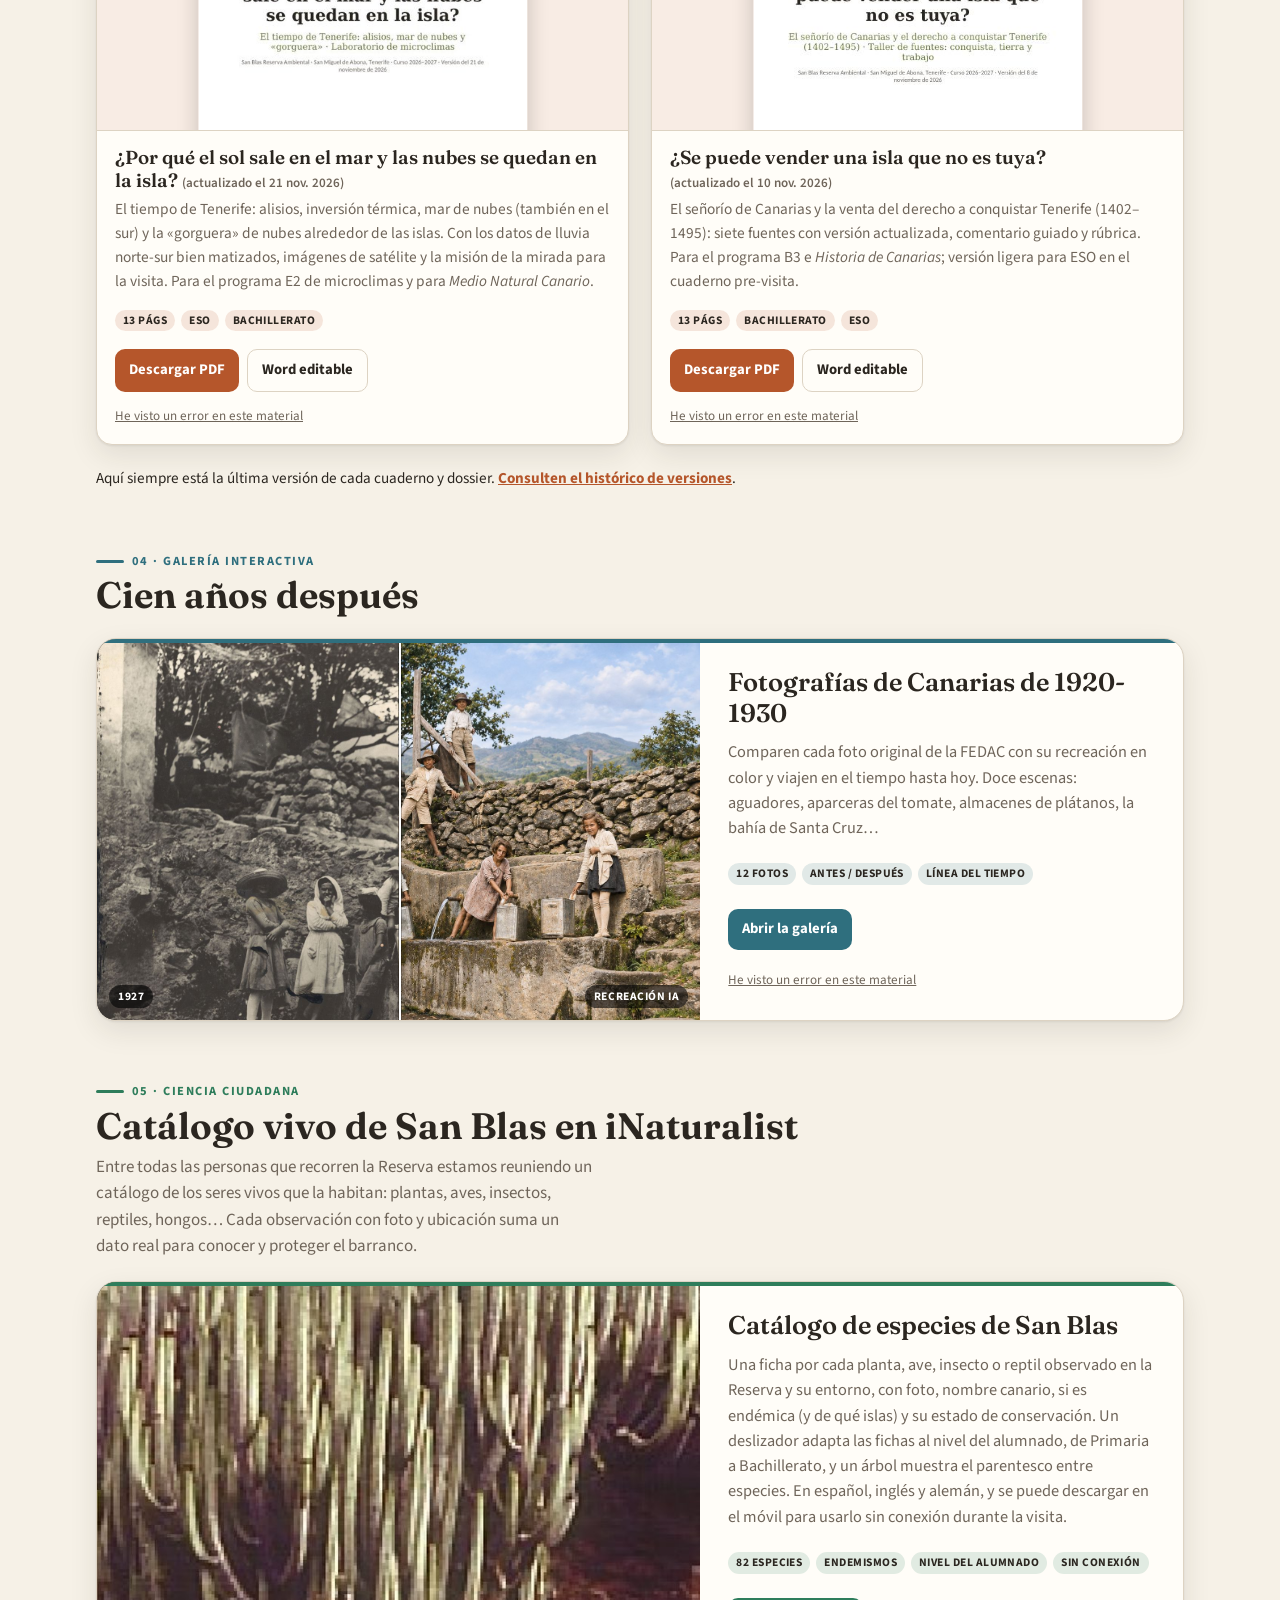
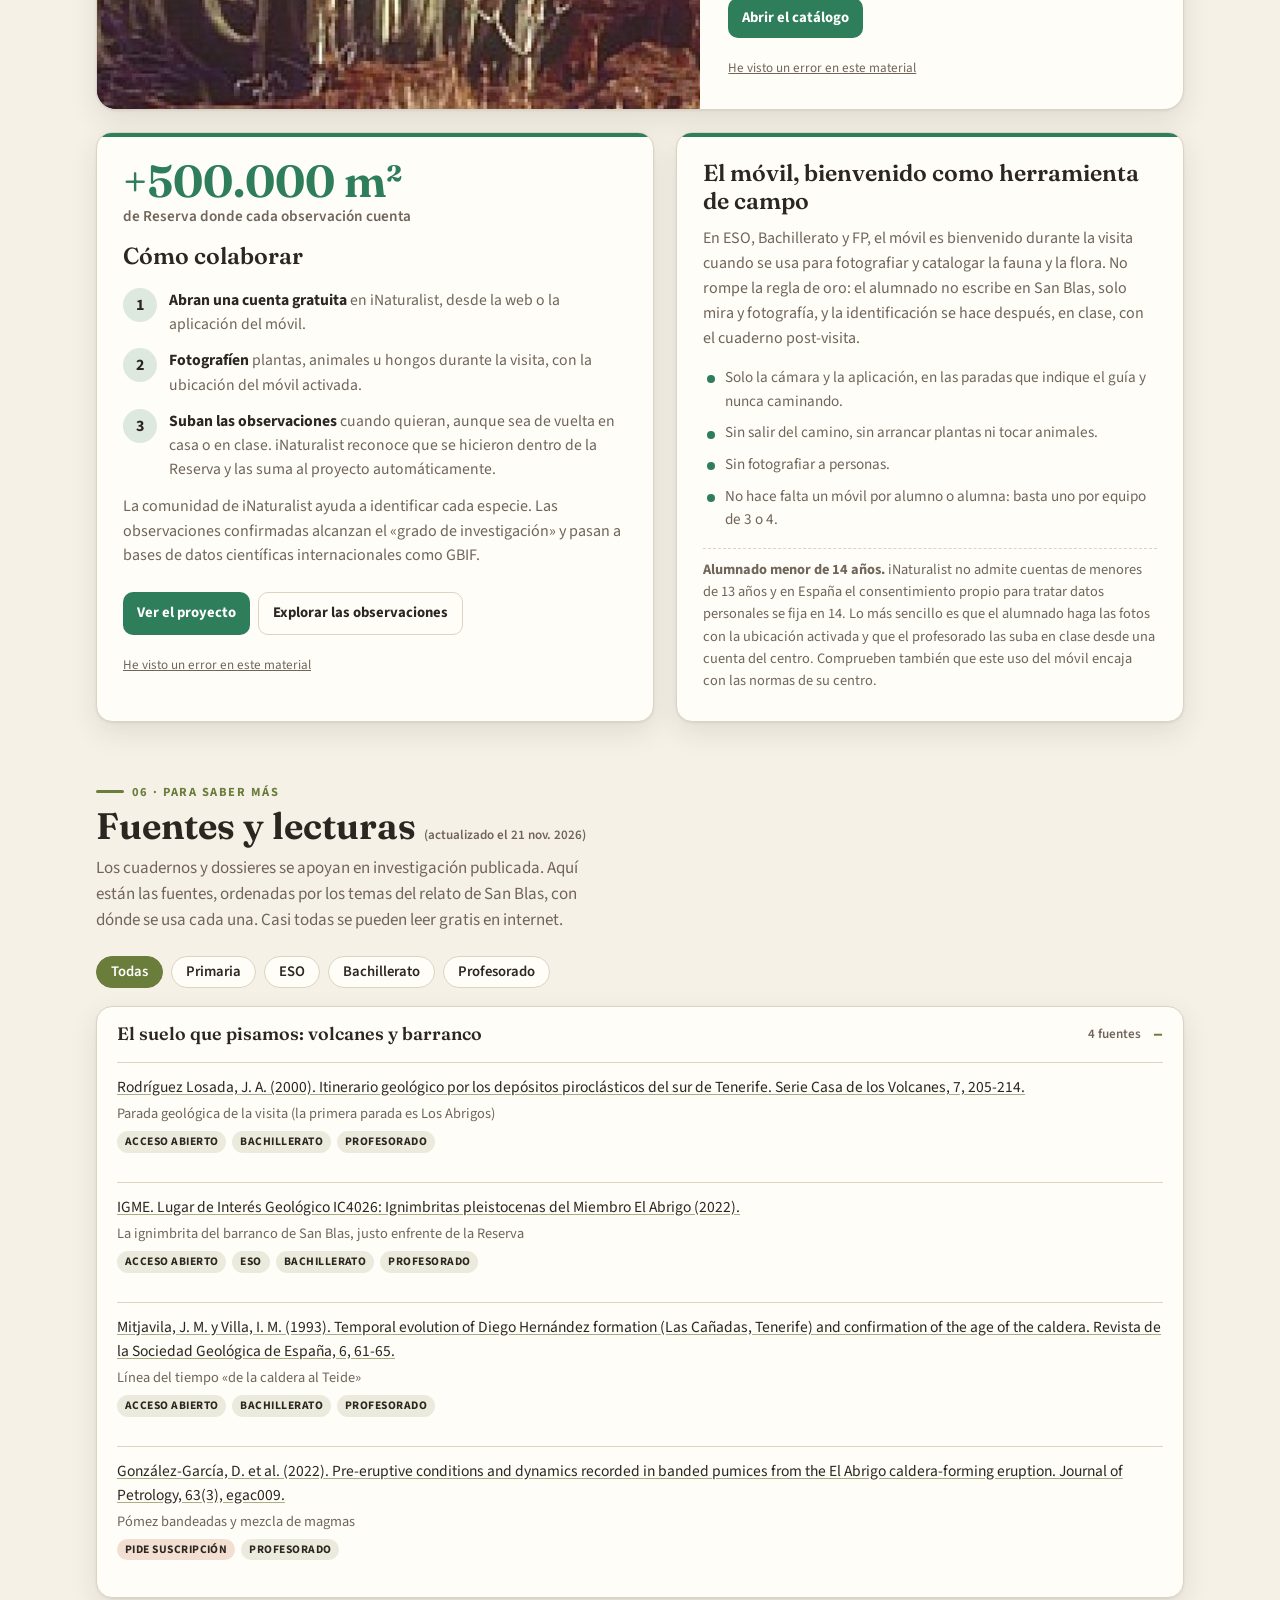
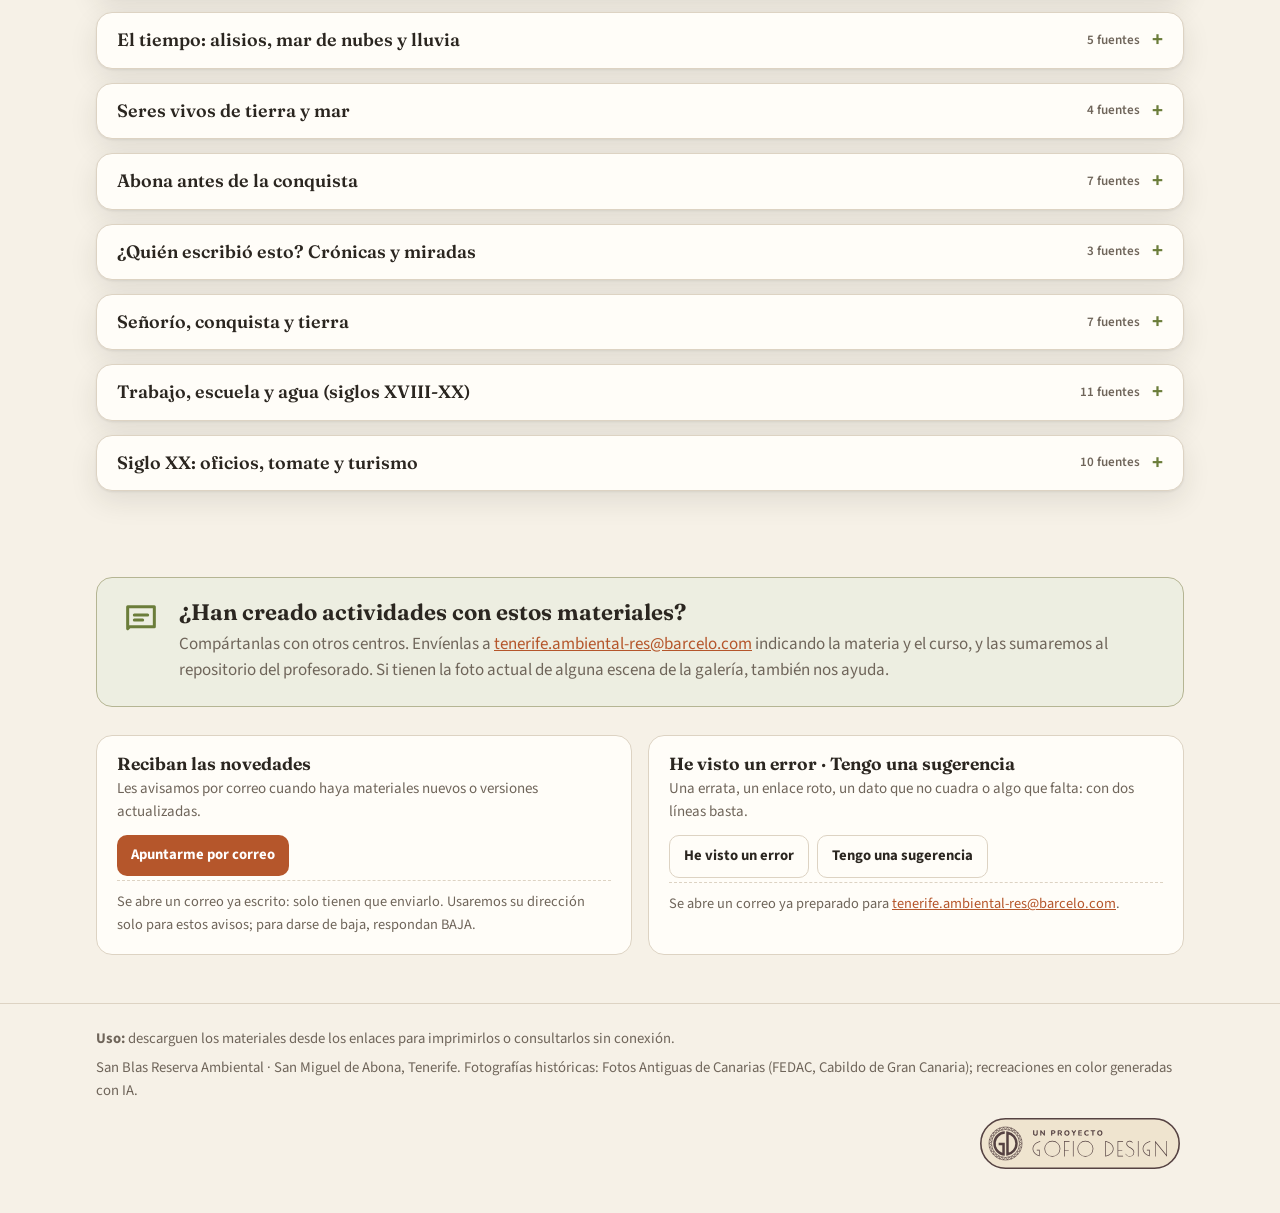
==== commit cba0ea1f: "Guía de geología de la reserva: fichas por nivel, columna del barranco y descarga sin conexión Co-Au" ====
--- a/index.html
+++ b/index.html
@@ -230,7 +230,7 @@
       <div>
         <p class="sec-num">01 · Documentación disponible</p>
         <h2>Guías de campo</h2>
-        <p class="sec-desc">Para reconocer en el sendero las plantas, las aves y los polinizadores de la Reserva, y para orientarse con el mapa.</p>
+        <p class="sec-desc">Para reconocer en el sendero las plantas, las aves, los polinizadores y las rocas de la Reserva, y para orientarse con el mapa.</p>
       </div>
     </div>
     <div class="rejilla">
@@ -264,6 +264,14 @@
           <h3><a href="polinizadores_endemicos_canarias.pdf">Polinizadores endémicos de Canarias</a></h3>
           <p>Abejas, mariposas y otros insectos que solo viven en las islas.</p>
           <p class="meta"><span class="chip">PDF</span><span class="chip">1 pág · 1,4 MB</span></p>
+        </div>
+      </article>
+      <article class="tarjeta">
+        <div class="miniatura"><img src="portada/guia-geologia.jpg" alt="" loading="lazy"></div>
+        <div class="cuerpo">
+          <h3><a href="geologia/">Guía de geología</a></h3>
+          <p>La ignimbrita de El Abrigo, la pómez, el basalto, el barranco y la costa, capa a capa y adaptada a cada nivel del alumnado. Funciona sin conexión.</p>
+          <p class="meta"><span class="chip">Web</span><span class="chip">16 fichas</span><span class="chip">Nivel del alumnado</span></p>
         </div>
       </article>
     </div>
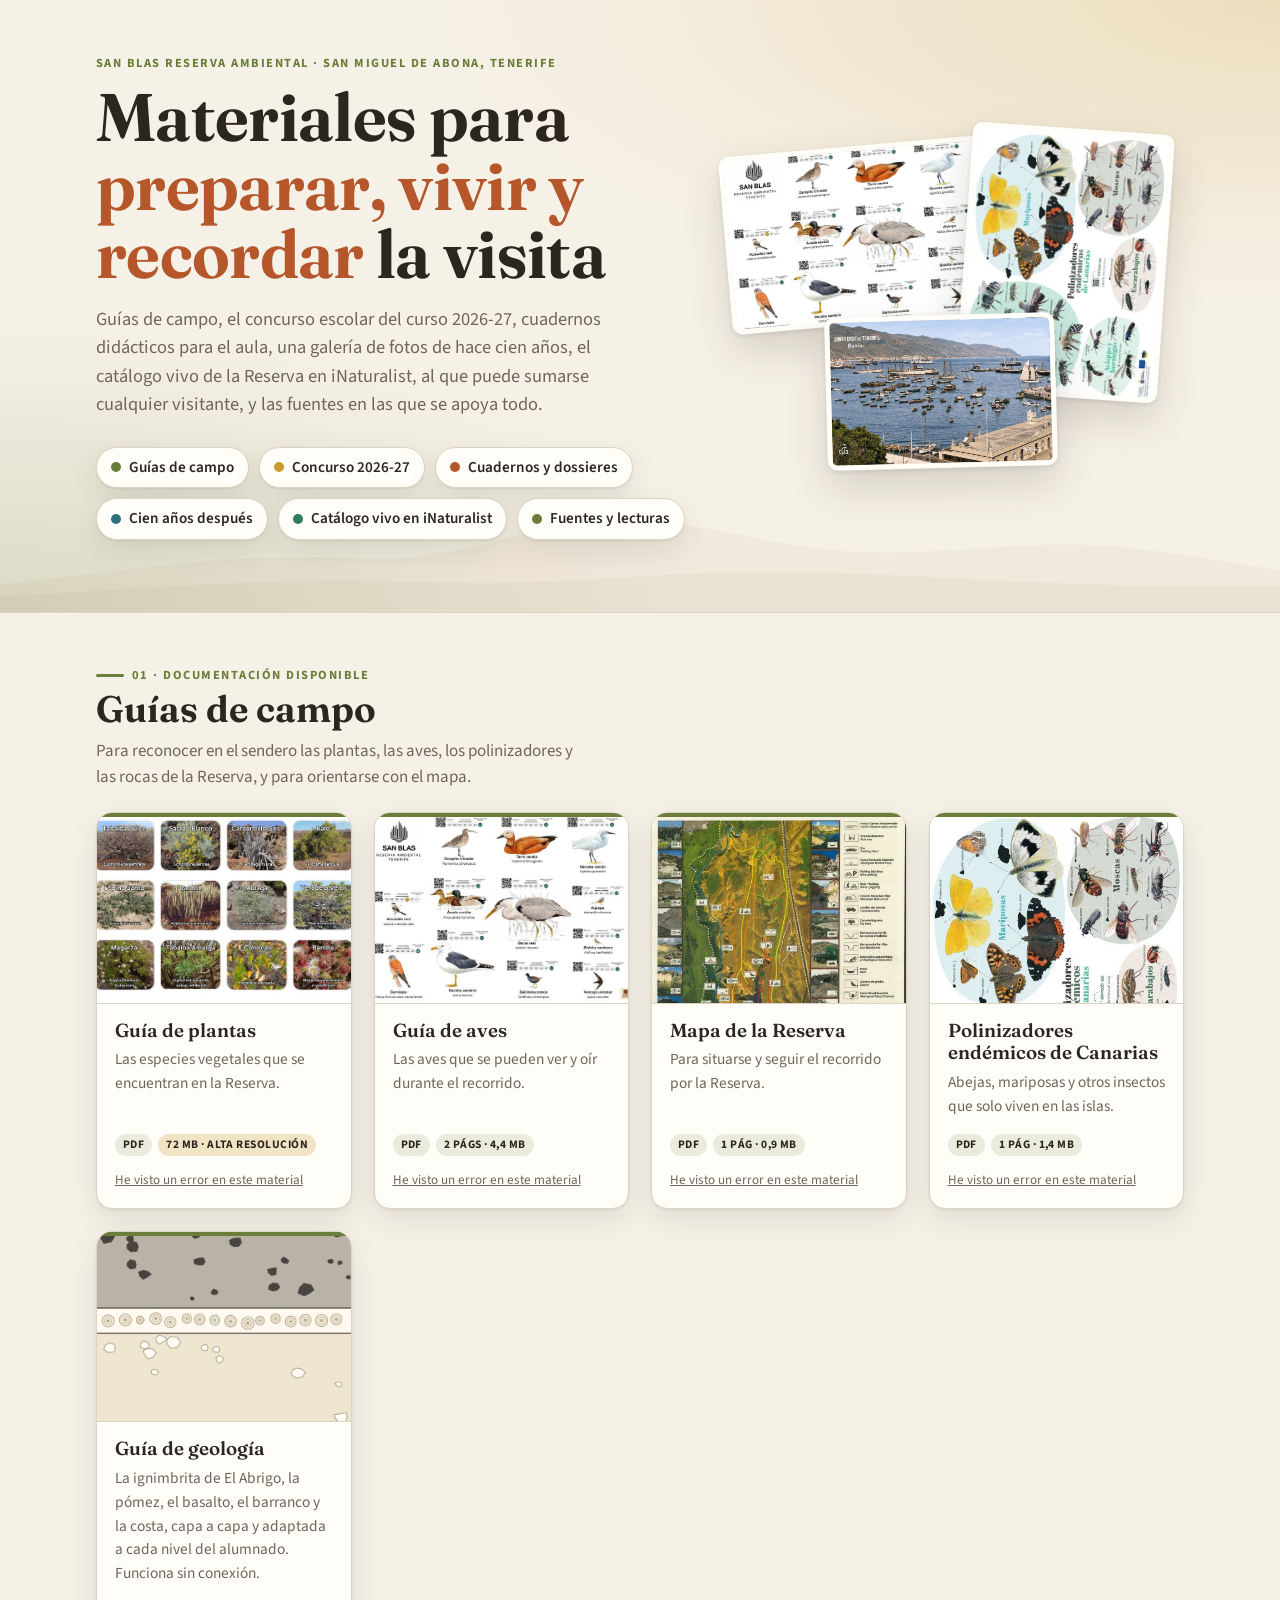
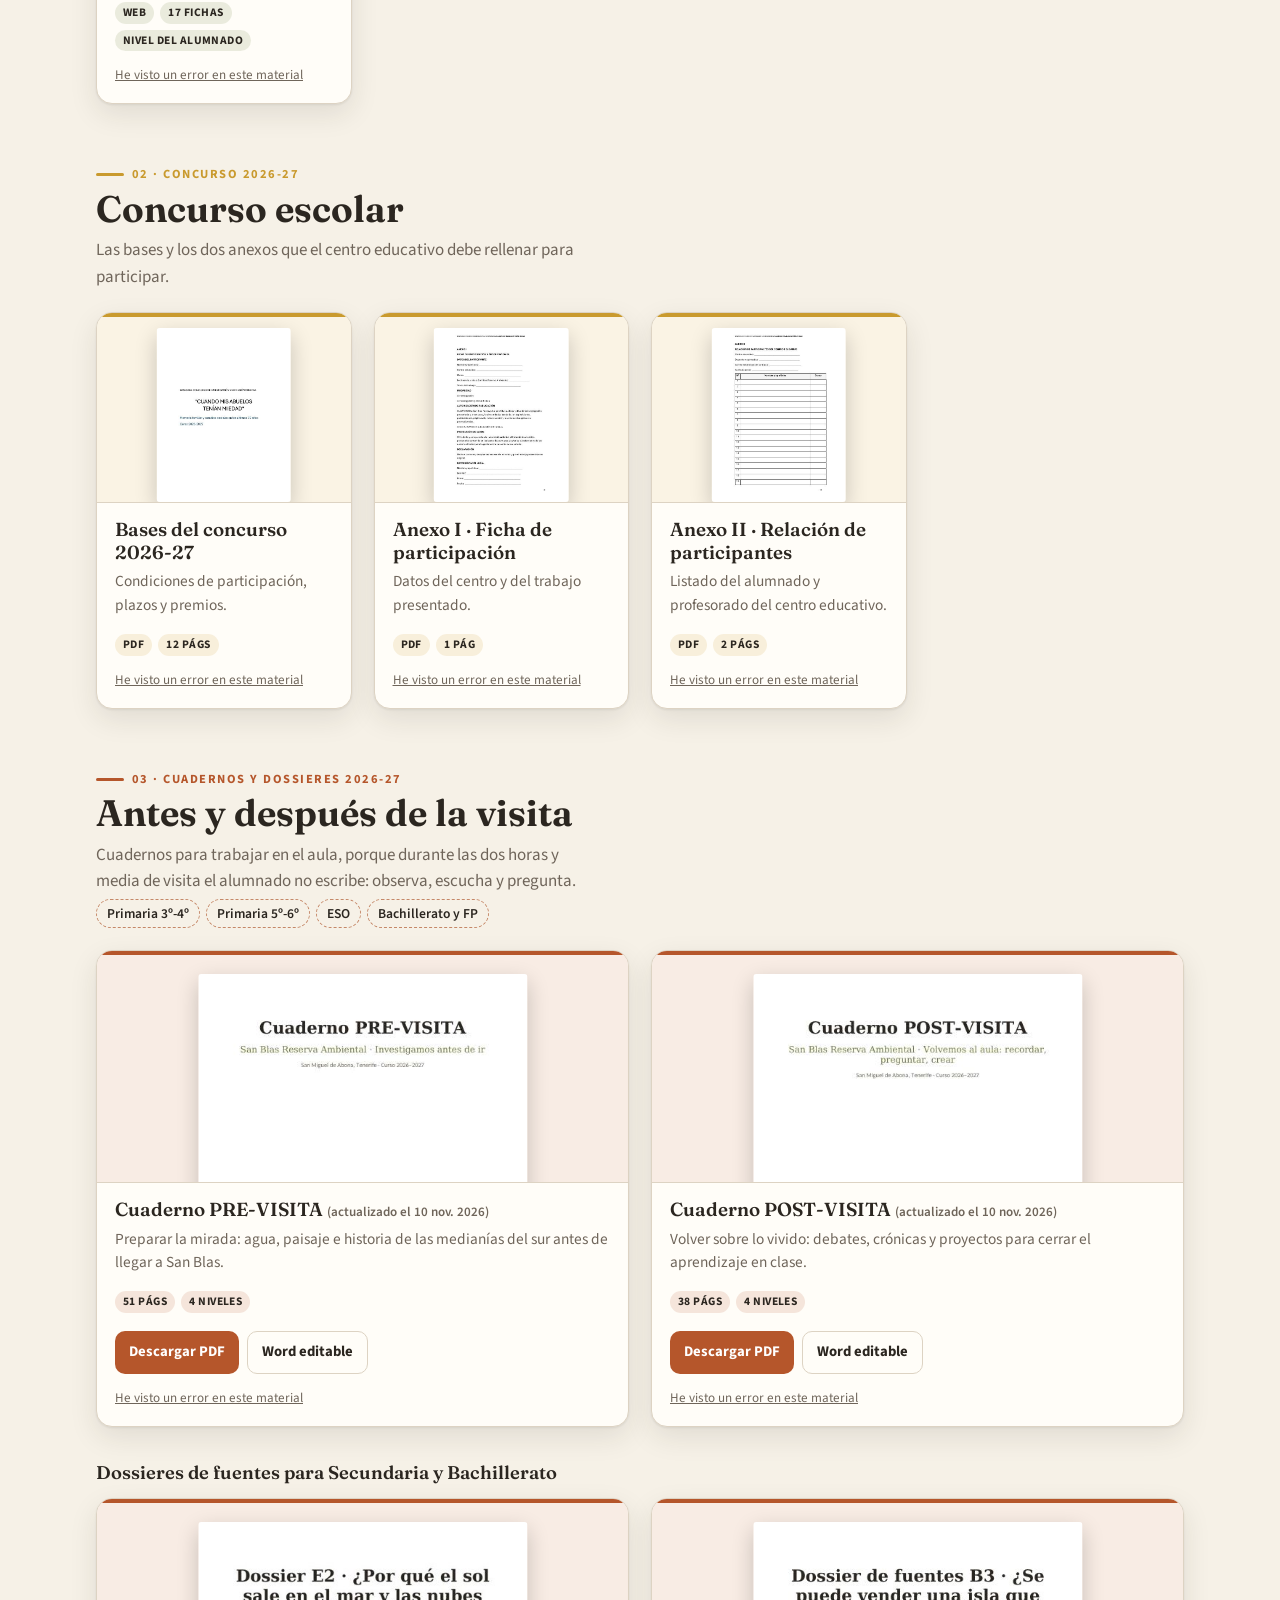
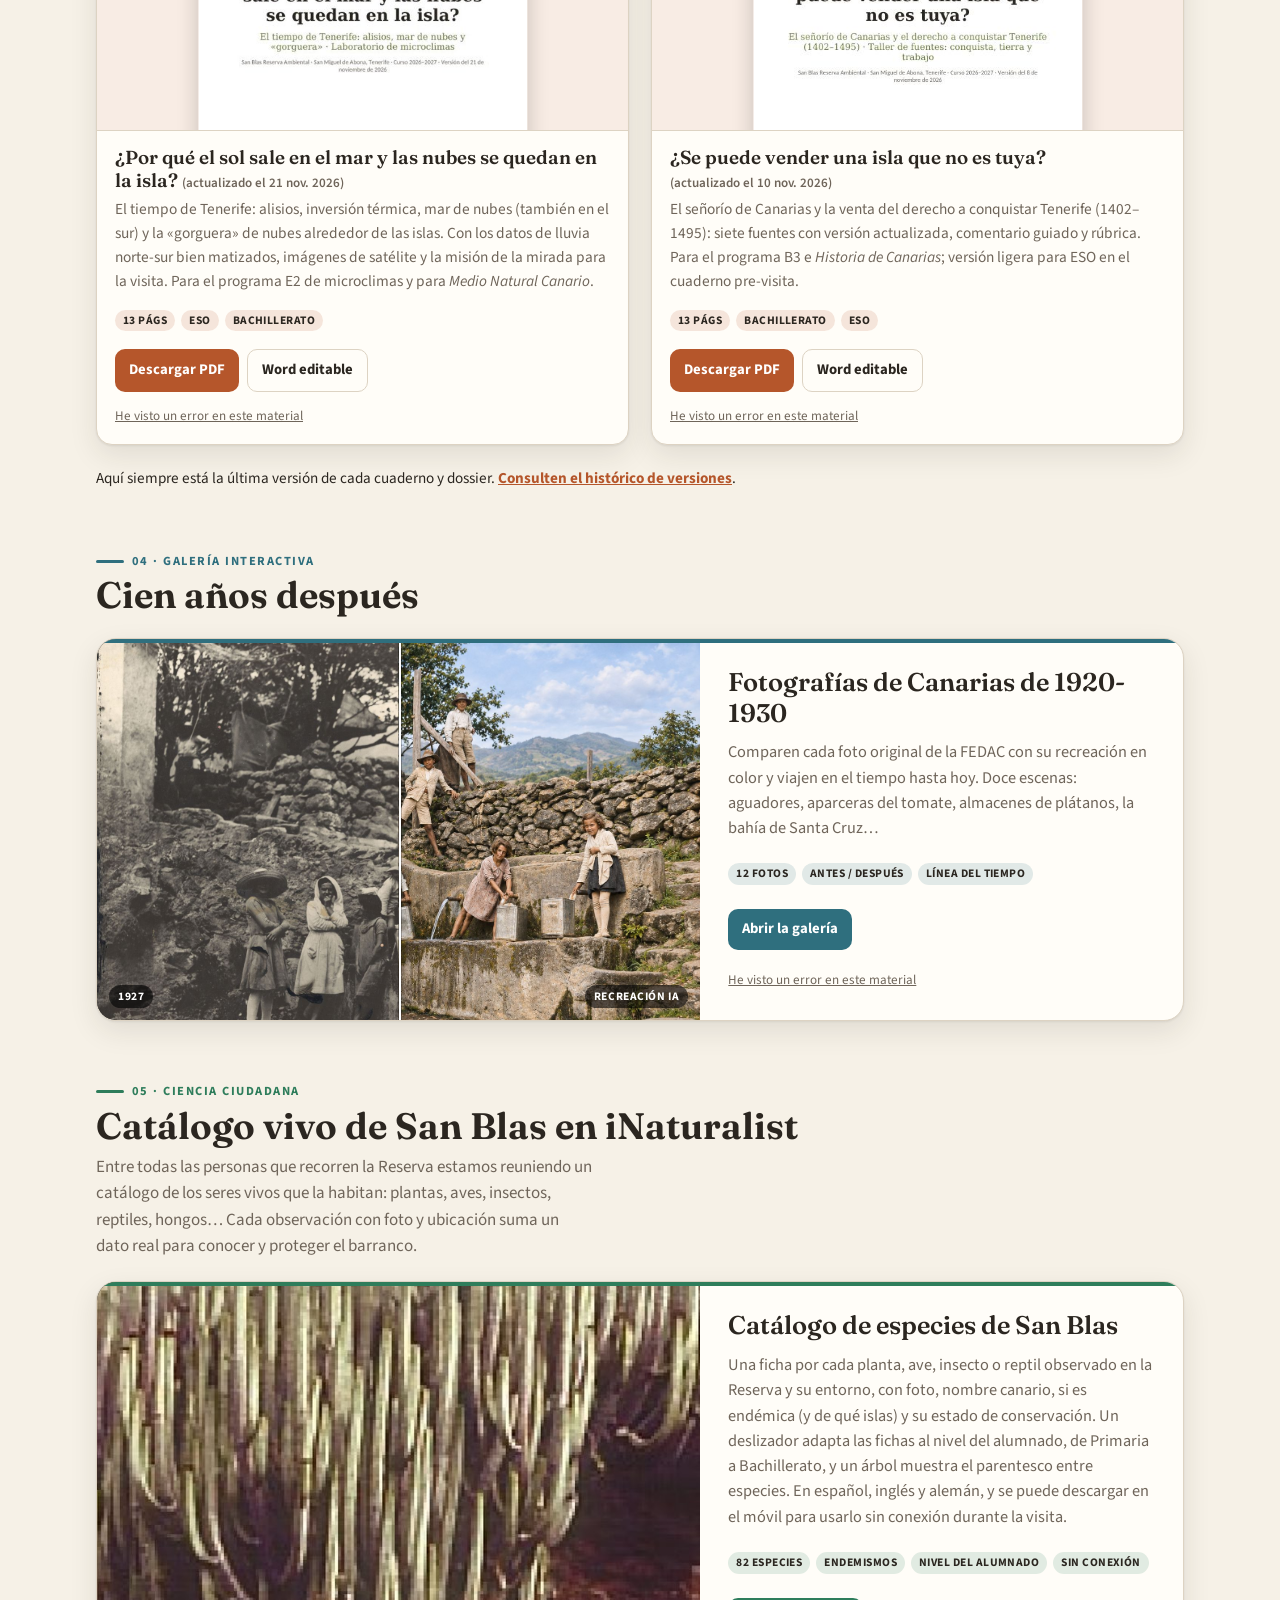
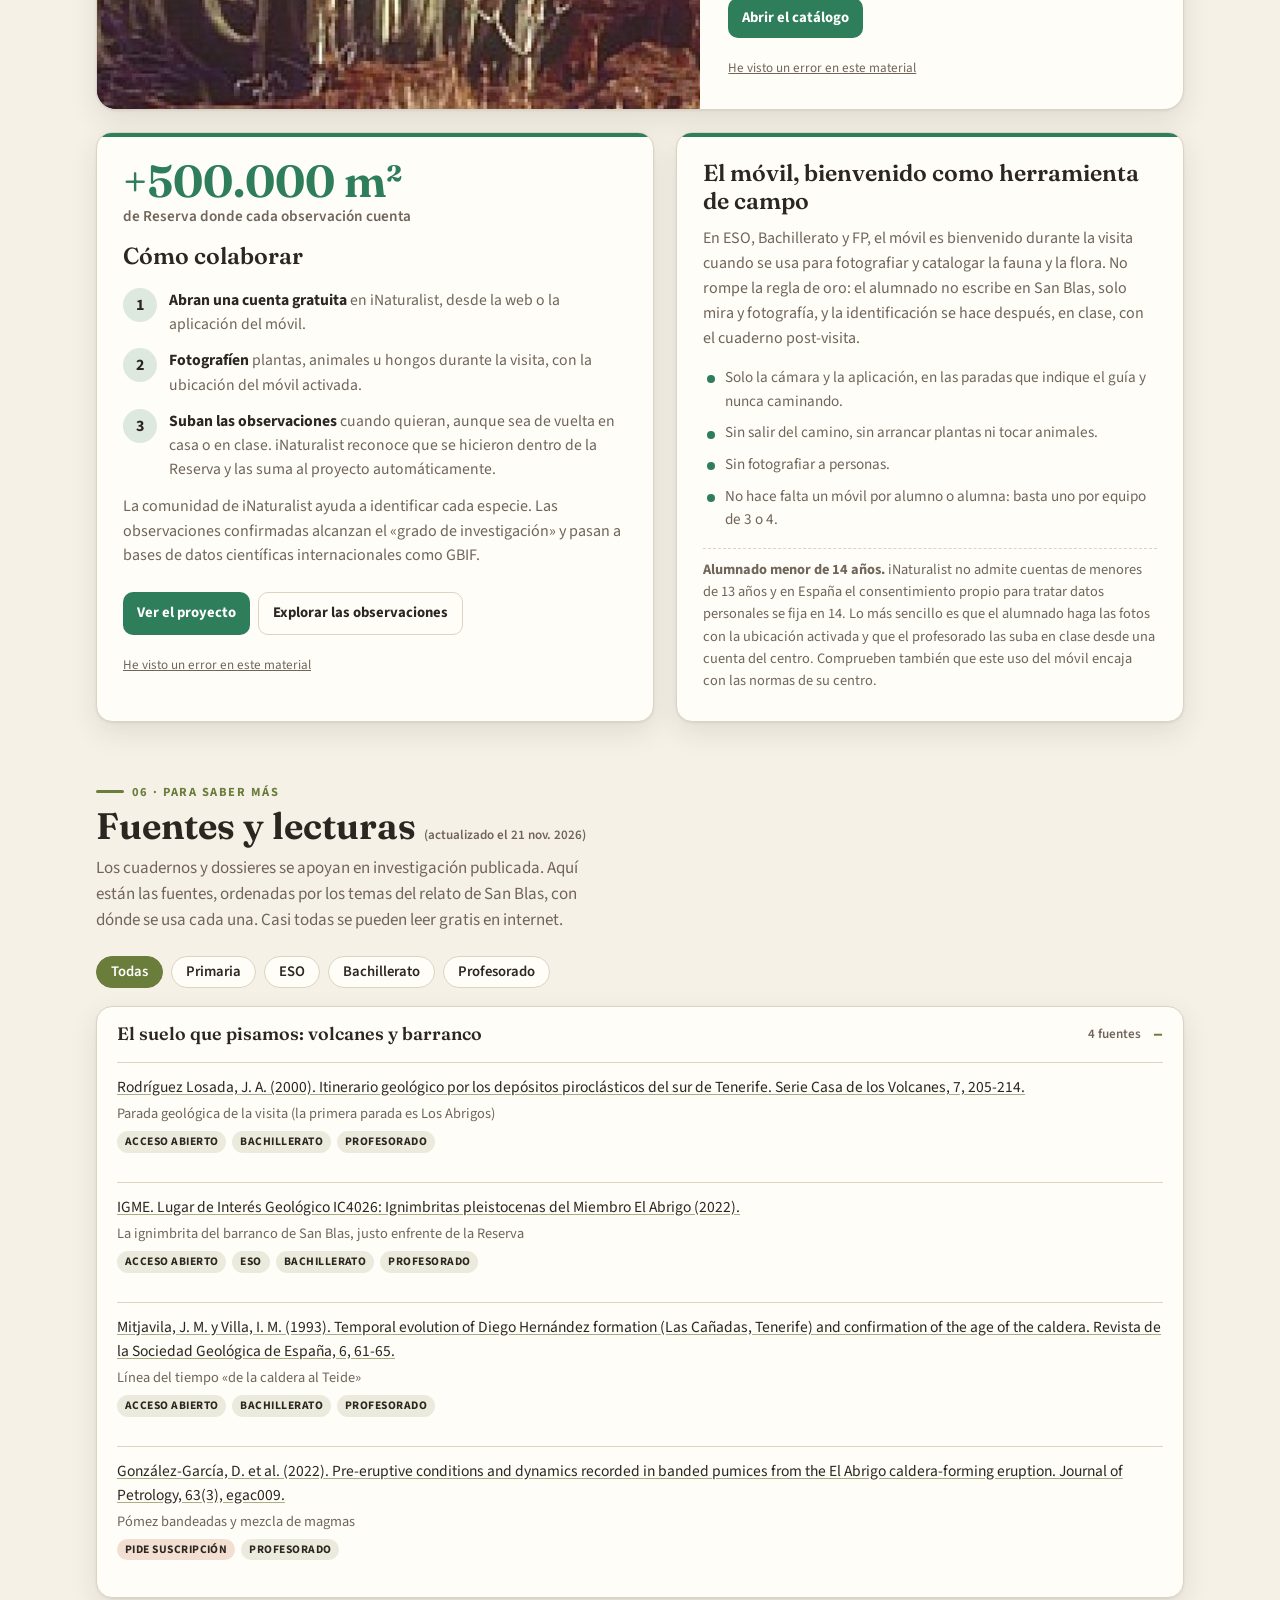
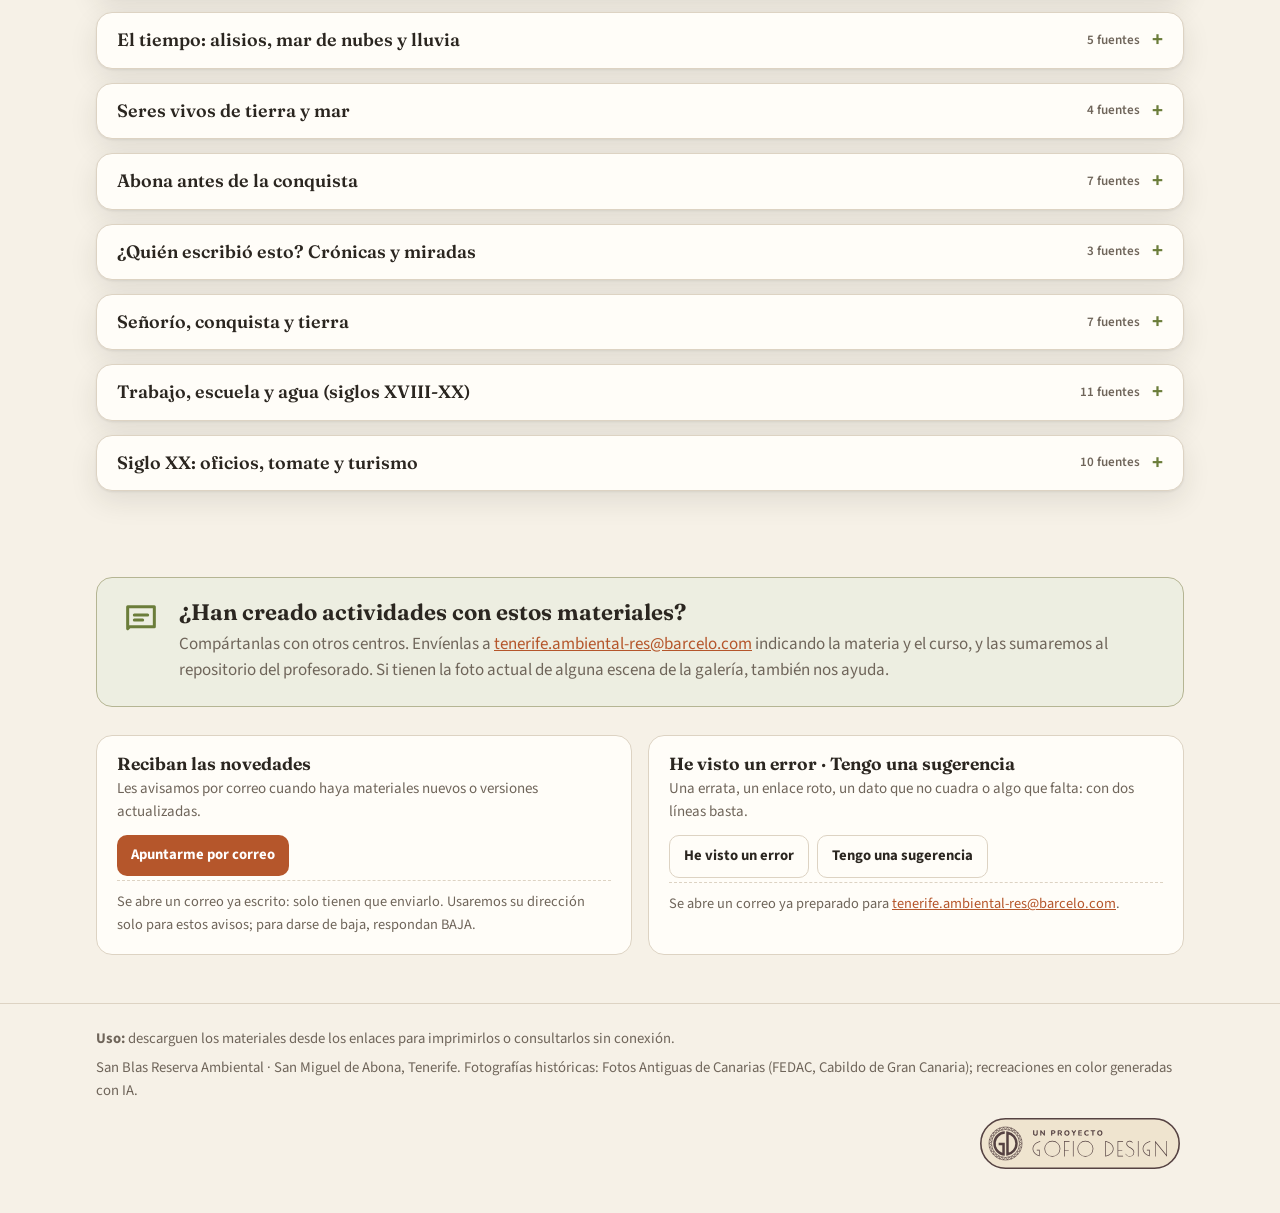
==== commit cd819f48: "Geología: ficha de suelos y bancales y unidades litológicas de GRAFCAN; el deslizador actualiza la f" ====
--- a/index.html
+++ b/index.html
@@ -271,7 +271,7 @@
         <div class="cuerpo">
           <h3><a href="geologia/">Guía de geología</a></h3>
           <p>La ignimbrita de El Abrigo, la pómez, el basalto, el barranco y la costa, capa a capa y adaptada a cada nivel del alumnado. Funciona sin conexión.</p>
-          <p class="meta"><span class="chip">Web</span><span class="chip">16 fichas</span><span class="chip">Nivel del alumnado</span></p>
+          <p class="meta"><span class="chip">Web</span><span class="chip">17 fichas</span><span class="chip">Nivel del alumnado</span></p>
         </div>
       </article>
     </div>
